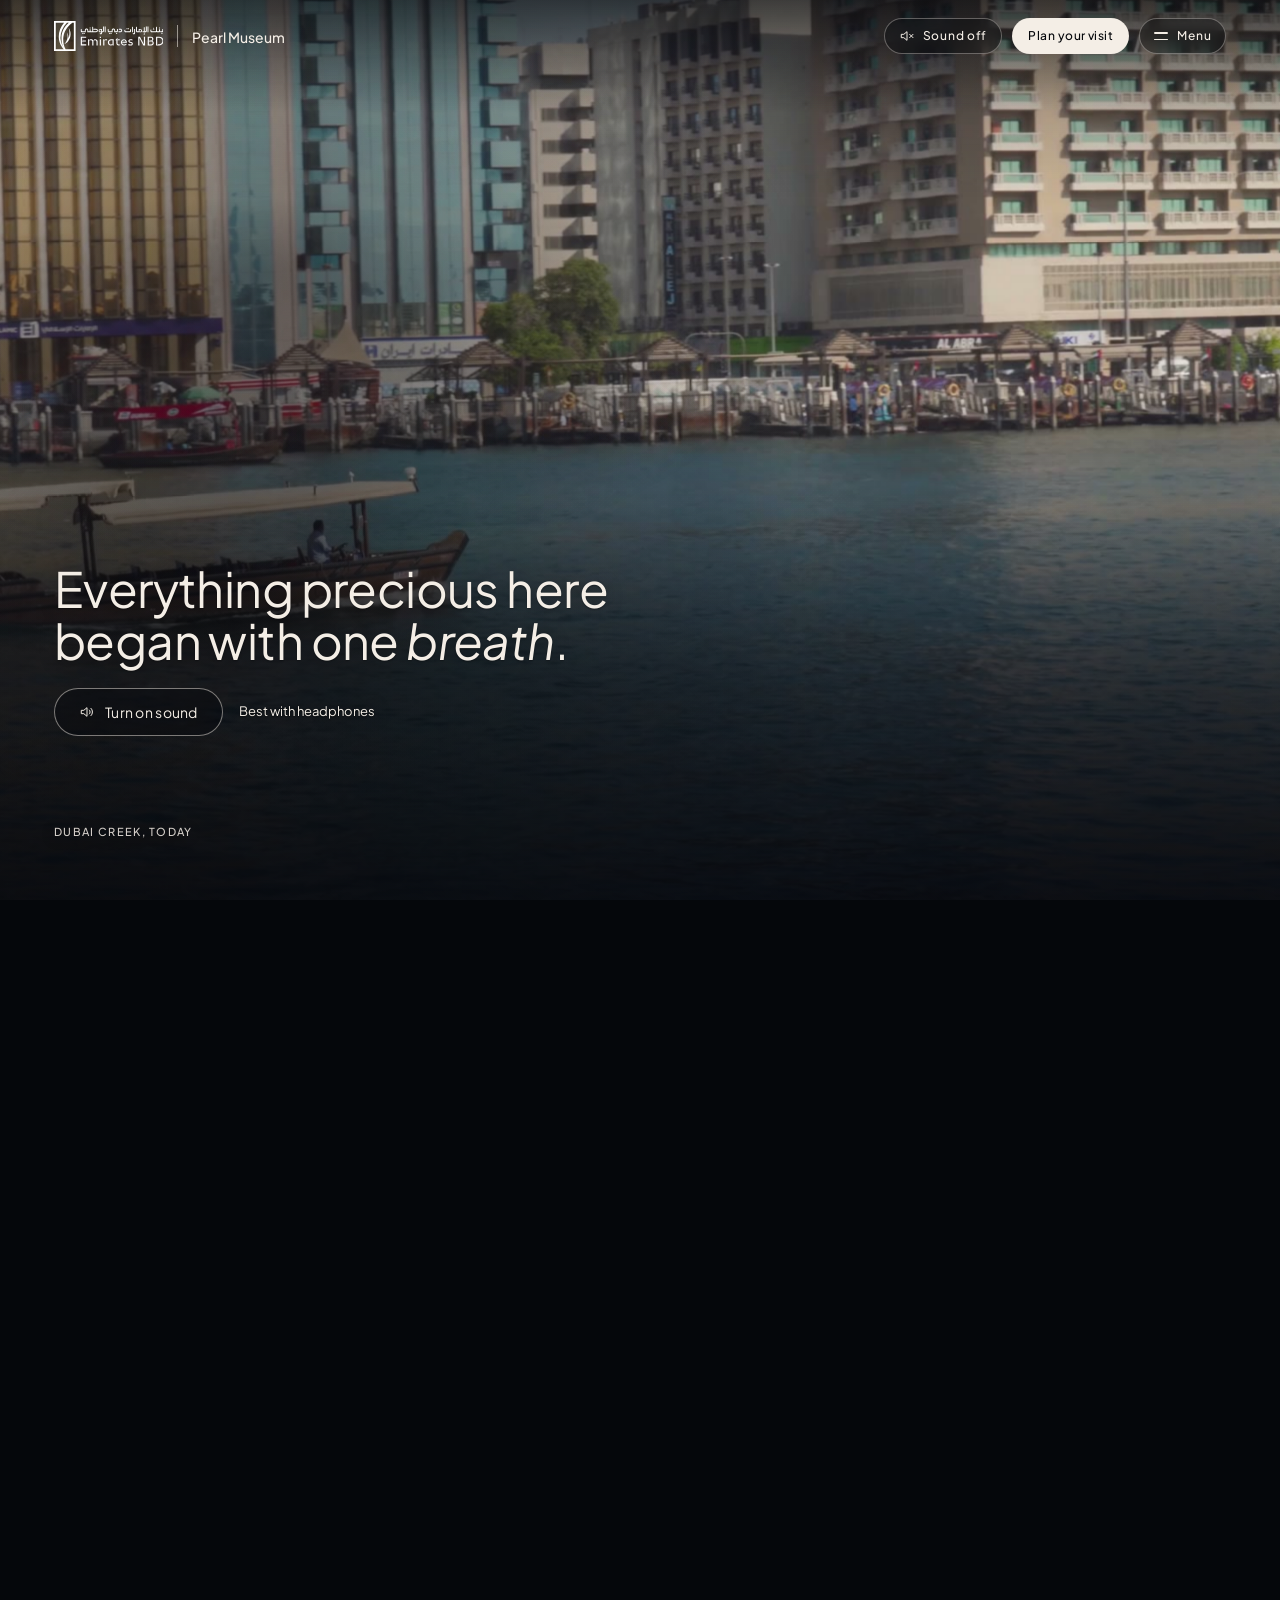
==== index.html @ 39edce3b "Add Pearl Museum static site Unlocked copy of the Pearl Museum preview: 7 pages, shared kit (CSS/JS," ====
<!doctype html>
<!--
  Emirates NBD Pearl Museum, Chapter I: "One Breath". Round 2, photoreal build.
  Governing idea (STORY.md): Everything precious here began with one breath.
  The visitor is the diver. The museum and Sultan Ali Al-Owais are the keepers. The pearl is what the story earns.

  Every scene is a short scroll-scrubbed clip (assets/sN-name.mp4) with its poster first (sN-name-poster.jpg),
  the still as fallback (sN-name.jpg, sN-name-m.jpg on phones), and the dive's own clips
  (s4-ascent, s4-surface, s4-redive). Every layer carries a CSS gradient fallback and shows the expected file name while it is missing.
  Code only does type, layout, scroll choreography, parallax between photo planes, grade shifts, transitions and the hold-to-dive.

  FACT-CHECK:
  - Crew role transliterations (nakhuda, nahham, ghais, saib): confirm house spelling with the museum.
  - "Pearling built the fortunes of most of the Gulf's great merchant dynasties" paraphrases the museum history page line.
  - Sound (assets/audio, AUDIO.md): the deck rhythm is percussion and claps inspired by Gulf sea work songs, generated, not a transcription of a real song; no vocals.
  - The breath meter, the depth gauge and the heartbeat are experiential, not historical claims. No dive depths, breath times or counts are stated.
  - "Every voyage answered to him." is an interpretive line about the captain's role, not from the facts list.
  - The 1949 view of the Creek (s1-arrival-1949) is a reimagined reconstruction, captioned as such.
  - Quiet doors link to the new pages: Meet the crew (history.html#crew), Read a pearl like a merchant (collection.html), Who was Sultan Ali Al-Owais? (about.html), Chapter II: Follow your pearl (merchants.html).
  MARKETING COPY PASS (2026-10-27, see marketing/copy-changes.md):
  - The search title now leads with "Emirates NBD Pearl Museum, Dubai Creek" (how travellers search) and keeps "One Breath" second.
  - The share text says "come and see the real collection on Dubai Creek": it rests on the museum's own statement that the collection
    is "now on display at the Emirates NBD Pearl Museum". The images on the site are reconstructions; the collection itself is real.
  - Footer "By appointment.": third-party sources only (see visit.html FACT-CHECK 14). Kept, not restated anywhere new.
  - "From dhows to divers. A story that began in 1963." is the museum's own line and stays verbatim. Brand team to confirm it should
    close a 7,000-year story, since a heritage reader may take it as the bank claiming the start of the pearling story.
-->
<html lang="en" dir="ltr">
<head>
<meta charset="utf-8">
<meta name="viewport" content="width=device-width, initial-scale=1, viewport-fit=cover">
<title>Emirates NBD Pearl Museum, Dubai Creek | One Breath</title>
<meta name="description" content="The natural Gulf pearls of Sultan Ali Al-Owais, kept on Dubai Creek, and the divers who found them. Dive with a pearling crew in Chapter I, then plan your visit.">
<link rel="canonical" href="index.html">
<meta property="og:type" content="website">
<meta property="og:site_name" content="Emirates NBD Pearl Museum">
<meta property="og:title" content="One Breath | Emirates NBD Pearl Museum, Dubai">
<meta property="og:description" content="Everything precious here began with one breath. Take one with a 1949 pearling crew, dive for a Gulf pearl, then come and see the real collection on Dubai Creek.">
<meta property="og:image" content="assets/og/index.jpg">
<meta property="og:image:width" content="1200">
<meta property="og:image:height" content="630">
<meta name="twitter:card" content="summary_large_image">
<meta name="twitter:title" content="One Breath | Emirates NBD Pearl Museum, Dubai">
<meta name="twitter:description" content="Everything precious here began with one breath. Take one with a 1949 pearling crew, dive for a Gulf pearl, then come and see the real collection on Dubai Creek.">
<meta name="twitter:image" content="assets/og/index.jpg">
<link rel="icon" type="image/png" sizes="32x32" href="assets/og/favicon-32.png">
<link rel="apple-touch-icon" sizes="180x180" href="assets/og/apple-touch-icon.png">
<meta name="theme-color" content="#05070b">
<link rel="icon" href="data:image/svg+xml,%3Csvg xmlns='http://www.w3.org/2000/svg' viewBox='0 0 32 32'%3E%3Cdefs%3E%3CradialGradient id='g' cx='.36' cy='.32' r='.75'%3E%3Cstop offset='0' stop-color='%23fffdf8'/%3E%3Cstop offset='.5' stop-color='%23e6dad0'/%3E%3Cstop offset='1' stop-color='%238f8590'/%3E%3C/radialGradient%3E%3C/defs%3E%3Ccircle cx='16' cy='16' r='12' fill='url(%23g)'/%3E%3C/svg%3E">
<link rel="preconnect" href="https://fonts.googleapis.com">
<link rel="preconnect" href="https://fonts.gstatic.com" crossorigin>
<link href="https://fonts.googleapis.com/css2?family=Plus+Jakarta+Sans:ital,wght@0,400;0,500;0,600;0,700;0,800;1,400;1,500&display=swap" rel="stylesheet">
<link rel="preload" as="image" href="assets/s1-arrival.jpg" media="(min-width:720px)" fetchpriority="high">
<link rel="preload" as="image" href="assets/s1-arrival-m.jpg" media="(max-width:719.98px)" fetchpriority="high">
<script>
  (function(){
    var q = new URLSearchParams(location.search);
    var rm = q.get('rm') === '1' || (window.matchMedia && matchMedia('(prefers-reduced-motion: reduce)').matches);
    document.documentElement.className = 'js ' + (rm ? 'rm' : 'fx');
    // missing assets: the phone file falls back to the desktop one, the poster to the still, then the gradient placeholder shows
    document.addEventListener('error', function(e){
      var t = e.target;
      // the self-hosted GSAP failed: fall back to the cdnjs copy (was an inline onerror on the script tag)
      if (t && t.tagName === 'SCRIPT' && /kit\/vendor\/gsap/.test(t.src) && !window.__gsapFb) { window.__gsapFb = 1; var g = document.createElement('script'); g.src = 'https://cdnjs.cloudflare.com/ajax/libs/gsap/3.12.5/gsap.min.js'; document.head.appendChild(g); return; }
      if (!t || t.tagName !== 'IMG') return;
      var pic = t.parentNode;
      if (pic && pic.tagName === 'PICTURE' && !t.dataset.fbm) {
        var s = pic.querySelector('source');
        if (s && /-m[.-]/.test(t.currentSrc || '')) {
          if (s.dataset.next) { var n = s.dataset.next.split('|'); s.srcset = n.shift(); if (n.length) s.dataset.next = n.join('|'); else delete s.dataset.next; return; }
          t.dataset.fbm = '1'; s.parentNode.removeChild(s); return;
        }
      }
      if (t.dataset.standin && !t.dataset.sti) { t.dataset.sti = '1'; if (pic && pic.querySelector('source')) pic.querySelector('source').srcset = 'assets/s1-arrival-m.jpg'; t.src = 'assets/s1-arrival.jpg'; t.classList.add('is-standin'); var fr = t.closest('.frame'); if (fr) fr.classList.add('is-ph'); return; }
      if (t.dataset.alt) { var a = t.dataset.alt.split('|'); t.src = a.shift(); if (a.length) t.dataset.alt = a.join('|'); else delete t.dataset.alt; return; }
      t.classList.add('is-missing');
      var f = t.closest('.frame');
      if (f && t.dataset.role === 'bg') f.classList.add('is-ph');
      var sp = t.closest('.st-plane'); if (sp) sp.classList.add('is-ph');
    }, true);
  })();
</script>
<style>
/* ================= FOUNDATION - tokens ================= */
:root{
  --ink:#05070b;
  --pearl:#f4eee6;
  --pearl-2:rgba(244,238,230,.92);  /* secondary copy over photos, AA with the scrims */
  --pearl-3:rgba(244,238,230,.86);  /* small meta, still AA over the scrims */
  --line:rgba(244,238,230,.3);
  --rose:#efcdbf;
  --umber:#1d1813;
  --umber-2:#4a3f35;
  --rose-ink:#8e4f3e;
  --gut:clamp(16px,4.2vw,64px);
  --top-safe:max(96px,13vh);        /* copy always clears the fixed header */
  --f-display:'Plus Jakarta Sans',system-ui,-apple-system,sans-serif;
  --f-ui:'Plus Jakarta Sans',system-ui,-apple-system,sans-serif;
  --shadow-t:0 1px 2px rgba(0,0,0,.35),0 2px 18px rgba(0,0,0,.32);
  color-scheme:dark;
}
*,*::before,*::after{box-sizing:border-box}
html{background:var(--ink)}
body{margin:0;background:var(--ink);color:var(--pearl);font-family:var(--f-ui);-webkit-font-smoothing:antialiased;-moz-osx-font-smoothing:grayscale;overflow-x:clip}
img{display:block;max-width:100%}
button{font:inherit;color:inherit}
a{color:inherit}
p,h1,h2,h3,blockquote,figure,ul,ol{margin:0}
em{font-style:italic}
.sr-only{position:absolute!important;width:1px;height:1px;padding:0;margin:-1px;overflow:hidden;clip:rect(0 0 0 0);white-space:nowrap;border:0}
:focus{outline:none}
:focus-visible{outline:2px solid var(--rose);outline-offset:4px;border-radius:999px}
.skip{position:fixed;left:var(--gut);top:12px;z-index:80;background:var(--pearl);color:var(--ink);padding:10px 16px;border-radius:999px;font:500 13px/1 var(--f-ui);transform:translateY(-200%);text-decoration:none}
.skip:focus-visible{transform:none}

/* ================= SHELL ================= */
.top{position:fixed;top:0;left:0;right:0;z-index:60;display:flex;align-items:center;justify-content:space-between;gap:12px;padding:18px var(--gut);pointer-events:none;color:var(--pearl);transition:color .5s}
.top::before{content:"";position:absolute;inset:0 0 -40px 0;z-index:-1;background:linear-gradient(180deg,rgba(4,6,10,.6),rgba(4,6,10,.26) 55%,transparent);pointer-events:none;transition:opacity .5s}
.top > *{pointer-events:auto}
.mark{display:flex;align-items:center;gap:14px;min-width:0;text-decoration:none;color:inherit;white-space:nowrap}
/* lock-up: the official Emirates NBD logo (white on dark scenes, the DS navy on light), a hairline, "Pearl Museum" */
.mark__logo{display:block;flex:none;width:auto;height:30px;aspect-ratio:190/52}
.mark__logo--c{display:none}
.mark__div{flex:none;width:1px;height:22px;background:currentColor;opacity:.55}
.mark__t{font:500 14px/1 var(--f-ui);letter-spacing:-.005em;padding-top:1px}
.theme-light .mark__logo--w{display:none}
.theme-light .mark__logo--c{display:block}
.mark i{width:7px;height:7px;border-radius:50%;background:radial-gradient(circle at 35% 30%,#fff,#e8d9cf 45%,#8f8590);flex:none}
.tgl{display:inline-flex;align-items:center;gap:8px;height:36px;padding:0 14px;border-radius:999px;border:1px solid rgba(244,238,230,.34);background:rgba(5,7,11,.36);backdrop-filter:blur(8px);-webkit-backdrop-filter:blur(8px);font:500 12px/1 var(--f-ui);letter-spacing:.06em;color:inherit;cursor:pointer;flex:none;transition:border-color .3s,background .5s}
.tgl:hover{border-color:rgba(244,238,230,.7)}
.tgl svg{width:16px;height:16px;flex:none}
.tgl[aria-pressed="true"]{border-color:rgba(239,205,191,.75)}
.tgl .w{opacity:0;transition:opacity .3s}
.tgl[aria-pressed="true"] .w{opacity:1}
.tgl .x{transition:opacity .3s}
.tgl[aria-pressed="true"] .x{opacity:0}
.theme-light .top{color:#072447}
.theme-light .top::before{opacity:0}
.theme-light .tgl{background:rgba(241,235,227,.5);border-color:rgba(29,24,19,.3)}

/* depth gauge: ours, only while you are under */
.gauge{position:fixed;right:clamp(10px,2vw,28px);top:50%;z-index:40;height:min(42vh,340px);margin-top:calc(min(42vh,340px) / -2);width:44px;pointer-events:none;opacity:0;transition:opacity .6s}
.gauge.is-on{opacity:1}
.gauge__line{position:absolute;right:6px;top:18px;bottom:18px;width:1px;background:linear-gradient(180deg,rgba(244,238,230,.55),rgba(244,238,230,.12))}
.gauge__dot{position:absolute;right:2px;top:18px;width:9px;height:9px;margin-top:-4.5px;border-radius:50%;background:var(--pearl);box-shadow:0 0 0 3px rgba(244,238,230,.16);will-change:transform}
.gauge__t,.gauge__b{position:absolute;right:0;font:500 9px/1 var(--f-ui);letter-spacing:.14em;text-transform:uppercase;color:var(--pearl-3);text-shadow:var(--shadow-t)}
.gauge__t{top:0}.gauge__b{bottom:0}

/* ================= TYPE ================= */
.line{font:400 clamp(25px,min(3vw,5.1vh),49px)/1.1 var(--f-display);letter-spacing:-.01em;color:var(--pearl);text-wrap:balance;text-shadow:var(--shadow-t)}
.line em{font-style:italic;font-weight:400}
.line--xl{font-size:clamp(37px,min(5.5vw,9.8vh),90px);line-height:1.03;letter-spacing:-.016em}
.line--air{font-style:italic;font-size:clamp(66px,min(10.6vw,18.5vh),168px);line-height:.98;letter-spacing:-.022em}
h1.line{font-size:clamp(30px,min(3.8vw,6.4vh),62px);line-height:1.06;letter-spacing:-.012em}
.breathe{display:inline-block;transform-origin:0 70%;will-change:transform}
.sub{margin-top:1.2em;font:400 clamp(16px,min(1.4vw,2.5vh),20px)/1.55 var(--f-ui);color:var(--pearl-2);max-width:30em;text-wrap:pretty;text-shadow:var(--shadow-t)}
.caption{font:500 11px/1.45 var(--f-ui);letter-spacing:.12em;text-transform:uppercase;color:var(--pearl-3);text-shadow:var(--shadow-t)}
.caption i{font:italic 500 12px/1 var(--f-display);letter-spacing:.02em;text-transform:none}

/* ================= BUTTONS ================= */
.pill{display:inline-flex;align-items:center;gap:10px;height:48px;padding:0 24px;border-radius:999px;border:1px solid rgba(244,238,230,.48);background:rgba(5,7,11,.38);backdrop-filter:blur(6px);-webkit-backdrop-filter:blur(6px);color:var(--pearl);font:400 14px/1 var(--f-ui);letter-spacing:.02em;cursor:pointer;text-decoration:none;transition:border-color .3s,background .3s}
.pill:hover{border-color:rgba(244,238,230,.85);background:rgba(244,238,230,.08)}
.pill svg{width:16px;height:16px;flex:none}
.pill--solid{background:var(--pearl);color:var(--ink);border-color:var(--pearl);font-weight:500}
.pill--solid:hover{background:#fff}
.pill--solid svg{transition:transform .3s}
.pill--solid:hover svg{transform:translateX(3px)}
.ghost{background:none;border:0;padding:10px 4px;cursor:pointer;font:400 14px/1 var(--f-ui);letter-spacing:.02em;color:var(--pearl);text-decoration:underline;text-decoration-color:rgba(244,238,230,.5);text-underline-offset:5px;text-shadow:var(--shadow-t)}
.ghost:hover{text-decoration-color:var(--pearl)}
/* quiet doors: small, inside the story, never a menu */
.door{display:inline-flex;align-items:center;gap:10px;padding:10px 0;font:500 13px/1 var(--f-ui);letter-spacing:.12em;text-transform:uppercase;color:var(--pearl);text-decoration:none;text-shadow:var(--shadow-t)}
.door span{border-bottom:1px solid rgba(244,238,230,.45);padding-bottom:5px;transition:border-color .3s}
.door:hover span{border-color:var(--pearl)}
.door svg{width:15px;height:15px;transition:transform .3s}
.door:hover svg{transform:translateX(3px)}

/* ================= SCENES: flow layout (reduced motion and no JS) ================= */
.scene{position:relative}
.stage{position:relative;min-height:100vh;min-height:100svh;overflow:hidden;display:flex;flex-direction:column;justify-content:flex-end;gap:clamp(18px,3vh,32px);padding:var(--top-safe) var(--gut) clamp(48px,8vh,96px)}
.stage > *{position:relative;z-index:3}
.stage > .frame,.stage > .fx-layer{position:absolute;z-index:0}
.frame{inset:0;overflow:hidden;background:var(--ph,#14171c)}
.plane{position:absolute;inset:0}
.plane img,.plane video{position:absolute;inset:0;width:100%;height:100%;max-width:none;object-fit:cover;object-position:var(--op,50% 50%)}
.poster{position:absolute;inset:0;display:block}
.plane--fg{pointer-events:none}
.is-missing{visibility:hidden}
.frame.is-ph::after{content:attr(data-ph);position:absolute;right:calc(var(--gut) + 36px);bottom:14px;z-index:5;font:500 10px/1.3 ui-monospace,Menlo,monospace;letter-spacing:.06em;color:rgba(244,238,230,.6);padding:6px 9px;border:1px dashed rgba(244,238,230,.35);border-radius:6px;background:rgba(0,0,0,.25);max-width:60vw;text-align:right}
.scrim{position:absolute;inset:0;z-index:2;pointer-events:none;background:linear-gradient(0deg,rgba(4,6,10,.84),rgba(4,6,10,.42) 45%,rgba(4,6,10,.16) 70%,rgba(4,6,10,.48))}
.fx-only,.fx-layer{display:none}
.rm [data-e]{display:none}
html:not(.js) .holdui{display:none}
.copy{max-width:36em}
.invite{display:flex;flex-wrap:wrap;align-items:center;gap:10px 16px;margin-top:clamp(26px,4.4vh,44px)}
.invite__s{font:400 13px/1.3 var(--f-ui);color:var(--pearl);text-shadow:0 1px 2px rgba(0,0,0,.65),0 0 16px rgba(0,0,0,.6)}

/* placeholder grounds (palette hints only; the real clips cover them) */
#s1{--ph:linear-gradient(180deg,#3a3358 0%,#7d5a70 30%,#d39a6c 52%,#3a3a4a 53%,#1a2130 100%)}
#s2{--ph:linear-gradient(180deg,#f1d7b1 0%,#dcc8ad 36%,#b5c3c0 54%,#71878d 55%,#3c5058 100%)}
#s3{--ph:linear-gradient(170deg,#e2b47e 0%,#a87b54 38%,#5e4130 68%,#2c1e14 100%)}
#s4{--ph:linear-gradient(180deg,#8fc0bd 0%,#3f8086 22%,#14474f 55%,#06191e 100%)}
#s5{--ph:radial-gradient(90% 60% at 50% 18%,#1d3438 0%,#0a1619 45%,#030708 100%)}
#s6{--ph:linear-gradient(120deg,#efbf86 0%,#b58258 36%,#62432e 68%,#2a1d14 100%)}
#s7{--ph:radial-gradient(34% 40% at 50% 50%,#ece5db 0%,#b3aaa1 18%,#4a423d 34%,#171312 70%,#0b0909 100%)}
#s8{--ph:linear-gradient(180deg,#1d3366 0%,#2c4377 40%,#4a4c6a 58%,#111a33 59%,#0a1020 100%)}


/* the dive */
.holdui{display:flex;flex-direction:column;align-items:center;gap:14px;text-align:center}
.hold{position:relative;width:118px;height:118px;border-radius:50%;border:0;background:radial-gradient(circle at 50% 40%,rgba(5,7,11,.55),rgba(5,7,11,.3) 70%);backdrop-filter:blur(6px);-webkit-backdrop-filter:blur(6px);cursor:pointer;touch-action:none;-webkit-touch-callout:none;-webkit-user-select:none;user-select:none;display:grid;place-items:center;transition:transform .35s cubic-bezier(.2,.7,.2,1)}
.hold svg{position:absolute;inset:0;width:100%;height:100%;transform:rotate(-90deg)}
.hold .trk{fill:none;stroke:rgba(244,238,230,.32);stroke-width:1.5}
.hold .lvl{fill:none;stroke:var(--pearl);stroke-width:2.2;stroke-linecap:round;transition:stroke .3s}
.hold__t{position:relative;max-width:80px;font:500 11px/1.4 var(--f-ui);letter-spacing:.12em;text-transform:uppercase}
.hold.is-holding{transform:scale(.93)}
.hold.is-low .lvl{stroke:#f0a891}
.hold:focus-visible{outline-offset:6px;border-radius:50%}
.hold__hint{font:400 13px/1.6 var(--f-ui);color:var(--pearl-2);max-width:28em;text-shadow:var(--shadow-t)}
.midslot{display:grid;justify-items:center;text-align:center}
.midslot > .state{grid-area:1/1;opacity:0;transition:opacity .16s ease-out}
.midslot > .state.is-on{opacity:1;transition:opacity .24s ease-in .14s}
.rm .midslot > .state{transition:none}
.rm .midslot{justify-items:start;text-align:left}
.rm .holdui{align-items:flex-start;text-align:left}
.rm #s7 .stage{justify-content:flex-start}
.rm #s8 .scrim{background:linear-gradient(0deg,rgba(14,10,6,.9) 0%,rgba(14,10,6,.72) 50%,rgba(14,10,6,.3) 78%,rgba(14,10,6,.1))}

/* the poet */
.verse blockquote p{font:400 clamp(22px,min(2.35vw,4vh),37px)/1.26 var(--f-display);letter-spacing:-.006em;color:var(--pearl);text-wrap:balance;text-shadow:var(--shadow-t)}
.verse blockquote p + p{margin-top:clamp(10px,1.9vh,20px)}
.verse figcaption{margin-top:clamp(24px,4vh,40px);display:flex;flex-direction:column;gap:6px}
.cap1{font:500 12px/1.5 var(--f-ui);letter-spacing:.14em;text-transform:uppercase;color:var(--rose);text-shadow:var(--shadow-t)}
.cap2{font:400 14px/1.6 var(--f-ui);color:var(--pearl-2);text-shadow:var(--shadow-t)}

/* qualities coda (a bright ground: the return to light) */
#q .stage{background:radial-gradient(120% 90% at 50% 42%,#f7f3ed 0%,#ede6dc 62%,#e3dacd 100%);color:var(--umber)}
#q .line,#q .sub,#q .door{color:var(--umber);text-shadow:none}
#q .door span{border-color:rgba(29,24,19,.45)}
.qpearl{width:min(42vmin,400px);aspect-ratio:1;margin:0 auto;position:relative}
.qpearl img{width:100%;height:100%;object-fit:contain}
.qpearl .ph-pearl{position:absolute;inset:6%;border-radius:50%;background:radial-gradient(circle at 36% 32%,#fffdf8 0%,#f1e9df 18%,#d3c7bc 44%,#a0958c 72%,#6d625b 100%);box-shadow:0 24px 50px rgba(60,44,30,.25)}
.qpearl img:not(.is-missing) ~ .ph-pearl,.qpearl img:not(.is-missing) ~ .ph-tag{display:none}
.qpearl .ph-tag{position:absolute;left:50%;bottom:-24px;transform:translateX(-50%);font:500 10px/1 ui-monospace,Menlo,monospace;letter-spacing:.06em;color:var(--umber-2);white-space:nowrap}
.qlist{list-style:none;padding:0;display:grid;gap:clamp(18px,3vh,36px)}
.qitem{display:grid;gap:4px}
.qword{font:400 clamp(54px,9.6vw,160px)/1 var(--f-display);letter-spacing:-.03em;color:var(--umber);white-space:nowrap}
.qname{font:500 12px/1.4 var(--f-ui);letter-spacing:.15em;text-transform:uppercase;color:var(--rose-ink)}
.qnum{font:italic 500 14px/1 var(--f-display);color:var(--rose-ink);margin-right:10px;letter-spacing:0;text-transform:none}

/* close */
.end__row{display:flex;flex-wrap:wrap;gap:14px 26px;align-items:center;margin-top:clamp(28px,4.8vh,44px)}
.end__doors{display:flex;flex-wrap:wrap;gap:4px 28px;margin-top:clamp(14px,2.6vh,24px)}
.foot{position:relative;z-index:6;padding:20px var(--gut) 28px;font:400 12px/1.6 var(--f-ui);color:var(--pearl-3);background:var(--ink)}

/* ================= SCENES: cinematic layout ================= */
.fx .scene{height:calc(var(--span) * 1vh)}
.fx .stage{position:fixed;inset:0;min-height:0;height:100%;padding:0;display:block;overflow:hidden;pointer-events:none;z-index:var(--z,1)}
.fx .stage{transform:translate3d(0,14000px,0)}
.fx #s1 .stage,.fx .stage.is-near{transform:none}  /* stages start parked far away so lazy images below the fold do not load before the script runs */
.fx #s1 .stage.is-far{transform:translate3d(0,14000px,0)}
.fx .stage.is-off{opacity:0}
.fx .stage > *{position:absolute}
.fx .fx-only{display:revert}
.fx .fx-layer{display:block}
.fx .beat{opacity:0;will-change:opacity,transform}
.fx .beat.is-live a,.fx .beat.is-live button{pointer-events:auto}
.fx .frame{will-change:transform,opacity}
.fx .plane{will-change:transform}
.fx .scrim{background:var(--scrim,none)}
.fx .foot{position:fixed;left:0;right:0;bottom:0;z-index:20;background:none;padding:0 var(--gut) 16px;pointer-events:none;text-shadow:var(--shadow-t)}
.fx .ln{left:var(--gut);right:var(--gut)}
/* copy anchors, varied per scene and composition */
.fx .at-lead{top:max(var(--top-safe),30vh);max-width:min(46vw,680px)}
.fx .at-top{top:var(--top-safe);text-align:center}
.fx .at-top.line,.fx .at-top .line{max-width:16em;margin-inline:auto}
.fx .at-trail{top:max(var(--top-safe),20vh);text-align:right;left:auto;right:calc(var(--gut) + 64px);max-width:min(48vw,640px)}
.fx .at-low{top:auto;bottom:calc(clamp(64px,14vh,150px) + var(--lift-foot));max-width:min(52vw,720px)}

/* clip layers and transition elements (our own sea: haze, splash, bubbles, silt, dawn, glow) */
.scrub{opacity:0}
.scrub.is-shown{opacity:1}
.tx{position:absolute;inset:0;z-index:2;pointer-events:none;opacity:0;will-change:opacity,transform}
.tx--haze{background:linear-gradient(90deg,transparent 0%,rgba(236,206,172,.22) 30%,rgba(246,222,194,.5) 62%,rgba(250,230,206,.56) 78%,transparent 100%)}
.tx--warm{background:radial-gradient(90% 70% at 70% 30%,rgba(255,226,182,.9),rgba(240,196,150,.55) 50%,rgba(220,170,120,.2) 80%)}
.tx--surface{background:radial-gradient(130% 70% at 50% 0%,#eef7f5 0%,#c9e6e2 34%,#7fb4b4 68%,#2f6c72 100%)}
.tx--silt{background:radial-gradient(90% 70% at 50% 85%,rgba(98,84,62,.97),rgba(54,46,34,.96) 46%,rgba(12,11,8,.98) 100%)}
.tx--black{background:#020304}
.tx--dusk{background:radial-gradient(110% 90% at 30% 30%,#f8ead2 0%,#efd6ae 50%,#d9b88a 100%)}
.tx--dawn{background:radial-gradient(110% 90% at 18% 30%,#fff0d2 0%,#ffd7a2 32%,rgba(250,190,126,.75) 58%,rgba(235,170,110,.3) 86%)}
.tx--glow{left:50%;top:50%;right:auto;bottom:auto;width:160vmax;height:160vmax;margin:-80vmax 0 0 -80vmax;background:radial-gradient(circle closest-side,#fffaf2 0%,rgba(255,247,234,.94) 22%,rgba(250,238,222,.55) 50%,rgba(240,228,214,0) 100%)}
.endfade{position:absolute;inset:0;z-index:2;pointer-events:none;opacity:0;background:#020405}
.shade{position:absolute;inset:0;z-index:1;pointer-events:none;background:#020405;opacity:0}
.dive-dark,.air-flash{position:absolute;inset:0;z-index:2;pointer-events:none;opacity:0}
.dive-dark{background:#01080b}
.air-flash{background:radial-gradient(120% 80% at 50% 0%,#eef7f5,#bfe0dc 60%,#7fb4b4)}
.dive-iris{position:absolute;left:50%;top:42%;width:480vmax;height:480vmax;margin:-240vmax 0 0 -240vmax;z-index:2;pointer-events:none;opacity:0;background:radial-gradient(circle closest-side,transparent 26%,rgba(1,6,9,.96) 46%);will-change:transform,opacity}
.pulse{position:absolute;inset:0;will-change:transform}
.st-plane{opacity:0;background:var(--ph)}
#s4 .st-plane[data-st="ascent"]{--ph:linear-gradient(180deg,#d8efe9 0%,#7fbcb8 30%,#2c6d73 70%,#0d3138 100%)}
#s4 .st-plane[data-st="surface"]{--ph:linear-gradient(180deg,#f0d9b8 0%,#cdb79a 44%,#3c5a5e 46%,#1d3438 100%)}
#s4 .st-plane[data-st="redive"]{--ph:linear-gradient(180deg,#ead6b6 0%,#9ab7b0 42%,#2a5a60 60%,#0e2b31 100%)}
.st-plane.is-ph::after{content:attr(data-ph);position:absolute;right:calc(var(--gut) + 36px);bottom:14px;font:500 10px/1.3 ui-monospace,Menlo,monospace;color:rgba(244,238,230,.7);padding:6px 9px;border:1px dashed rgba(244,238,230,.4);border-radius:6px;background:rgba(0,0,0,.25)}
.st-plane.is-on{opacity:1}
/* "Air." and the lines above the water get their own soft backing, the sky behind them is the brightest frame on the page */
.fx #midslot .state{position:relative}
.fx #midslot .state::before{content:"";position:absolute;left:-16%;right:-16%;top:max(-90%,-90px);bottom:max(-90%,-90px);z-index:-1;pointer-events:none;opacity:0;transition:opacity .4s;background:radial-gradient(closest-side,rgba(5,11,15,.74) 0%,rgba(5,11,15,.56) 50%,rgba(5,11,15,.2) 80%,rgba(5,11,15,0) 100%)}
.fx .is-above #midslot .state::before{opacity:1}
/* above the water the sky is bright: a scrim where the copy sits */
#s4 .st-plane[data-st="surface"]::before,#s4 .st-plane[data-st="redive"]::before{content:"";position:absolute;inset:0;z-index:1;pointer-events:none;background:radial-gradient(60% 62% at 14% 74%,rgba(6,12,16,.72) 0%,rgba(6,12,16,.42) 46%,rgba(6,12,16,0) 78%),linear-gradient(0deg,rgba(6,12,16,.55) 0%,rgba(6,12,16,0) 34%)}
@media (max-width:719.98px){#s4 .st-plane[data-st="surface"]::before,#s4 .st-plane[data-st="redive"]::before{background:linear-gradient(0deg,rgba(6,12,16,.86) 0%,rgba(6,12,16,.6) 30%,rgba(6,12,16,0) 56%)}}
.fx .st-plane{transition:opacity .28s ease}
.hold.is-ring .hold__t{opacity:0}
.hold__t{transition:opacity .2s}
.holdui.is-hidden{opacity:0;pointer-events:none;visibility:hidden}
.fx .holdui{transition:opacity .3s,visibility .3s}
#harshScroll.is-said{display:none}

/* S1 arrival, today: the clip drifts, the foreground plane outruns it */
.fx #s1 .stage{--z:1;--x:-30%}
.s1-drift .s1-breathe,.s1-drift picture,.s1-drift img{position:absolute;inset:0;width:100%;height:100%;max-width:none;object-fit:cover;object-position:var(--op,50% 50%)}
.fx .s1-breathe{animation:s1breathe 22s ease-in-out infinite alternate}
.s1-vid{position:absolute;inset:0;width:100%;height:100%;object-fit:cover;object-position:var(--op,50% 50%)}
html:not(.fx) .s1-vid{display:none}
/* the abra crosses the left middle of the frame: on wider screens the opening line runs wide and low, under the boat, its invite just above the caption */
@media (min-width:720px){.fx #s1 .stage .copy--low-left{--copy-span:8;bottom:calc(var(--num-b) + clamp(136px,16vh,164px))}}
@keyframes s1breathe{from{transform:scale(1)}to{transform:scale(1.018)}}
/* the 1949 twin is uncovered by a soft, wide edge; a warm band of light rides that edge */
.fx .s1-then{-webkit-mask-image:linear-gradient(100deg,#000 calc(var(--x) - 42%),rgba(0,0,0,.6) calc(var(--x) - 18%),transparent var(--x));mask-image:linear-gradient(100deg,#000 calc(var(--x) - 42%),rgba(0,0,0,.6) calc(var(--x) - 18%),transparent var(--x))}
.s1-then img.is-standin{filter:sepia(.75) saturate(.7) contrast(1.05) brightness(.96)}
.fx .tx--sun{left:-60%;width:60%;right:auto;z-index:2;opacity:0;transform:translate3d(calc(var(--x) * 1.667 + 30%),0,0);background:linear-gradient(90deg,rgba(255,196,120,0) 0%,rgba(255,206,140,.2) 40%,rgba(255,226,186,.38) 68%,rgba(255,214,160,.12) 86%,rgba(255,196,120,0) 100%)}
.fx .tx--sunglow{z-index:2;opacity:0;background:radial-gradient(34% 46% at var(--sun-x,29%) var(--sun-y,34%),rgba(255,232,190,.62) 0%,rgba(255,206,140,.3) 32%,rgba(255,180,110,0) 72%)}
@media (max-width:719.98px){
  .fx .tx--sun{left:-100%;width:100%;transform:translate3d(calc(var(--x) + 50%),0,0);background:linear-gradient(90deg,rgba(255,196,120,0) 0%,rgba(255,210,150,.16) 30%,rgba(255,226,186,.32) 55%,rgba(255,214,160,.1) 80%,rgba(255,196,120,0) 100%)}
  .fx .s1-then{-webkit-mask-image:linear-gradient(100deg,#000 calc(var(--x) - 75%),rgba(0,0,0,.6) calc(var(--x) - 35%),transparent var(--x));mask-image:linear-gradient(100deg,#000 calc(var(--x) - 75%),rgba(0,0,0,.6) calc(var(--x) - 35%),transparent var(--x))}
}
@media (max-width:719.98px){.fx .tx--sunglow{--sun-x:15%;--sun-y:30%;background:radial-gradient(70% 34% at var(--sun-x) var(--sun-y),rgba(255,232,190,.62) 0%,rgba(255,206,140,.3) 32%,rgba(255,180,110,0) 72%)}}
.fx .tx--copyscrim{z-index:2;opacity:1;background:radial-gradient(44% 34% at 20% 30%,rgba(6,7,14,.5) 0%,rgba(6,7,14,.24) 55%,rgba(6,7,14,0) 100%)}
@media (max-width:719.98px){.fx .tx--copyscrim{background:linear-gradient(180deg,rgba(6,7,14,.42) 0%,rgba(6,7,14,.3) 26%,rgba(6,7,14,0) 42%)}}
.s1-rm{display:none}
html:not(.fx) .s1-rm{display:flex;position:relative;min-height:100vh;min-height:100svh;overflow:hidden;flex-direction:column;justify-content:flex-end;padding:var(--top-safe) var(--gut) clamp(48px,8vh,96px)}
.s1-rm picture,.s1-rm img{position:absolute;inset:0;width:100%;height:100%;max-width:none;object-fit:cover}
.s1-rm::after{content:"";position:absolute;inset:0;background:linear-gradient(0deg,rgba(6,7,14,.84),rgba(6,7,14,.4) 45%,rgba(6,7,14,.1) 70%,rgba(6,7,14,.4))}
.s1-rm__copy{position:relative;z-index:2;display:grid;gap:14px}
.fx #s1 .frame{animation:fadeup .9s ease-out both}
.fx #s1{--scrim:linear-gradient(0deg,rgba(6,7,14,.82) 0%,rgba(6,7,14,.56) 24%,rgba(6,7,14,.18) 44%,rgba(6,7,14,0) 58%),linear-gradient(180deg,rgba(6,7,14,.34),transparent 22%)}
.fx #s1 .in1{animation:rise .8s .1s cubic-bezier(.2,.7,.2,1) both}
.fx #s1 .in2{animation:rise .7s .36s cubic-bezier(.2,.7,.2,1) both}
@keyframes fadeup{from{opacity:0}to{opacity:1}}
@keyframes rise{from{opacity:0;transform:translateY(14px)}to{opacity:1;transform:none}}

/* S2 1949: a tide line slips today into the past, sea haze riding its edge */
.fx #s2 .stage{--z:2;--w:0%}
.fx #s2 .frame{-webkit-mask-image:linear-gradient(90deg,#000 calc(var(--w) - 55%),transparent var(--w));mask-image:linear-gradient(90deg,#000 calc(var(--w) - 55%),transparent var(--w))}
.fx #s2 .tx--haze{left:-60%;width:60%;right:auto;opacity:.55;transform:translate3d(calc(var(--w) * 1.667 + 8%),0,0)}
.fx #s2{--scrim:linear-gradient(0deg,rgba(8,14,18,.5) 0%,rgba(8,14,18,.2) 30%,transparent 50%)}

/* S3 on deck */
.fx #s3 .stage{--z:3}
.fx #s3{--scrim:radial-gradient(44% 34% at 12% 68%,rgba(14,9,5,.62) 0%,rgba(14,9,5,0) 100%),radial-gradient(46% 42% at 16% 24%,rgba(14,9,5,.6) 0%,rgba(14,9,5,0) 100%),linear-gradient(100deg,rgba(14,9,5,.62) 0%,rgba(14,9,5,.3) 34%,transparent 58%),linear-gradient(0deg,rgba(14,9,5,.8) 0%,rgba(14,9,5,.36) 24%,transparent 44%)}
/* deck sequence: four chained clips, cut on the exact boundary (each starts on the last frame of the one before) */
.fx .deck__seg{opacity:0}
.fx .deck.is-seq .deck__fb{opacity:0}
.fx .deck.is-seq .deck__seg.is-on,.fx .deck.is-seq .deck__seg.is-under{opacity:1}
/* s3b: captain to singer, a sideways camera truck built from green plate layers (assets/s3b-plates/PLATES.md).
   1920 x 1080 frame units; the camera box is fitted to the screen (phones follow a 608-unit crop path); no layer is ever scaled */
.fx .deck__seg.s3b{z-index:1;overflow:hidden}
.s3b__cam,.s3b__cap,.s3b__fx,.s3b__g{position:absolute;left:0;top:0;width:1920px;height:1080px;pointer-events:none}
.s3b__cam,.s3b__cap,.s3b__fx{transform-origin:0 0}
.s3b__cam,.s3b__cap{opacity:0}
.s3b__g{will-change:transform}
.s3b__g[data-l="L1"]{transform-origin:0 580px}
.plane .s3b__g img{inset:auto;object-fit:fill;max-width:none}
/* each plate layer's box in the 1920x1080 plate space, passed as custom properties on the img */
.plane .s3b__g > img{left:var(--x,0);top:var(--y,0);width:var(--w,100%);height:var(--h,100%)}
.sprite{position:absolute}
/* the haulers' rope was cut just short of the roller in the plate; a short drawn continuation, under their layer, carries it on to the roller top */
.s3b__bridge{position:absolute;left:0;top:0;overflow:visible}
/* the swinging rope was shot in studio light: darken it to the backlit dawn on deck */
.s3b__g[data-l="B1"] img{filter:brightness(.58) saturate(.78)}
.s3b__fx .s3b__g{opacity:0}
.s3b__grain{position:absolute;inset:-60px;opacity:0;mix-blend-mode:overlay;pointer-events:none;background:url("data:image/svg+xml,%3Csvg xmlns='http://www.w3.org/2000/svg' width='160' height='160'%3E%3Cfilter id='n'%3E%3CfeTurbulence type='fractalNoise' baseFrequency='.85' numOctaves='2' stitchTiles='stitch'/%3E%3CfeColorMatrix values='0 0 0 0 .5 0 0 0 0 .5 0 0 0 0 .5 0 0 0 1.6 -.3'/%3E%3C/filter%3E%3Crect width='160' height='160' filter='url(%23n)'/%3E%3C/svg%3E") 0 0/160px 160px}
.s3b-still{display:none}
html:not(.fx) .deck-rm__beat .s3b-still{position:absolute;inset:0;width:100%;height:100%}
html:not(.fx) .deck-rm__beat .s3b-still--d{display:block}
@media (max-width:719.98px){html:not(.fx) .deck-rm__beat .s3b-still--d{display:none}html:not(.fx) .deck-rm__beat .s3b-still--m{display:block}}
.card__rule{display:block;position:relative;width:72px;height:1px;margin-bottom:20px;background:var(--line);overflow:hidden}
.card__rule::after{content:"";position:absolute;inset:0;background:var(--rose);transform-origin:0 50%;transform:scaleX(var(--k,0))}
.card .line{display:block}
.card__more{margin-top:clamp(10px,1.8vh,18px);color:var(--pearl-2)}
.fx .card{left:var(--gut);bottom:calc(var(--num-b) + var(--lift-foot));max-width:min(52vw,720px)}
/* the deck lines sit low too, stacked just above the crew cards */
@media (min-width:720px){.fx #s3 .stage .s3-copy{bottom:calc(var(--num-b) + var(--lift-foot) + clamp(120px,16vh,170px))}}
.fx .s3-breath{left:var(--gut);bottom:var(--s4-copy);max-width:min(46vw,660px)}
.holdlayer{position:fixed;inset:0;z-index:45;pointer-events:none}
.fx .holdlayer .s4-hold{position:absolute}
/* reduced motion and no JS: one still per crew beat */
.deck-rm{display:none}
html:not(.fx) #s3 > .stage{display:none}
html:not(.fx) .deck-rm{display:block;list-style:none;margin:0;padding:0}
.deck-rm__beat{position:relative;min-height:100vh;min-height:100svh;overflow:hidden;display:flex;flex-direction:column;justify-content:flex-end;padding:var(--top-safe) var(--gut) clamp(48px,8vh,96px);background:var(--ph)}
.deck-rm__beat picture,.deck-rm__beat img{position:absolute;inset:0;width:100%;height:100%;max-width:none;object-fit:cover}
.deck-rm__beat::after{content:"";position:absolute;inset:0;background:linear-gradient(0deg,rgba(14,9,5,.86),rgba(14,9,5,.45) 40%,rgba(14,9,5,.1) 70%,rgba(14,9,5,.4))}
.deck-rm__copy{position:relative;z-index:2;display:grid;gap:clamp(12px,2vh,22px);max-width:36em}
.door-wrap{margin-top:clamp(18px,3vh,28px)}

/* S4 the plunge (signature) */
.fx #s4 .stage{--z:4}
.fx #s4{--scrim:linear-gradient(180deg,rgba(2,10,14,.42) 0%,transparent 22%),radial-gradient(60% 70% at 12% 78%,rgba(2,10,14,.62) 0%,rgba(2,10,14,.3) 50%,transparent 80%)}
.fx{--s4-copy:calc(var(--num-b) + var(--lift-foot) + 236px)}
.fx .s4-mid{top:auto;bottom:var(--s4-copy);right:auto;max-width:min(46vw,660px)}
.fx .s4-mid .midslot{justify-items:start;align-items:end;text-align:left}
.fx .at-lead.s4-copy{top:auto;bottom:var(--s4-copy)}
.fx .s4-hold{left:var(--gut);bottom:calc(var(--num-b) + var(--lift-foot))}
.fx .s4-hold .holdui{align-items:flex-start;text-align:left}

/* S5 seabed: a dark reveal from the hands outward */
.fx #s5 .stage{--z:5;--r:0%}
.fx #s5 .frame{-webkit-mask-image:radial-gradient(ellipse var(--r) calc(var(--r) * .8) at 50% 72%,#000 35%,transparent 100%);mask-image:radial-gradient(ellipse var(--r) calc(var(--r) * .8) at 50% 72%,#000 35%,transparent 100%)}
.fx #s5{--scrim:radial-gradient(60% 50% at 16% 22%,rgba(1,4,5,.55),transparent 75%)}

/* S6 next morning: silt, black, then dawn floods the deck */
.fx #s6 .stage{--z:6}
.fx #s6{--scrim:linear-gradient(15deg,rgba(14,8,4,.7) 0%,rgba(14,8,4,.32) 30%,transparent 55%)}

/* S7 the pearl: a pearl glow opens the frame */
.fx #s7 .stage{--z:7}
.fx #s7 .tx--glow{left:61%;top:55%}
.fx #s7{--scrim:linear-gradient(90deg,rgba(6,5,4,.7) 0%,rgba(6,5,4,.4) 30%,transparent 54%)}

/* Q five qualities: a bright ground, giant words pass behind the floating pearl */
.fx #q .stage{--z:8;background:none}
.fx .qbg{position:absolute;inset:0;opacity:0;background:radial-gradient(120% 90% at 50% 42%,#f7f3ed 0%,#ede6dc 62%,#e3dacd 100%)}
.fx .qhead{text-align:center;max-width:16em;margin-inline:auto}
.fx .qrows{inset:0;z-index:1}
.fx .qrow{position:absolute;inset:0;display:flex;align-items:center;padding:0 var(--gut);pointer-events:none}
.fx .qrow:nth-child(even){justify-content:flex-end}
.fx .qword{font-size:clamp(84px,13vw,230px);line-height:1;color:rgba(29,24,19,.92)}
.fx .qpearl{position:absolute;left:50%;top:50%;width:min(40vmin,400px);margin:calc(min(40vmin,400px) / -2) 0 0 calc(min(40vmin,400px) / -2);z-index:2;opacity:0}
.fx .qp,.fx .qfloat{position:absolute;inset:0}
.fx .qshadow{position:absolute;left:18%;right:18%;bottom:4%;height:12%;border-radius:50%;background:radial-gradient(closest-side,rgba(74,54,36,.34),rgba(74,54,36,0))}
/* where the photographed pearl sits in s7-pearl (centre x, centre y, diameter as a share of the viewport height) and how much of the cut-out's box the pearl fills */
#q{--pc-x:.635;--pc-y:.53;--pc-d:.461;--clip-ar:1.7778;--cut-fill:.899}
.fx .qfloat{animation:float 7s ease-in-out infinite}
.fx .qshine{position:absolute;inset:8%;border-radius:50%;overflow:hidden;mix-blend-mode:screen;opacity:0}
.fx .qshine::before{content:"";position:absolute;width:60%;height:60%;left:-30%;top:-10%;border-radius:50%;background:radial-gradient(circle,rgba(255,250,242,.6),transparent 65%);transform:translate3d(var(--sx,0%),var(--sy,0%),0)}
@keyframes float{0%,100%{transform:translate3d(0,-1.2%,0) rotate(-1deg)}50%{transform:translate3d(0,1.2%,0) rotate(1deg)}}
.fx .qnames{left:var(--gut);right:var(--gut);bottom:calc(clamp(28px,8vh,84px) + var(--lift-foot));z-index:3;text-align:center;height:20px}
.fx .qname{position:absolute;left:0;right:0;bottom:0}
.fx .q-door{left:0;right:0;bottom:calc(clamp(28px,8vh,84px) + var(--lift-foot));z-index:3;text-align:center}
.fx .qlist{display:none}

/* S8 home tonight: a calm crossfade, then it holds */
.fx #s8 .stage{--z:9}
/* copy low left over the creek water, light type on a dark lift from the bottom (as on phones) */
.fx #s8{--scrim:linear-gradient(0deg,rgba(14,10,6,.84) 0%,rgba(14,10,6,.6) 30%,rgba(14,10,6,.26) 50%,transparent 64%)}
.fx #s8 .line,.fx #s8 .ghost,.fx #s8 .door{color:var(--pearl);text-shadow:var(--shadow-t)}
.fx .foot{color:var(--pearl);text-shadow:0 1px 2px rgba(0,0,0,.6),0 0 16px rgba(0,0,0,.5)}
.fx #s8 .door span{border-color:rgba(244,238,230,.5)}
.fx #s8 .ghost{text-decoration-color:rgba(244,238,230,.5)}
.fx #s8 .pill--solid{background:var(--pearl);border-color:var(--pearl);color:var(--ink)}
.fx #s8 .pill--solid:hover{background:#fff}
/* the three keeper lines sit low over the creek water, wide and short, so they clear the buildings; the end block keeps the lower line */
@media (min-width:720px){.fx #s8 .stage p.copy--low-left{--copy-span:7;bottom:calc(var(--num-b) + var(--lift-foot) + 2vh)}.fx #s8 .stage .s8-end{--copy-span:8;bottom:calc(var(--num-b) + var(--lift-foot))}}

/* GSAP missing: land every scene on its settled state */
.no-tl #s2 .stage{--w:160%}.no-tl #s1 .stage{--x:170%}.no-tl #s5 .stage{--r:160%}.no-tl .shade{opacity:.18}
.no-tl #q .qbg,.no-tl #q .qpearl{opacity:1}.no-tl .qrows{display:none}

/* ================= RESPONSIVE ================= */
@media (max-width:719.98px){
  :root{--top-safe:max(86px,11.5vh)}
  .top{padding:14px var(--gut)}
  .mark{gap:10px}
  .mark__logo{height:23px}
  .mark__div{height:17px}
  .mark__t{font-size:12px}
  .tgl{height:34px;padding:0 11px}
  .tgl .lbl{display:none}
  .line{font-size:clamp(23px,6.4vw,31px);line-height:1.14}
  .line--xl{font-size:clamp(35px,9.6vw,47px);line-height:1.06}
  .line--air{font-size:clamp(62px,17.4vw,88px);line-height:1}
  h1.line{font-size:clamp(27px,7.4vw,33px);line-height:1.1}
  .hold{width:84px;height:84px}
  .hold__t{font-size:10px;max-width:64px}
  .fx .s4-hold{left:var(--gut);right:calc(var(--gut) + 18px);bottom:calc(max(14px,2.6vh) + var(--lift-foot))}
  .fx .s4-hold .holdui{display:grid;grid-template-columns:auto 1fr;grid-template-rows:auto auto;column-gap:16px;row-gap:6px;align-items:center;text-align:left}
  .fx .s4-hold .hold{grid-row:1 / span 2}
  .fx .s4-hold .hold__hint{align-self:end}
  .fx .s4-hold .ghost{justify-self:start;align-self:start;padding:4px 0}
  .fx .s4-mid{right:calc(var(--gut) + 14px);max-width:none}
  .fx{--s4-copy:calc(max(14px,2.6vh) + var(--lift-foot) + 112px)}
  .fx #s4{--scrim:linear-gradient(0deg,rgba(2,10,14,.82) 0%,rgba(2,10,14,.5) 30%,transparent 50%),linear-gradient(180deg,rgba(2,10,14,.4),transparent 18%)}
  .fx .qrow{align-items:flex-start;padding-top:24vh}
  .fx .qpearl{top:62%}
  #q{--pc-x:.463;--pc-y:.606;--pc-d:.308;--clip-ar:.5574}
  .gauge{right:6px;width:30px}
  .gauge__t,.gauge__b{display:none}
  .fx .ln{right:calc(var(--gut) + 14px)}
  .fx .at-lead,.fx .at-trail,.fx .at-low{top:var(--top-safe);bottom:auto;left:var(--gut);right:calc(var(--gut) + 14px);max-width:none;text-align:left}
  .fx .at-top{left:var(--gut);right:var(--gut)}
  .fx #s1{--scrim:linear-gradient(180deg,rgba(6,7,14,.84) 0%,rgba(6,7,14,.7) 26%,rgba(6,7,14,.36) 40%,transparent 54%,transparent 76%,rgba(6,7,14,.5) 90%,rgba(6,7,14,.8) 100%)}
  .fx #s2{--scrim:linear-gradient(0deg,rgba(8,14,18,.6) 0%,rgba(8,14,18,.3) 30%,transparent 50%)}
  /* phones: the dhow fills the middle, so the lines sit at the foot, just above the caption */
  .fx #s2 .stage .copy--low-left{bottom:calc(var(--num-b) + var(--lift-foot))}
  .fx #s3{--scrim:linear-gradient(180deg,rgba(14,9,5,.82) 0%,rgba(14,9,5,.7) 30%,rgba(14,9,5,.44) 46%,rgba(14,9,5,.1) 60%,transparent 66%),linear-gradient(0deg,rgba(14,9,5,.84) 0%,rgba(14,9,5,.42) 28%,transparent 46%),radial-gradient(80% 26% at 20% 72%,rgba(14,9,5,.55) 0%,rgba(14,9,5,0) 100%)}
  .fx .card{right:calc(var(--gut) + 14px);bottom:calc(clamp(40px,8vh,84px) + var(--lift-foot));max-width:none}
  .fx .s3-breath{right:calc(var(--gut) + 14px);max-width:none}
  .fx #s5{--scrim:linear-gradient(180deg,rgba(1,4,5,.6) 0%,transparent 42%)}
  .fx #s6{--scrim:linear-gradient(180deg,rgba(14,8,4,.8) 0%,rgba(14,8,4,.64) 28%,rgba(14,8,4,.32) 44%,transparent 58%)}
  .fx #s2 .tx--haze{display:none}
  .fx #s7{--scrim:linear-gradient(180deg,rgba(6,5,4,.74) 0%,rgba(6,5,4,.38) 42%,transparent 60%)}
  .verse blockquote p{font-size:clamp(19px,5.2vw,24px)}
  .fx #s7 .tx--glow{left:50%;top:60%}
  .fx .qword{font-size:clamp(58px,17vw,98px)}
  .fx .qpearl{width:50vw;margin:-25vw 0 0 -25vw}
  .fx #s8{--scrim:linear-gradient(0deg,rgba(14,10,6,.9) 0%,rgba(14,10,6,.66) 38%,rgba(14,10,6,.3) 56%,transparent 70%)}
  .fx #s8 .line,.fx #s8 .ghost,.fx #s8 .door{color:var(--pearl);text-shadow:var(--shadow-t)}
  .fx #s8 .door span{border-color:rgba(244,238,230,.5)}
  .fx #s8 .ghost{text-decoration-color:rgba(244,238,230,.5)}
  .fx #s8 .pill--solid{background:var(--pearl);border-color:var(--pearl);color:var(--ink)}
}
@media (max-height:640px){
  :root{--top-safe:max(72px,13vh)}
  .line{font-size:clamp(20px,min(2.7vw,4.6vh),33px)}
  .line--xl{font-size:clamp(28px,min(4.4vw,7.4vh),50px)}
  .line--air{font-size:clamp(52px,min(10vw,16vh),106px)}
  h1.line{font-size:clamp(22px,min(3.3vw,5.3vh),40px)}
  .sub{font-size:15px;margin-top:.6em}
  .fx .card{bottom:28px}
  .verse blockquote p{font-size:18px}
  .cap2{display:none}
  .hold{width:92px;height:92px}
  .hold__hint{display:none}
  .fx .s4-hold{bottom:12px}
  .fx{--s4-copy:166px}
  .fx .foot{padding-bottom:6px;font-size:11px}
  .invite{margin-top:14px}
  .end__row{margin-top:16px}
  .fx .at-lead{top:var(--top-safe)}
}
@media (min-width:720px) and (max-height:640px){
  .fx #s1{--scrim:linear-gradient(0deg,rgba(6,7,14,.82) 0%,rgba(6,7,14,.56) 24%,rgba(6,7,14,.18) 44%,rgba(6,7,14,0) 58%),linear-gradient(180deg,rgba(6,7,14,.34),transparent 22%)}
}
@media (max-width:719.98px) and (max-height:640px){
  .fx #s6{--scrim:linear-gradient(180deg,rgba(14,8,4,.86) 0%,rgba(14,8,4,.72) 36%,rgba(14,8,4,.4) 54%,transparent 66%)}
  .line{font-size:21px}
  .line.line--air{font-size:58px}
}
@media (prefers-reduced-motion:reduce){
  *,*::before,*::after{transition:none!important;animation:none!important}
}
</style>
<link rel="stylesheet" href="kit/placement.css">
<link rel="stylesheet" href="kit/menu.css">
<script src="kit/menu.js" defer></script>
<script src="kit/vendor/gsap-3.12.5.min.js" defer></script>
</head>
<body>
<a class="skip" href="#story">Skip to the story</a>
<svg class="sprite" width="0" height="0" aria-hidden="true" focusable="false"><symbol id="enbd-logo" viewBox="0 0 190 52"><path d="M107.834 22.4723H109.464V20.854H107.834V22.4723ZM110.121 38.6014V33.5198H113.937V31.7111H111.227L110.121 33.3474V29.0842H110.1L106.068 33.5198H108.127V38.7092C108.127 40.8192 109.558 42.4769 111.964 42.4769C112.657 42.4769 113.373 42.3478 113.98 42.0681V40.2591C113.373 40.5823 112.787 40.6683 112.289 40.6683C110.837 40.6683 110.121 39.764 110.121 38.6014ZM119.009 36.0176L117.903 37.5676L117.881 37.051C117.881 34.7469 119.421 33.2183 121.328 33.2183C122.976 33.2183 124.168 34.3163 124.471 36.0176H119.009ZM121.285 31.4957C118.315 31.4957 115.974 33.8212 115.974 37.0079C115.974 40.1945 118.293 42.4769 121.696 42.4769C123.192 42.4769 124.579 42.0249 125.512 41.3143V39.4412C124.254 40.3668 123.127 40.7328 121.87 40.7328C119.616 40.7328 118.142 39.5271 117.925 37.6107H126.379V36.9001C126.379 33.7994 124.254 31.4957 121.285 31.4957ZM118.11 16.4658C118.041 15.582 117.807 14.9833 117.2 14.4295C116.593 13.8757 115.889 13.5986 115.086 13.5986H112.491V15.2336H115.086C115.108 15.2336 115.127 15.2328 115.148 15.2336C115.166 15.2328 115.183 15.2336 115.202 15.2336C115.557 15.2399 115.896 15.3845 116.146 15.6365C116.395 15.8885 116.534 16.2276 116.534 16.5809C116.534 16.9341 116.395 17.2732 116.146 17.5252C115.896 17.7772 115.557 17.9219 115.202 17.9281C115.179 17.9281 115.159 17.9289 115.137 17.9281C115.12 17.9294 115.104 17.9273 115.086 17.9281H111.77V19.5489H115.086C115.889 19.5489 116.593 19.2684 117.2 18.7058C117.807 18.1432 118.183 17.3936 118.11 16.4658ZM108.521 19.5489C109.895 19.5489 110.77 18.414 110.77 17.3135V13.8187H109.142V17.0988C109.142 17.604 108.724 17.9306 108.306 17.9306H106.028V16.2038C106.028 14.0841 104.378 13.1248 103.05 13.1248C101.605 13.1248 100.074 14.1985 100.074 16.2038V17.9306L95.5577 17.9302C95.4476 17.9308 95.3385 17.9096 95.2366 17.8681C95.1347 17.8265 95.0422 17.7653 94.9642 17.688C94.8863 17.6107 94.8246 17.5189 94.7826 17.4177C94.7406 17.3166 94.7192 17.2082 94.7195 17.0988V13.7285L93.0929 14.2249V17.3135C93.0929 18.6584 94.2194 19.5493 95.3421 19.5493H101.7V16.0885C101.7 15.3447 102.295 14.7414 103.045 14.7414C103.404 14.7414 103.749 14.8833 104.004 15.1359C104.258 15.3885 104.401 15.7311 104.401 16.0885V19.5489H108.521ZM101.429 33.5198V39.9149C100.54 40.4532 99.7812 40.6469 98.9578 40.6469C96.8986 40.6469 95.4463 39.1825 95.4463 37.0942C95.4463 35.0483 96.8551 33.5198 99.2828 33.5198H101.429ZM93.4302 37.0942C93.4302 40.1945 95.5763 42.4555 98.6759 42.4555C99.2613 42.4555 99.8032 42.3264 100.193 42.1327L101.429 40.0872V42.2618H103.423V31.7111H99.0443C95.7278 31.7111 93.4302 34.0149 93.4302 37.0942ZM88.5744 31.9048L87.3171 33.9289V31.7111H85.3229V42.2618H87.3171V34.0794C88.141 33.5198 89.0083 33.3043 90.1137 33.3043C90.764 33.3043 91.306 33.3906 91.9559 33.6057V31.668C91.5225 31.5388 91.0675 31.4957 90.5906 31.4957C89.7883 31.4957 89.0948 31.6466 88.5744 31.9048ZM99.747 20.854H98.1179V22.4723H99.747V20.854ZM95.6911 22.4807H97.3202V20.8624H95.6911V22.4807ZM133.966 36.2545L131.993 35.8235C131.126 35.6512 130.714 35.2424 130.714 34.5964C130.714 33.6703 131.494 33.1965 133.12 33.1965C134.356 33.1965 135.375 33.4552 136.068 33.9289V32.0771C135.396 31.668 134.507 31.4957 133.402 31.4957C130.541 31.4957 128.915 32.6582 128.915 34.6823C128.915 36.2113 129.804 37.1802 131.516 37.5462L133.511 37.9767C134.442 38.1708 134.854 38.6442 134.854 39.312C134.854 40.2809 134.052 40.776 132.275 40.776C130.996 40.776 129.956 40.5391 128.937 39.9795V41.8526C129.891 42.2618 130.909 42.4555 132.166 42.4555C135.136 42.4555 136.632 41.3357 136.632 39.2257C136.632 37.5248 135.678 36.6205 133.966 36.2545ZM179.141 19.5497H182.182C182.586 19.5112 182.995 19.3904 183.246 19.1133C183.503 18.7968 183.648 18.5918 183.648 18.105L184.902 19.5497H187.118C188.302 19.5497 189.367 18.5934 189.367 17.3156V13.8187H187.739V17.0674C187.739 17.5734 187.385 17.9306 186.896 17.9306H183.648V14.2752H182.019V17.0674C182.019 17.3114 181.936 17.5118 181.769 17.669C181.611 17.8434 181.409 17.9306 181.163 17.9306H179.312C178.908 17.9306 178.605 17.778 178.403 17.4728C178.438 17.2896 178.456 17.1152 178.456 16.9496V10.7029L176.831 9.52353V17.0674C176.831 17.3026 176.738 17.5055 176.58 17.6757C176.423 17.8455 176.22 17.9306 175.975 17.9306H169.547C169.113 17.9306 168.691 17.6225 168.691 17.0674V14.5662L167.065 15.0634V17.3156C167.065 18.6521 168.163 19.5497 169.314 19.5497H175.981C176.534 19.5497 177.051 19.3665 177.534 19.0001C178.061 19.3665 178.596 19.5497 179.141 19.5497ZM81.6696 17.9776L81.4983 18.0585C81.2019 18.2022 80.8759 18.2752 80.5461 18.2715C79.51 18.2715 78.8912 17.7122 78.8912 16.776C78.8912 15.7631 79.5965 15.1087 80.6883 15.1087H81.6696V17.9776ZM86.7773 17.09V9.52353H85.1579V17.0938C85.1579 17.329 85.0655 17.521 84.9076 17.6694C84.7498 17.8438 84.5476 17.931 84.302 17.931H83.1675V13.7256H80.487C78.7233 13.7256 77.3929 15.037 77.3929 16.776C77.3929 18.5243 78.538 19.6541 80.3098 19.6541C80.5368 19.6541 80.7744 19.6147 80.9791 19.5439L81.0467 19.5208L81.6696 18.461V20.4142C81.6696 20.8444 81.3223 21.2481 80.831 21.2481H79.0297L79.7278 22.863H81.1062C82.1537 22.863 83.2958 21.9759 83.2958 20.6293V19.5489H84.302C84.9865 19.5489 85.5707 19.3116 86.0531 18.8362C86.5359 18.3612 86.7773 17.7789 86.7773 17.09ZM168.28 40.5392H164.443V35.4793H168.323C169.754 35.4793 170.946 36.319 170.946 38.0845C170.946 39.678 169.949 40.5392 168.28 40.5392ZM164.443 29.1269H167.846C169.169 29.1269 170.274 29.9453 170.274 31.4957C170.274 33.0246 169.212 33.778 167.846 33.778H165.635L164.443 35.3716V29.1269ZM170.253 34.5532C171.423 33.9717 172.29 32.6582 172.29 31.1942C172.29 29.0196 170.512 27.4047 168.15 27.4047H162.427V42.2618H168.648C171.119 42.2618 172.984 40.5823 172.984 38.2136C172.984 36.5341 171.878 35.0701 170.253 34.5532ZM186.277 22.4723H187.906V20.854H186.277V22.4723ZM182.196 40.4532H180.202L178.945 42.1109V29.2347H182.196C185.621 29.2347 187.962 31.4743 187.962 34.8114C187.962 38.1059 185.6 40.4532 182.196 40.4532ZM182.196 27.4047H176.929V42.2618H182.196C186.705 42.2618 190 39.0752 190 34.8114C190 30.5482 186.705 27.4047 182.196 27.4047ZM138.961 20.4142C138.961 20.8444 138.614 21.2481 138.122 21.2481H136.321L137.019 22.863H138.397C139.445 22.863 140.587 21.9759 140.587 20.6293V13.8187H138.961V20.4142ZM163.709 9.52353H162.082V19.5497H163.709V9.52353ZM155.837 40.1086L148.966 27.4047H146.04V42.2618H148.055V29.5793L154.927 42.2618H157.853V27.4047H155.837V40.1086ZM148.306 15.1087H149.287C150.379 15.1087 151.084 15.7631 151.084 16.776C151.084 17.7122 150.465 18.2715 149.429 18.2715C149.083 18.2715 148.789 18.2056 148.477 18.0585L148.306 17.9776V15.1087ZM148.306 18.461L148.929 19.5208L148.996 19.5439C149.212 19.6166 149.438 19.6539 149.666 19.6541C151.437 19.6541 152.582 18.5243 152.582 16.776C152.582 15.037 151.252 13.7256 149.488 13.7256H146.808V17.931H144.637C144.525 17.9332 144.414 17.9131 144.31 17.8719C144.206 17.8306 144.111 17.7691 144.031 17.6909C143.951 17.6127 143.888 17.5194 143.845 17.4166C143.802 17.3138 143.781 17.2034 143.781 17.0921V10.7171L142.155 9.52269V17.3135C142.155 18.575 143.19 19.5489 144.404 19.5489H148.306V18.461ZM157.14 22.4958C156.93 22.4958 156.776 22.4438 156.679 22.3398C156.581 22.2354 156.532 22.0971 156.532 21.9247C156.532 21.7453 156.599 21.5868 156.733 21.4506C156.867 21.3139 157.038 21.246 157.248 21.246H157.769L157.454 20.5563H157.129C156.766 20.5509 156.416 20.6861 156.152 20.9332C155.871 21.1919 155.73 21.5223 155.73 21.9247C155.73 22.1189 155.784 22.3088 155.892 22.4958H155.328L155.437 23.3041H157.942L157.78 22.4958H157.14ZM159.231 17.0988C159.231 17.4841 158.941 17.9285 158.381 17.9285H157.302V10.7616H155.675V16.8376L156.808 17.9285H153.28L153.786 19.5493H158.608C159.923 19.5476 160.858 18.4643 160.858 17.3135V9.52353H159.231V17.0988ZM79.3838 29.3856H81.378V27.4047H79.3838V29.3856ZM137.017 10.7171L135.391 9.52269V19.5493H137.017V10.7171ZM127.333 12.6662H125.703V14.2845H127.333V12.6662ZM129.76 12.6578H128.131V14.2761H129.76V12.6578ZM63.4305 11.3607H61.8014V12.9789H63.4305V11.3607ZM124.146 19.5493H131.317C132.545 19.5493 133.566 18.5389 133.566 17.3135V13.7L131.941 14.894V17.0942C131.941 17.5218 131.605 17.9302 131.101 17.9302H124.362C123.864 17.9302 123.524 17.5286 123.524 17.0988V14.8194L121.897 16.0055V17.3135C121.897 18.6584 123.024 19.5493 124.146 19.5493ZM48.451 35.5221H55.3659V33.7348H49.6863L48.451 35.3498V29.2347H55.7559V27.4047H46.4348V42.2618H55.8644V40.4314H48.451V35.5221ZM89.5257 9.52353H87.8987V19.5497H89.5257V9.52353ZM171.459 14.6169H173.964L173.802 13.8086H173.162C172.952 13.8086 172.798 13.7566 172.701 13.6522C172.603 13.5483 172.554 13.4099 172.554 13.2376C172.554 13.0577 172.621 12.8997 172.755 12.7634C172.889 12.6268 173.06 12.5588 173.27 12.5588H173.791L173.476 11.8688H173.151C172.775 11.8688 172.449 11.9945 172.175 12.2461C171.893 12.5048 171.752 12.8351 171.752 13.2376C171.752 13.4313 171.806 13.6216 171.914 13.8086H171.35L171.459 14.6169ZM72.9335 13.6346H68.9215L67.9001 15.25H73.0496C73.7987 15.25 74.4056 15.8411 74.4056 16.5853C74.4056 16.7621 74.3706 16.9372 74.3024 17.1006C74.2342 17.264 74.1343 17.4124 74.0084 17.5375C73.8825 17.6625 73.733 17.7616 73.5685 17.8292C73.4039 17.8968 73.2276 17.9316 73.0496 17.9315L67.8836 17.9323V10.7171L66.257 9.52269V17.9323C64.7022 17.9323 63.4377 17.9315 63.4377 17.9315V14.2752H61.8124V17.9315H59.405V16.2038C59.405 14.0841 57.7548 13.1248 56.4265 13.1248C54.9814 13.1248 53.4511 14.1985 53.4511 16.2038V17.9315H48.9001C48.402 17.9315 48.0614 17.5286 48.0614 17.0988V13.7285L46.4348 14.2249V17.3135C46.4348 18.6584 47.5613 19.5493 48.684 19.5493H55.0768V16.0901C55.0768 15.3447 55.6719 14.7414 56.4211 14.7414C56.5993 14.7415 56.7758 14.7764 56.9405 14.8442C57.1051 14.912 57.2547 15.0114 57.3807 15.1366C57.5067 15.2619 57.6066 15.4105 57.6748 15.5741C57.743 15.7377 57.778 15.9131 57.778 16.0901V19.5493H72.9335C75.0674 19.551 76.0331 17.9097 76.0331 16.5907C76.0331 15.1548 74.9522 13.6346 72.9335 13.6346ZM49.0912 22.4807H50.7204V20.8624H49.0912V22.4807ZM71.6015 31.4957C70.7127 31.4957 69.9542 31.7325 69.5208 32.0126L68.307 34.1012C67.895 32.6368 66.6593 31.4957 64.3181 31.4957C63.4297 31.4957 62.6924 31.7111 62.2809 31.948L61.0451 33.9289V31.7111H59.0509V42.2618H61.0451V34.0794C61.7769 33.5744 62.6467 33.3039 63.5377 33.3043C65.4454 33.3043 66.3558 34.3595 66.3558 35.6944V42.2618H68.35V34.2731C69.0654 33.6703 69.8892 33.3043 70.8431 33.3043C72.7504 33.3043 73.6607 34.4027 73.6607 36.1249V42.2618H75.6549V35.6298C75.6549 33.0028 74.2026 31.4957 71.6015 31.4957ZM79.3838 42.2618H81.378V31.7111H79.3838V42.2618ZM183.648 11.3607H182.019V12.9789H183.648V11.3607ZM51.5185 22.4723H53.1476V20.854H51.5185V22.4723ZM18.3952 39.7413C18.4471 39.8243 19.8969 39.0362 20.7444 38.4652C22.0422 37.591 23.1923 36.5391 24.1972 35.3569C27.0921 31.9497 28.6862 27.5254 28.7546 23.0798C28.809 19.499 27.8011 16.3828 26.8722 14.4542C26.3927 13.4569 25.6778 12.1979 25.5782 12.2494C25.533 12.2717 25.5782 12.4654 25.6647 12.7467C25.7862 13.1437 27.6091 18.9179 26.2235 25.9084C25.9568 27.2546 25.5326 28.6016 24.9903 29.9193C25.0928 29.1307 25.1274 28.3349 25.0937 27.5405C24.9839 25.0095 24.1348 22.8496 23.3911 21.526C23.0066 20.8406 22.4448 19.9807 22.3756 20.021C22.3448 20.039 22.3841 20.1744 22.4584 20.3694C22.5618 20.6452 24.1031 24.6486 23.4054 29.6439C22.9087 33.2083 20.8786 36.8695 18.6198 39.455C18.4826 39.6114 18.3653 39.7049 18.3952 39.7413ZM3.10885 3.08899H17.4393C10.9215 10.5721 7.69701 20.0281 8.33557 29.734C8.8585 37.6694 13.3306 45.0133 17.029 48.9098H3.10885V3.08899ZM25.6791 3.08899C18.1935 9.55624 13.1622 18.6291 12.9537 28.7157C12.795 36.4075 14.2249 42.3155 18.1298 48.2084C14.395 42.7867 11.9631 38.0338 11.3967 31.6952C10.4716 21.3546 14.5119 10.9481 22.4866 3.08899H25.6791ZM31.8178 3.08899H34.4333V48.9098H20.1653C16.8332 43.2722 15.7793 37.3575 16.0127 30.9737C16.4268 19.6432 22.5757 9.61158 31.8178 3.08899ZM0 52H37.4611V0H0V52Z"/></symbol></svg>

<header class="top">
  <a class="mark" href="index.html" aria-label="Emirates NBD Pearl Museum, home"><svg class="mark__logo mark__logo--w" viewBox="0 0 190 52" fill="#ffffff" aria-hidden="true" focusable="false"><use href="#enbd-logo"/></svg><svg class="mark__logo mark__logo--c" viewBox="0 0 190 52" fill="#072447" aria-hidden="true" focusable="false"><use href="#enbd-logo"/></svg><span class="mark__div" aria-hidden="true"></span><span class="mark__t" aria-hidden="true">Pearl Museum</span></a>
  <div class="top__end">
  <button class="tgl" id="soundTgl" type="button" aria-pressed="false" aria-label="Sound">
      <svg viewBox="0 0 24 24" fill="none" stroke="currentColor" stroke-width="1.5" stroke-linecap="round" stroke-linejoin="round" aria-hidden="true"><path d="M4 9.5h3.2L12 5.5v13l-4.8-4H4z"/><path class="w" d="M15.5 9a4 4 0 0 1 0 6M18 6.5a7.5 7.5 0 0 1 0 11"/><path class="x" d="M16 9.5l5 5M21 9.5l-5 5"/></svg>
      <span class="lbl" aria-hidden="true" id="soundState">Sound off</span>
    </button>
  </div>
</header>

<div class="gauge fx-only" id="gauge" aria-hidden="true">
  <span class="gauge__t">Surface</span><span class="gauge__line"></span><span class="gauge__dot" id="gaugeDot"></span><span class="gauge__b">Seabed</span>
</div>

<main id="story">

  <!-- S1 CREEK TODAY, THEN 1949, IN THE SAME FRAME. Thesis. Two pixel-aligned stills share one drift, a warm light sweeps the present into the past. -->
  <section class="scene scrim--copy-low scrim--copy-m-off" id="s1" style="--span:190" aria-labelledby="h1">
    <div class="stage">
      <div class="frame" data-ph="s1-arrival.jpg + s1-arrival-1949.jpg">
        <div class="plane plane--bg s1-drift">
          <div class="s1-breathe">
            <picture class="s1-now"><source media="(max-width:719.98px)" srcset="assets/s1-arrival-m.jpg" width="1080" height="1920"><img data-role="bg" src="assets/s1-arrival.jpg" width="2560" height="1440" decoding="async" fetchpriority="high" alt="An abra crosses Dubai Creek at sunset, the old Deira waterfront in silhouette against a golden sky."></picture>
            <!-- the Creek today moves: stock video "Traditional Abra Cruising On Dubai Creek Near Al Fahidi District" (BlackBoxGuild, Freepik premium,
                 downloaded on Hakan's account 2026-10-29), 1 to 9 s cut into an 8 s loop with a 1 s dissolve. The still above stays for reduced motion. -->
            <video class="s1-vid fx-layer" muted playsinline loop preload="auto" aria-hidden="true" poster="assets/s1-abra-poster.jpg" data-src="assets/s1-abra.mp4" data-src-m="assets/s1-abra-m.mp4" data-poster-m="assets/s1-abra-m-poster.jpg"></video>
          </div>
        </div>
        <div class="scrim"></div>
      </div>
      <div class="tx tx--copyscrim fx-layer" aria-hidden="true"></div>
      <div class="beat copy ln copy--low-left copy--m-high" data-cue="-1 .64">
        <h1 id="h1" class="line in1">Everything precious here began with one <em>breath</em>.</h1>
        <div class="copy__after"><div class="invite in2">
          <button class="pill" id="soundInvite" type="button" aria-pressed="false" data-fp="0">
            <svg viewBox="0 0 24 24" fill="none" stroke="currentColor" stroke-width="1.5" stroke-linecap="round" aria-hidden="true"><path d="M4 9.5h3.2L12 5.5v13l-4.8-4H4z"/><path d="M15.5 9a4 4 0 0 1 0 6M18 6.5a7.5 7.5 0 0 1 0 11"/></svg>
            <span id="inviteLbl">Turn on sound</span>
          </button>
          <span class="invite__s">Best with headphones</span>
        </div></div>
      </div>
      <div class="beat copy ln copy--low-left copy--m-high fx-only" data-cue=".66 .93"><p class="line line--xl"><span class="breathe" id="breathe">Take a <em>breath</em>.</span></p></div>
      <p class="beat caption cap--base s1-cap" data-cue="-1 .93">Dubai Creek, today</p>
    </div>
    <div class="s1-rm">
      <picture><source media="(max-width:719.98px)" srcset="assets/s1-arrival-m.jpg" width="1080" height="1920"><img src="assets/s1-arrival.jpg" data-alt="assets/s1-arrival-poster.jpg" width="2560" height="1440" decoding="async" loading="lazy" alt="The same view reimagined around 1949: a small wooden boat on the Creek, low coral-stone houses, wind towers and moored dhows along the bank."></picture>
      <div class="s1-rm__copy">
        <p class="line line--xl">Take a <em>breath</em>.</p>
        <p class="caption">Dubai Creek, today</p>
      </div>
    </div>
  </section>

  <!-- S2 THE FLEET, 1949. Context: before the towers. -->
  <section class="scene scrim--copy-low" id="s2" style="--span:220" aria-labelledby="s2h">
    <div class="stage">
      <div class="frame" data-ph="s2-fleet.mp4 (+ -poster.jpg, s2-fleet.jpg)">
        <div class="plane plane--bg">
          <picture class="poster"><source media="(max-width:719.98px)" srcset="assets/s2-fleet-m.jpg" width="1080" height="1920"><img data-role="bg" src="assets/s2-fleet-poster.jpg" data-alt="assets/s2-fleet.jpg" width="1920" height="1080" decoding="async" loading="lazy" alt="Dawn, 1949: a fleet of wooden pearling dhows at anchor on a calm, hazy Gulf, the low sun on the horizon."></picture>
          <video class="scrub fx-layer" muted playsinline preload="none" aria-hidden="true" data-src="assets/s2-fleet.mp4" data-m="still"></video>
        </div>
        <div class="scrim"></div>
      </div>
      <div class="tx tx--haze fx-layer" aria-hidden="true"></div>
      <h2 class="beat ln copy--low-left line" id="s2h" data-cue=".3 .52">Before the towers, there was the <em>sea</em>.</h2>
      <p class="beat ln copy--low-left line" data-cue=".52 .74">Pearling built the fortunes of most of the Gulf's great merchant <em>dynasties</em>.</p>
      <p class="beat ln copy--low-left line" data-cue=".74 .95">In 1949, the <em>last</em> pearling fleet of any size put into Dubai.</p>
      <p class="beat caption cap--base s2-cap" data-cue=".3 .95">The Gulf, 1949</p>
    </div>
  </section>

  <!-- S3 ON DECK. The people: nobody dived alone. One continuous camera move along the deck, the crew one by one, the diver last. -->
  <section class="scene" id="s3" style="--span:520" aria-label="On deck">
    <div class="stage">
      <div class="frame deck" data-ph="s3-deck-film-b.mp4 (falls back to s3-deck)">
        <div class="plane plane--bg deck__fb">
          <picture class="poster"><source media="(max-width:719.98px)" srcset="assets/s3-deck-m.jpg" width="1080" height="1920"><img data-role="bg" src="assets/s3-deck-poster.jpg" data-alt="assets/s3-deck.jpg" width="1920" height="1080" decoding="async" loading="lazy" alt="On deck at sunrise, 1949: the crew of a pearling dhow, the captain, the singer, the haulers on the rope and the diver."></picture>
          <video class="scrub fx-layer" muted playsinline preload="none" aria-hidden="true" data-src="assets/s3-deck.mp4" data-m="still" data-deck="fb"></video>
        </div>
        <!-- the deck film (Ram's new cut, 2026-11-03, source assets/s3-deck-video/1031.mp4): one continuous move, captain 0 to 1.4 s, the seated singer to 3.4,
             the hauler on the rope to 4.5, then the diver: nose clip, breath, the step off the rail and the splash. The 2026-10-29 cut (s3-deck-film) and the
             old four clips with the s3b plate move stay in assets as earlier versions. -->
        <div class="plane deck__seg fx-layer" data-seg="0">
          <picture class="poster"><source media="(max-width:719.98px)" srcset="assets/s3-deck-film-b-m-poster.jpg" width="608" height="1080"><img src="assets/s3-deck-film-b-poster.jpg" data-alt="assets/s3-deck-poster.jpg|assets/s3-deck.jpg" width="1920" height="1080" decoding="async" loading="lazy" alt=""></picture>
          <video class="scrub" muted playsinline preload="none" aria-hidden="true" data-src="assets/s3-deck-film-b.mp4" data-src-m="assets/s3-deck-film-b-m.mp4" data-m-only="1" data-deck="0"></video>
        </div>
        <div class="tx tx--warm fx-layer"></div>
        <div class="scrim"></div>
      </div>
      <h2 class="beat ln copy--low-left s3-copy line" id="s3h" data-cue=".05 .2" data-dc="0:.05 1:.3">No pearl was ever found <em>alone</em>.</h2>
      <p class="beat card" data-cue=".13 .235" data-dc="0:.4 1:.97"><span class="card__rule" aria-hidden="true"></span><span class="line"><em>Nakhuda</em>, the captain</span><span class="beat line card__more" data-cue=".2 .3" data-dc="1:.2 1:.97">Every voyage answered to <em>him</em>.</span></p>
      <p class="beat ln copy--low-left s3-copy line" data-cue=".29 .465" data-dc="2:.25 3:.3">Everything on board was done to <em>singing</em>, stamping and hand-clapping.</p>
      <p class="beat card" data-cue=".27 .465" data-dc="2:.1 3:.3"><span class="card__rule" aria-hidden="true"></span><span class="line"><em>Nahham</em>, the singer</span></p>
      <div class="beat card card--saib" data-cue=".51 .665" data-dc="3:.35 4:.1"><span class="card__rule" aria-hidden="true"></span><p class="line"><em>Saib</em>, the haulers who pulled the divers back up</p><p class="door-wrap"><a class="door" href="history.html#crew" data-fp=".58"><span>Meet the crew</span><svg viewBox="0 0 24 24" fill="none" stroke="currentColor" stroke-width="1.6" stroke-linecap="round" stroke-linejoin="round" aria-hidden="true"><path d="M5 12h14M13 6l6 6-6 6"/></svg></a></p></div>
      <p class="beat card" data-cue=".71 .83" data-dc="4:.12 4:breath"><span class="card__rule" aria-hidden="true"></span><span class="line"><em>Ghais</em>, the diver</span></p>
      <p class="beat s3-breath line" data-cue=".84 .985" data-dc="4:breath 4:step+.1">Take a <em>breath</em> with him.</p>
    </div>
    <ol class="deck-rm" aria-label="The crew">
        <li class="deck-rm__beat">
          <picture><source media="(max-width:719.98px)" srcset="assets/s3a-captain-m-still.jpg" data-next="assets/s3a-captain-m-poster.jpg|assets/s3a-captain-m.jpg|assets/s3-deck-m.jpg" width="1080" height="1920"><img src="assets/s3a-captain-still.jpg" data-alt="assets/s3a-captain-poster.jpg|assets/s3-deck.jpg" width="1920" height="1080" decoding="async" loading="lazy" alt="The captain stands at the stern of the pearling dhow at dawn, calm, watching the water."></picture>
          <div class="deck-rm__copy">
            <h2 class="line">No pearl was ever found <em>alone</em>.</h2>
            <p class="line"><em>Nakhuda</em>, the captain</p>
          </div>
        </li>
        <li class="deck-rm__beat">
          <picture><source media="(max-width:719.98px)" srcset="assets/s3a2-captain-close-m-still.jpg" data-next="assets/s3a2-captain-close-m-poster.jpg|assets/s3a-captain-m-still.jpg|assets/s3-deck-m.jpg" width="1080" height="1920"><img src="assets/s3a2-captain-close-still.jpg" data-alt="assets/s3a2-captain-close-poster.jpg|assets/s3a-captain-still.jpg|assets/s3-deck.jpg" width="1920" height="1080" decoding="async" loading="lazy" alt="Close on the captain at the tiller, his weathered face in profile, eyes on the horizon, the wind in his head cloth."></picture>
          <div class="deck-rm__copy">
            <p class="line">Every voyage answered to <em>him</em>.</p>
          </div>
        </li>
        <li class="deck-rm__beat">
          <svg class="s3b-still s3b-still--d" viewBox="0 0 1920 1080" preserveAspectRatio="xMidYMid slice" role="img" aria-label="Midships, the singer leads the chant and claps the rhythm, the haulers on the rope beside him."><image href="assets/s3b-plates/s3b-L0-sky-sea.jpg" x="0" y="0" width="1920.0" height="1080.0"/><image href="assets/s3b-plates/s3b-L1-deck-sea.webp" x="0" y="576" width="2045.333" height="504.0"/><image href="assets/s3b-plates/s3b-C2-man-at-bow-shadow.webp" x="956.5" y="673" width="131.333" height="58.0"/><image href="assets/s3b-plates/s3b-C2-man-at-bow.webp" x="965.3" y="454" width="82.667" height="254.667"/><image href="assets/s3b-plates/s3b-L2-mast-rigging.webp" x="0" y="0" width="2045.333" height="840.0"/><image href="assets/s3b-plates/s3b-C3-haulers-shadow.webp" x="676.4" y="893.7" width="156.667" height="58.0"/><path d="M678 720 L636 753" stroke="#8a6247" stroke-width="5.4" stroke-linecap="round" fill="none"/><path d="M678 720 L636 753" stroke="#4f3726" stroke-width="5.4" stroke-dasharray="1.3 2.5" opacity=".38" fill="none"/><image href="assets/s3b-plates/s3b-C3-haulers.webp" x="662" y="460" width="304.0" height="469.333"/><image href="assets/s3b-plates/s3b-C4-singer-shadow.webp" x="1101.3" y="863" width="145.333" height="58.0"/><image href="assets/s3b-plates/s3b-C4-singer.webp" x="1074" y="403.3" width="138.667" height="495.333"/></svg><svg class="s3b-still s3b-still--m" viewBox="841 0 608 1080" preserveAspectRatio="xMidYMid slice" aria-hidden="true"><image href="assets/s3b-plates/s3b-L0-sky-sea.jpg" x="0" y="0" width="1920.0" height="1080.0"/><image href="assets/s3b-plates/s3b-L1-deck-sea.webp" x="0" y="576" width="2045.333" height="504.0"/><image href="assets/s3b-plates/s3b-C2-man-at-bow-shadow.webp" x="956.5" y="673" width="131.333" height="58.0"/><image href="assets/s3b-plates/s3b-C2-man-at-bow.webp" x="965.3" y="454" width="82.667" height="254.667"/><image href="assets/s3b-plates/s3b-L2-mast-rigging.webp" x="0" y="0" width="2045.333" height="840.0"/><image href="assets/s3b-plates/s3b-C3-haulers-shadow.webp" x="676.4" y="893.7" width="156.667" height="58.0"/><path d="M678 720 L636 753" stroke="#8a6247" stroke-width="5.4" stroke-linecap="round" fill="none"/><path d="M678 720 L636 753" stroke="#4f3726" stroke-width="5.4" stroke-dasharray="1.3 2.5" opacity=".38" fill="none"/><image href="assets/s3b-plates/s3b-C3-haulers.webp" x="662" y="460" width="304.0" height="469.333"/><image href="assets/s3b-plates/s3b-C4-singer-shadow.webp" x="1101.3" y="863" width="145.333" height="58.0"/><image href="assets/s3b-plates/s3b-C4-singer.webp" x="1074" y="403.3" width="138.667" height="495.333"/></svg>
          <div class="deck-rm__copy">
            <p class="line"><em>Nahham</em>, the singer</p>
            <p class="line">Everything on board was done to <em>singing</em>, stamping and hand-clapping.</p>
          </div>
        </li>
        <li class="deck-rm__beat">
          <picture><source media="(max-width:719.98px)" srcset="assets/s3c-haulers-m-still.jpg" data-next="assets/s3d-diver-m-poster.jpg|assets/s3c-haulers-m.jpg|assets/s3-deck-m.jpg" width="1080" height="1920"><img src="assets/s3c-haulers-still.jpg" data-alt="assets/s3d-diver-poster.jpg|assets/s3-deck.jpg" width="1920" height="1080" decoding="async" loading="lazy" alt="Two haulers lean back on the rope that runs over the side to the sea."></picture>
          <div class="deck-rm__copy">
            <p class="line"><em>Saib</em>, the haulers who pulled the divers back up</p>
            <p><a class="door" href="history.html#crew"><span>Meet the crew</span><svg viewBox="0 0 24 24" fill="none" stroke="currentColor" stroke-width="1.6" stroke-linecap="round" stroke-linejoin="round" aria-hidden="true"><path d="M5 12h14M13 6l6 6-6 6"/></svg></a></p>
          </div>
        </li>
        <li class="deck-rm__beat">
          <picture><source media="(max-width:719.98px)" srcset="assets/s3d-diver-m-still.jpg" data-next="assets/s3d-diver-m.jpg|assets/s3-deck-m.jpg" width="1080" height="1920"><img src="assets/s3d-diver-still.jpg" data-alt="assets/s3-deck.jpg" width="1920" height="1080" decoding="async" loading="lazy" alt="At the forward rail the diver fits his nose clip and takes one deep breath, his rope and stone ready."></picture>
          <div class="deck-rm__copy">
            <p class="line"><em>Ghais</em>, the diver</p>
            <p class="line">Take a <em>breath</em> with him.</p>
          </div>
        </li>
    </ol>
  </section>

  <!-- S4 THE PLUNGE (signature). The stakes: the price of a pearl was a breath. -->
  <section class="scene" id="s4" style="--span:320" aria-labelledby="s4h">
    <div class="stage">
      <div class="frame" data-ph="s4-plunge.mp4 (falls back to s4-plunge-v1)">
        <div class="pulse" id="pulse4">
          <div class="plane plane--bg">
            <picture class="poster"><source media="(max-width:719.98px)" srcset="assets/s4-plunge-m-poster.jpg" data-next="assets/s4-plunge-m.jpg|assets/s4-plunge-v1-m-poster.jpg|assets/s4-plunge-v1-m.jpg" width="1080" height="1920"><img data-role="bg" src="assets/s4-plunge-poster.jpg" data-alt="assets/s4-plunge.jpg|assets/s4-plunge-v1-poster.jpg|assets/s4-plunge-v1.jpg" width="1920" height="1080" decoding="async" loading="lazy" alt="A pearl diver in a plain cotton suit sinks feet-first down a rope weighted with a stone, sunlight streaming through the water above him."></picture>
            <video class="scrub fx-layer" muted playsinline preload="none" aria-hidden="true" data-src="assets/s4-plunge.mp4|assets/s4-plunge-v1.mp4" data-src-m="assets/s4-plunge-m.mp4|assets/s4-plunge-v1-m.mp4"></video>
          </div>
          <div class="plane st-plane" data-st="ascent" data-ph="s4-ascent.mp4">
            <picture class="poster"><source media="(max-width:719.98px)" srcset="assets/s4-ascent-m-poster.jpg" width="608" height="1080"><img src="assets/s4-ascent-poster.jpg" width="1920" height="1080" decoding="async" loading="lazy" alt="The haulers pull the diver up the taut rope toward the bright surface."></picture>
            <video class="stclip fx-layer" muted playsinline preload="none" aria-hidden="true" data-src="assets/s4-ascent.mp4" data-src-m="assets/s4-ascent-m.mp4" data-dur="3.6"></video>
          </div>
          <div class="plane st-plane" data-st="surface" data-ph="s4-surface.mp4">
            <picture class="poster"><source media="(max-width:719.98px)" srcset="assets/s4-surface-m-poster.jpg" width="608" height="1080"><img src="assets/s4-surface-poster.jpg" data-still="assets/s4-surface-still.jpg" data-still-m="assets/s4-surface-m-still.jpg" width="1920" height="1080" decoding="async" loading="lazy" alt="Beside the dark wooden hull, the diver breaks the surface and gasps for air, one hand on the rope."></picture>
            <video class="stclip fx-layer" muted playsinline preload="none" aria-hidden="true" data-src="assets/s4-surface.mp4" data-src-m="assets/s4-surface-m.mp4" data-dur="4.2"></video>
          </div>
          <div class="plane st-plane" data-st="redive" data-ph="s4-redive.mp4">
            <picture class="poster"><source media="(max-width:719.98px)" srcset="assets/s4-redive-m-poster.jpg" width="608" height="1080"><img src="assets/s4-redive-poster.jpg" width="1920" height="1080" decoding="async" loading="lazy" alt="At the surface the diver takes one breath and sinks feet-first along the rope."></picture>
            <video class="stclip fx-layer" muted playsinline preload="none" aria-hidden="true" data-src="assets/s4-redive.mp4" data-src-m="assets/s4-redive-m.mp4" data-dur="4"></video>
          </div>
        </div>
        <div class="scrim"></div>
        <div class="dive-dark fx-layer" id="dark4"></div>
        <div class="dive-iris fx-layer" id="iris4"></div>
        <div class="air-flash fx-layer" id="flash4"></div>
        <div class="endfade fx-layer"></div>
      </div>
      <div class="tx tx--surface fx-layer" aria-hidden="true"></div>
      <h2 class="sr-only" id="s4h">The dive</h2>
      <div class="beat ln s4-mid" data-cue=".1 .56">
        <div class="midslot" id="midslot">
          <p class="state line" data-state="prompt">One rope. One stone.<br>One <em>breath</em>.</p>
          <p class="state line" data-state="hold" aria-hidden="true"><em>Hold</em> it.</p>
          <p class="state line" data-state="low" aria-hidden="true">Let go when you <em>must</em>.</p>
          <p class="state line" data-state="up" aria-hidden="true">Come up. <em>Breathe</em>.</p>
          <p class="state line line--air" data-state="air" aria-hidden="true"><em>Air.</em></p>
          <p class="state line" data-state="harsh" aria-hidden="true">The life of a diver was often short and <em>harsh</em>.</p>
        </div>
      </div>
      <p class="beat ln at-lead s4-copy line" id="harshScroll" data-cue=".65 .93">The life of a diver was often short and <em>harsh</em>.</p>
      <div class="beat s4-hold" id="holdBeat">
        <div class="holdui">
          <button class="hold" id="holdBtn" type="button" aria-describedby="holdHint" data-fp="breath" data-fp-scene="s3">
            <svg viewBox="0 0 120 120" aria-hidden="true"><circle class="trk" cx="60" cy="60" r="57"/><circle class="lvl" id="holdLvl" cx="60" cy="60" r="57" stroke-dasharray="358.14" stroke-dashoffset="0"/></svg>
            <span class="hold__t" id="holdLbl">Hold to dive</span>
          </button>
          <div class="sr-only" role="meter" id="meter" aria-valuemin="0" aria-valuemax="100" aria-valuenow="100" aria-label="Breath"></div>
          <p class="hold__hint" id="holdHint">Press and hold. Let go to come up for air.</p>
          <button class="ghost" id="diveForMe" type="button" data-fp="breath" data-fp-scene="s3">Dive for me</button>
        </div>
      </div>
    </div>
  </section>

  <!-- S5 THE SEABED. Patience in the dark. -->
  <section class="scene scrim--copy-low" id="s5" style="--span:180" aria-labelledby="s5h">
    <div class="stage">
      <div class="frame" data-ph="s5-seabed.mp4 (+ -poster.jpg, s5-seabed.jpg)">
        <div class="plane plane--bg">
          <picture class="poster"><source media="(max-width:719.98px)" srcset="assets/s5-seabed-m-poster.jpg" data-next="assets/s5-seabed-m.jpg" width="1080" height="1920"><img data-role="bg" src="assets/s5-seabed-poster.jpg" data-alt="assets/s5-seabed.jpg" width="1920" height="1080" decoding="async" loading="lazy" alt="In near darkness on the seabed, a diver's hands feel for oysters and gather them into a rope net basket."></picture>
          <video class="scrub fx-layer" muted playsinline preload="none" aria-hidden="true" data-src="assets/s5-seabed.mp4" data-src-m="assets/s5-seabed-m.mp4"></video>
        </div>
        <div class="shade fx-layer"></div>
        <div class="scrim"></div>
      </div>
      <h2 class="beat ln copy--low-left s5-copy line" id="s5h" data-cue=".3 .62">Down here, everything is <em>patience</em>.</h2>
      <p class="beat ln copy--low-left s5-copy line" data-cue=".62 .95">Your hands search the bed by <em>touch</em>.</p>
    </div>
  </section>

  <!-- S6 THE NEXT MORNING. The reward is slow. -->
  <section class="scene scrim--copy-low" id="s6" style="--span:200" aria-labelledby="s6h">
    <div class="stage">
      <div class="tx tx--silt fx-layer" aria-hidden="true"></div>
      <div class="tx tx--black fx-layer" aria-hidden="true"></div>
      <div class="frame" data-ph="s6-morning.mp4 (+ -poster.jpg, s6-morning.jpg)">
        <div class="plane plane--bg">
          <picture class="poster"><source media="(max-width:719.98px)" srcset="assets/s6-morning-m-poster.jpg" data-next="assets/s6-morning-m.jpg" width="1080" height="1920"><img data-role="bg" src="assets/s6-morning-poster.jpg" data-alt="assets/s6-morning.jpg" data-still="assets/s6-morning.jpg" data-still-m="assets/s6-morning-m.jpg" width="1920" height="1080" decoding="async" loading="lazy" alt="At dawn on the dhow's deck, a diver's weathered hands open an oyster with a small knife, revealing a pearl inside."></picture>
          <video class="scrub fx-layer" muted playsinline preload="none" aria-hidden="true" data-src="assets/s6-morning.mp4" data-src-m="assets/s6-morning-m.mp4"></video>
        </div>
        <div class="scrim"></div>
      </div>
      <div class="tx tx--dawn fx-layer" aria-hidden="true"></div>
      <h2 class="beat ln copy--low-left copy--m-high line" id="s6h" data-cue=".26 .56">The sea gives <em>slowly</em>.</h2>
      <p class="beat ln copy--low-left copy--m-high line" data-cue=".56 .95">The crew opened the shells the following <em>day</em>.</p>
      <p class="beat caption cap--base s6-cap" data-cue=".56 .95"><i lang="la">Pinctada margaritifera</i>, one of the Gulf pearl oysters</p>
    </div>
  </section>

  <!-- S7 THE PEARL. The peak: the poet's voice, alone, unhurried. -->
  <section class="scene" id="s7" style="--span:230" aria-labelledby="s7h">
    <div class="stage">
      <div class="frame" data-ph="s7-pearl.mp4 (+ -poster.jpg, s7-pearl.jpg)">
        <div class="plane plane--bg">
          <picture class="poster"><source media="(max-width:719.98px)" srcset="assets/s7-pearl-m-poster.jpg" data-next="assets/s7-pearl-m.jpg" width="1080" height="1920"><img data-role="bg" src="assets/s7-pearl-poster.jpg" data-alt="assets/s7-pearl.jpg" width="1920" height="1080" decoding="async" loading="lazy" alt="A single natural Gulf pearl, softly lit on dark velvet, its surface glowing with a faint rose and green sheen."></picture>
          <video class="scrub fx-layer" muted playsinline preload="none" aria-hidden="true" data-src="assets/s7-pearl.mp4" data-src-m="assets/s7-pearl-m.mp4"></video>
        </div>
        <div class="scrim"></div>
      </div>
      <div class="tx tx--glow fx-layer" aria-hidden="true"></div>
      <h2 class="sr-only" id="s7h">The pearl</h2>
      <figure class="beat verse copy--low-left copy--m-high s7-verse" data-cue=".26 .95">
        <blockquote>
          <p class="beat" data-cue=".26 .95">Oh sea! Oh <em>sea</em>!</p>
          <p class="beat" data-cue=".39 .95">This is the <em>pearl</em> of the land.</p>
          <p class="beat" data-cue=".52 .95">Have you in the cradles of your shells a pearl to <em>match</em>?</p>
        </blockquote>
        <figcaption class="beat copy__after" data-cue=".65 .95">
          <span class="cap1">Sultan Ali Al-Owais, 1925 to 2000</span>
          <span class="cap2">Poet, pearl collector, and a founder of the National Bank of Dubai</span>
        </figcaption>
      </figure>
    </div>
  </section>

  <!-- Q THE FIVE QUALITIES. A short coda, back in the light. -->
  <section class="scene" id="q" style="--span:250" aria-labelledby="qh">
    <div class="stage">
      <div class="qbg fx-layer"></div>
      <h2 class="beat ln copy--peak-centre-low qhead line" id="qh" data-cue=".1 .25">What makes a pearl <em>special</em>.</h2>
      <div class="qrows fx-layer" aria-hidden="true">
        <div class="qrow"><p class="qword">Size</p></div>
        <div class="qrow"><p class="qword">Shape</p></div>
        <div class="qrow"><p class="qword">Colour</p></div>
        <div class="qrow"><p class="qword">Lustre</p></div>
        <div class="qrow"><p class="qword">Surface</p></div>
      </div>
      <div class="qpearl" aria-hidden="true">
        <div class="qp"><span class="qshadow fx-layer"></span><div class="qfloat">
          <img src="assets/s7-pearl-cut.png" width="892" height="822" decoding="async" loading="lazy" alt="">
          <span class="ph-pearl"></span><span class="ph-tag">s7-pearl-cut.png</span>
          <span class="qshine fx-layer"></span>
        </div></div>
      </div>
      <div class="qnames fx-layer" aria-hidden="true">
        <p class="qname beat" data-cue=".29 .38"><span class="qnum">i.</span>Size and weight</p>
        <p class="qname beat" data-cue=".42 .51"><span class="qnum">ii.</span>Shape</p>
        <p class="qname beat" data-cue=".55 .64"><span class="qnum">iii.</span>Colour</p>
        <p class="qname beat" data-cue=".68 .77"><span class="qnum">iv.</span>Lustre</p>
        <p class="qname beat" data-cue=".81 .87"><span class="qnum">v.</span>Surface quality</p>
      </div>
      <ol class="qlist">
        <li class="qitem"><span class="qword" aria-hidden="true">Size</span><span class="qname">Size and weight</span></li>
        <li class="qitem"><span class="qword" aria-hidden="true">Shape</span><span class="qname">Shape</span></li>
        <li class="qitem"><span class="qword" aria-hidden="true">Colour</span><span class="qname">Colour</span></li>
        <li class="qitem"><span class="qword" aria-hidden="true">Lustre</span><span class="qname">Lustre</span></li>
        <li class="qitem"><span class="qword" aria-hidden="true">Surface</span><span class="qname">Surface quality</span></li>
      </ol>
      <div class="beat copy--peak-centre-foot q-door" data-cue=".88 .97"><a class="door" href="collection.html" data-fp=".92"><span>Read a pearl like a merchant</span><svg viewBox="0 0 24 24" fill="none" stroke="currentColor" stroke-width="1.6" stroke-linecap="round" stroke-linejoin="round" aria-hidden="true"><path d="M5 12h14M13 6l6 6-6 6"/></svg></a></div>
    </div>
  </section>

  <!-- S8 THE HQ ON THE CREEK, golden hour. The keeper, the promise, one action. -->
  <section class="scene" id="s8" style="--span:250" aria-labelledby="s8h">
    <div class="stage">
      <div class="tx tx--dusk fx-layer" aria-hidden="true"></div>
      <div class="frame" data-ph="s8-hq.mp4 (+ -poster.jpg, s8-hq.jpg)">
        <div class="plane plane--bg">
          <picture class="poster"><source media="(max-width:719.98px)" srcset="assets/s8-hq-m-poster.jpg" data-next="assets/s8-hq-m.jpg" width="1080" height="1920"><img data-role="bg" src="assets/s8-hq-poster.jpg" data-alt="assets/s8-hq.jpg" width="1920" height="1080" decoding="async" loading="lazy" alt="The Emirates NBD headquarters on the Deira bank of Dubai Creek in golden late-afternoon light, its curved bronze glass facade rising above the water."></picture>
          <video class="scrub fx-layer" muted playsinline preload="none" aria-hidden="true" data-src="assets/s8-hq.mp4" data-src-m="assets/s8-hq-m.mp4"></video>
        </div>
        <div class="scrim"></div>
      </div>
      <p class="beat ln copy--low-left copy--m-low line" data-cue=".36 .52">Sultan Ali Al-Owais, a pearl merchant's son, <em>kept</em> them.</p>
      <p class="beat ln copy--low-left copy--m-low line" data-cue=".52 .69">It was his wish to display his natural Gulf pearls “as a reminder of a way of life now <em>lost</em>”.</p>
      <p class="beat ln copy--low-left copy--m-low line" data-cue=".69 .84">“From dhows to divers. A story that began in <em>1963</em>.”</p>
      <div class="beat copy ln copy--low-left copy--m-low s8-end" data-cue=".84 9">
        <h2 class="line" id="s8h">Come and see what one breath was <em>worth</em>.</h2>
        <div class="end__row">
          <a class="pill pill--solid" href="visit.html" data-fp="1"><span>Plan your visit</span><svg viewBox="0 0 24 24" fill="none" stroke="currentColor" stroke-width="1.6" stroke-linecap="round" stroke-linejoin="round" aria-hidden="true"><path d="M5 12h14M13 6l6 6-6 6"/></svg></a>
          <button class="ghost" id="replay" type="button" data-fp="1">Take another breath</button>
        </div>
        <div class="end__doors">
          <a class="door" href="about.html" data-fp="1"><span>Who was Sultan Ali Al-Owais?</span><svg viewBox="0 0 24 24" fill="none" stroke="currentColor" stroke-width="1.6" stroke-linecap="round" stroke-linejoin="round" aria-hidden="true"><path d="M5 12h14M13 6l6 6-6 6"/></svg></a>
          <a class="door" href="merchants.html" data-fp="1"><span>Chapter II: Follow your pearl</span><svg viewBox="0 0 24 24" fill="none" stroke="currentColor" stroke-width="1.6" stroke-linecap="round" stroke-linejoin="round" aria-hidden="true"><path d="M5 12h14M13 6l6 6-6 6"/></svg></a>
        </div>
      </div>
    </div>
  </section>
</main>

<footer class="foot beat" data-scene="s8" data-cue=".86 9">
  <p>Emirates NBD Pearl Museum, Emirates NBD HQ, Dubai Creek, Deira. By appointment.</p>
</footer>

<p class="sr-only" aria-live="polite" id="live"></p>

<script>
(() => {
'use strict';
/* ================= UTIL ================= */
const $ = (s, r = document) => r.querySelector(s);
const $$ = (s, r = document) => Array.from(r.querySelectorAll(s));
const clamp = (x, a = 0, b = 1) => x < a ? a : x > b ? b : x;
const lerp = (a, b, t) => a + (b - a) * t;
const sm = (a, b, x) => { const t = clamp((x - a) / (b - a)); return t * t * (3 - 2 * t); };
const dwell = (x, d) => clamp(x + d * Math.sin(x * 6.2832) / 6.2832); // settles mid-scene, moves quicker at the edges
const Q = new URLSearchParams(location.search);
const root = document.documentElement;
const RM = root.classList.contains('rm');
const FX = !RM;
const MQ = matchMedia('(max-width:719.98px)');
let MOBILE = MQ.matches;

/* ================= SOUND: produced stems (assets/audio, see AUDIO.md) =================
   Off until the visitor turns it on. Stems are fetched and decoded only then, nearest scene first; a missing file is silent.
   Loops play from Web Audio buffers between 0.5 s and 0.5 s + L (each file carries 0.5 s of its own material either side).
   Beds and music crossfade with the scroll at AUDIO.md's suggested levels; one-shots fire on the story's events and duck
   the music; everything except the underwater world itself goes through one low-pass while we are under. Master -6 dB. */
const BEAT = 777, STEP = BEAT / 4; // the deck rhythm is about 77 BPM: 0.777 s per beat
const DB = d => d <= -90 ? 0 : Math.pow(10, d / 20);
const STEMS = {
  // role: [bus, loop length L in s (0 = one-shot), mix dB from AUDIO.md, scene index for load order]
  'amb-creek-today':     ['bed', 28, 0, 1], 'amb-creek-1949': ['bed', 28, 0, 1], 'music-drone-bed': ['music', 40, 0, 1],
  'amb-open-sea':        ['bed', 28, 0, 2], 'music-oud-sparse': ['music', 39, 0, 2],
  'amb-deck':            ['bed', 28, 0, 3], 'music-deck-rhythm': ['music', 33.568, 0, 3], 'sfx-rope-roller': ['fx', 0, 0, 3], 'sfx-inhale': ['fx', 0, 0, 3], 'sfx-sail-gust': ['fx', 0, -2, 3], 'music-nahham-voice': ['fx', 28.8, -2, 3],
  'sfx-splash-entry':    ['fx', 0, 0, 4], 'amb-underwater': ['under', 28, 0, 4], 'sfx-heartbeat': ['under', 0, 0, 4], 'sfx-heartbeat-loop': ['under', 5.19, -4, 4],
  'sfx-bubbles-nose':    ['under', 0, 0, 4], 'sfx-ascent-rush': ['under', 0, 0, 4], 'music-ascent-swell': ['music', 0, -6, 4],
  'sfx-surface-break':   ['fx', 0, 0, 4], 'sfx-gasp': ['fx', 0, 0, 4], 'sfx-redive-close': ['fx', 0, 0, 4],
  'amb-seabed':          ['under', 28, 0, 5], 'sfx-shell-lift': ['under', 0, 0, 5],
  'amb-dawn-deck':       ['bed', 28, 0, 6], 'sfx-shell-open': ['fx', 0, 0, 6],
  'music-pearl-theme':   ['music', 0, 0, 7], 'music-end-resolve': ['music', 0, -3, 9]
};
// the stems are delivered quiet (ambience -26 to -32 LUFS, music -20): +8 dB lifts a scene to about -20 LUFS; the limiter catches the splash
const MASTER_DB = 8;
const SNDX = (() => {
  let ctx = null, on = false, loading = false, master, lp, duck, offT = 0, t0Load = 0;
  const bus = {}, buf = {}, loops = {}, want = {}, cues = {}, loadedAt = {}, fired = {};
// scroll speed in screens per second: beds glide longer and passing moments are skipped when the visitor scrolls fast,
// so a fast and a slow reader hear the same story instead of a pile-up of effects
let spd = 0, sy = scrollY, st = performance.now();
addEventListener('scroll', () => { const t = performance.now(), dt = Math.max(16, t - st) / 1000; spd = spd * .6 + (Math.abs(scrollY - sy) / innerHeight / dt) * .4; sy = scrollY; st = t; }, { passive: true });
const speed = () => spd * Math.exp(-(performance.now() - st) / 250);
const lastShot = {}, pend = {};
  // a moment skipped at speed still plays if the visitor settles within 1.2 s (only the latest one, so they never pile up)
  function flush() { if (speed() > .8) return; let r = null; for (const k in pend) if (!r || pend[k].at > pend[r].at) r = k; if (!r) return; const q = pend[r]; for (const k in pend) delete pend[k]; if (performance.now() < q.until) shot(r, q.o); }
// a short outdoor space for the effects (generated, no file): stereo noise with a 0.9 s fall, dark, so close-miked takes sit in the scene
function space(c) {
  const n = Math.round(c.sampleRate * .9), ir = c.createBuffer(2, n, c.sampleRate);
  for (let ch = 0; ch < 2; ch++) { const d = ir.getChannelData(ch); let lpS = 0; for (let i = 0; i < n; i++) { lpS = lpS * .82 + (Math.random() * 2 - 1) * .18; d[i] = lpS * Math.pow(1 - i / n, 3.2); } }
  const cv = c.createConvolver(); cv.buffer = ir; return cv;
}
  function init() {
    const AC = window.AudioContext || window.webkitAudioContext; if (!AC) return false;
    ctx = new AC();
    const lim = ctx.createDynamicsCompressor(); lim.threshold.value = -4; lim.knee.value = 2; lim.ratio.value = 20; lim.attack.value = .002; lim.release.value = .18; lim.connect(ctx.destination);
    master = ctx.createGain(); master.gain.value = 0; master.connect(lim);
    lp = ctx.createBiquadFilter(); lp.type = 'lowpass'; lp.frequency.value = 18000; lp.Q.value = .5; lp.connect(master);
    duck = ctx.createGain(); duck.connect(lp);
    bus.music = ctx.createGain(); bus.music.connect(duck);
    bus.bed = ctx.createGain(); bus.bed.connect(lp);
    bus.fx = ctx.createGain();
  const fxTone = ctx.createBiquadFilter(); fxTone.type = 'highshelf'; fxTone.frequency.value = 7500; fxTone.gain.value = -4; bus.fx.connect(fxTone); fxTone.connect(lp);
  const rv = space(ctx), rvG = ctx.createGain(); rvG.gain.value = .14; bus.fx.connect(rv); rv.connect(rvG); rvG.connect(lp);
    bus.under = ctx.createGain(); bus.under.connect(master); // the underwater world is heard as it is, not muffled again
    return true;
  }
  async function loadAll(near) {
    if (loading) return; loading = true; t0Load = performance.now();
    const roles = Object.keys(STEMS).sort((a, b) => Math.abs(STEMS[a][3] - near) - Math.abs(STEMS[b][3] - near) || STEMS[a][3] - STEMS[b][3]);
    for (const role of roles) {
      try {
        const r = await fetch('assets/audio/' + role + '.m4a'); if (!r.ok) continue;
        buf[role] = await ctx.decodeAudioData(await r.arrayBuffer());
        loadedAt[role] = Math.round(performance.now() - t0Load);
        if (STEMS[role][1] && want[role] > 0) startLoop(role);
      } catch (_) {}
    }
  }
  function startLoop(role) {
    if (loops[role] || !buf[role]) return;
    const L = STEMS[role][1], b = buf[role];
    const src = ctx.createBufferSource(); src.buffer = b; src.loop = true;
    src.loopStart = .5; src.loopEnd = Math.min(b.duration, .5 + L);
    const g = ctx.createGain(); g.gain.value = 0; src.connect(g); g.connect(bus[STEMS[role][0]]);
    // the deck rhythm starts on its loop point (just before a drum hit) so the cards can pulse with it; beds start anywhere inside
    const off = role === 'music-deck-rhythm' ? .5 : .5 + Math.random() * L;
    const at = ctx.currentTime + .03; src.start(at, off);
    loops[role] = { src, g, cur: -1, at, off };
    if (role === 'music-deck-rhythm' && SNDX.onBeatStart) SNDX.onBeatStart(performance.now() + 30);
  }
  function level(role, v, tc) { flush();
    v = Math.max(0, v || 0); want[role] = v;
    if (!ctx || !buf[role]) return;
    if (v > .0005 && !loops[role]) startLoop(role);
    const Lp = loops[role]; if (!Lp) return;
    if (Math.abs(Lp.cur - v) < .0005) return; Lp.cur = v;
    Lp.g.gain.setTargetAtTime(v * DB(STEMS[role][2]), ctx.currentTime, (tc || .35) * (1 + Math.min(3, speed() * 1.5)));
  }
  function duckFor(t, dur) { duck.gain.cancelScheduledValues(t); duck.gain.setTargetAtTime(.7, t, .08); duck.gain.setTargetAtTime(1, t + Math.min(1.6, dur * .7), .5); }
  function shot(role, o) {
    if (!on || !ctx || !buf[role]) return false;
    o = o || {};
    const t = ctx.currentTime + Math.max(0, ((o.at || performance.now()) - performance.now()) / 1000);
  if (!o.at && !o.always && speed() > 1.6) { pend[role] = { o, at: performance.now(), until: performance.now() + 1200 }; return false; }
  const nowS = performance.now(); if (!o.always && nowS - (lastShot[role] || -1e9) < 800) return false; lastShot[role] = nowS;
    const src = ctx.createBufferSource(); src.buffer = buf[role];
    const g = ctx.createGain(); g.gain.value = DB(STEMS[role][2] + (o.db || 0));
    src.playbackRate.value = 1 + (Math.random() - .5) * .05; src.connect(g); g.connect(bus[STEMS[role][0]]); src.start(t);
    fired[role] = (fired[role] || 0) + 1;
    if (STEMS[role][0] !== 'music' && !o.noDuck) duckFor(t, buf[role].duration);
    return true;
  }
  // a played-once music cue that can fade out if the visitor leaves
  function cue(role, play, fade) {
    if (!ctx || !buf[role]) return;
    const c = cues[role];
    if (play && !c) {
      const src = ctx.createBufferSource(); src.buffer = buf[role];
      const g = ctx.createGain(); g.gain.value = 0; g.gain.setTargetAtTime(DB(STEMS[role][2]), ctx.currentTime, .4);
      src.connect(g); g.connect(bus.music); src.start();
      cues[role] = { src, g, end: performance.now() + buf[role].duration * 1000 };
      src.onended = () => { if (cues[role] && cues[role].src === src) cues[role].done = true; };
      fired[role] = (fired[role] || 0) + 1;
    } else if (!play && c && !c.stopping && !c.done) {
      c.stopping = true; c.g.gain.setTargetAtTime(0, ctx.currentTime, fade || .8);
      setTimeout(() => { try { c.src.stop(); } catch (_) {} if (cues[role] === c) delete cues[role]; }, (fade || .8) * 5000);
    } else if (!play && c && c.done) delete cues[role];
  }
  // seam check: the sample step across loopEnd -> loopStart against the typical step inside the loop
  function seams() {
    const out = {};
    for (const role in buf) {
      const L = STEMS[role][1]; if (!L) continue;
      const b = buf[role], sr = b.sampleRate, d = b.getChannelData(0), a = Math.round(.5 * sr), e = Math.min(d.length - 1, Math.round((.5 + L) * sr));
      let typ = 0; for (let i = a; i < a + sr; i++) typ += Math.abs(d[i + 1] - d[i]); typ /= sr;
      out[role] = { jump: +Math.abs(d[e] - d[a]).toFixed(4), typicalStep: +typ.toFixed(4), loopEnd: +(e / sr).toFixed(3), dur: +b.duration.toFixed(3) };
    }
    return out;
  }
  return {
    get on() { return on; },
    set(v, near) {
      if (v && !ctx && !init()) return false;
      on = v; if (!ctx) return true;
      clearTimeout(offT);
      if (v) { ctx.resume(); master.gain.setTargetAtTime(DB(MASTER_DB), ctx.currentTime, .6); loadAll(near || 1); }
      else { master.gain.setTargetAtTime(0, ctx.currentTime, .15); offT = setTimeout(() => { if (!on) ctx.suspend(); }, 900); }
      return true;
    },
    suspend(h) {
      if (!ctx) return;
      if (h) { master.gain.setTargetAtTime(0, ctx.currentTime, .08); setTimeout(() => { if (document.hidden) ctx.suspend(); }, 400); }
      else if (on) { ctx.resume(); master.gain.setTargetAtTime(DB(MASTER_DB), ctx.currentTime, .5); }
    },
    level, shot, cue,
    filter(hz) { if (ctx) lp.frequency.setTargetAtTime(hz, ctx.currentTime, .12); },
    has: role => !!buf[role],
    debug: () => ({ on, state: ctx ? ctx.state : 'none', master: master ? +master.gain.value.toFixed(3) : 0, lp: lp ? Math.round(lp.frequency.value) : 0, duck: duck ? +duck.gain.value.toFixed(2) : 1,
      loaded: Object.keys(buf).length, loadedAt, live: Object.fromEntries(Object.entries(loops).map(([k, v]) => [k, +v.cur.toFixed(3)])), cues: Object.keys(cues), fired: { ...fired }, seams: seams() })
  };
})();
const SND = SNDX;
if (Q.get('audiodebug') === '1') window.__snd = SNDX.debug; // read-only diagnostics

/* ================= SCENES ================= */
const SC = $$('.scene').map((el, i) => ({ id: el.id, el, i, stage: $('.stage', el), top: 0, len: 1, tp: -2, far: null, off: null }));
const SI = {}; SC.forEach(s => SI[s.id] = s);
// how far into its own scroll a scene must be before the scene beneath it is fully covered
const ENTER = { s1: 0, s2: .3, s3: .1, s4: .035, s5: .56, s6: .1, s7: .16, q: .14, s8: .16 };
let vh = innerHeight, maxY = 1, IDLE = false;
// idle prefetch of the NEXT scene's clip only: after the first scroll and 2.5 s after load, never on Save-Data or a 2g/3g link
const slowNet = () => { const c = navigator.connection; return !!c && (!!c.saveData || /2g|3g/.test(c.effectiveType || '')); };
let loadedIdle = false, scrolledOnce = false;
const idleCheck = () => { IDLE = loadedIdle && scrolledOnce && !slowNet(); };
addEventListener('load', () => setTimeout(() => { loadedIdle = true; idleCheck(); }, 2500));
addEventListener('scroll', () => { if (!scrolledOnce) { scrolledOnce = true; idleCheck(); } }, { passive: true });
function measure() {
  vh = innerHeight; MOBILE = MQ.matches;
  maxY = Math.max(1, document.documentElement.scrollHeight - vh);
  SC.forEach((s, i) => { s.top = s.el.offsetTop; s.len = Math.max(1, s.el.offsetHeight - (i === SC.length - 1 ? vh : 0)); s.tp = -2; });
  if (TL.q) { handoff(); TL.q.invalidate(); }
}
const P = (id, y) => { const s = SI[id]; return (y - s.top) / s.len; };

/* ================= CUES: opacity straight from the scroll position, no smoothing ================= */
const CUES = $$('[data-cue]').map(el => {
  const sc = el.dataset.scene ? SI[el.dataset.scene] : SI[el.closest('.scene').id];
  const [a, b, r] = el.dataset.cue.split(' ').map(Number);
  return { el, sc, a, b, r: r || .035, o: -1 };
});
function updateCues(y) {
  for (const c of CUES) {
    const p = (y - c.sc.top) / c.sc.len;
    let o = c.a < 0 ? 1 : sm(c.a, c.a + c.r, p);
    if (c.b < 1.5) o *= 1 - sm(c.b - c.r, c.b, p);
    o = Math.round(o * 1000) / 1000;
    if (o === c.o) continue;
    c.o = o;
    c.el.style.opacity = o;
    c.el.style.transform = o < 1 ? `translate3d(0,${((1 - o) * 12).toFixed(1)}px,0)` : 'none';
    c.el.classList.toggle('is-live', o > .5);
  }
}

/* ================= STAGES: near ones are rendered, the next one waits transparent ================= */
function updateStages(y) {
  let k = 0; SC.forEach((s, i) => { if (y >= s.top - 1) k = i; });
  const kp = (y - SC[k].top) / SC[k].len, covered = kp >= (ENTER[SC[k].id] || 0);
  SC.forEach((s, i) => {
    const far = i < k - 1 || i > k + 1;
    const off = i < k - 1 || (i === k - 1 && covered) || i === k + 1;
    if (far !== s.far) { s.far = far; s.stage.classList.toggle('is-far', far); s.stage.classList.toggle('is-near', !far); }
    // clips load for the scene you are in and the one behind it; the next one waits until you are under way (or the page is idle)
    if (!far && (i <= k || kp > .2 || (IDLE && i === k + 1))) CLIPS.forEach(c => c.scene === s.id && c.deck === undefined && c.load());
    if (!far && s.id === 's3') deckInit();
    if (off !== s.off) { s.off = off; s.stage.classList.toggle('is-off', off); }
  });
  return k;
}

/* ================= SCRUB SCENE: one component for every clip =================
   Poster first. The clip is fetched as a blob (so it seeks without range support) once its scene is near.
   Scroll writes a target, the playhead walks to it. If the clip is missing, the poster carries the move. */
function Clip(v) {
  this.v = v; this.scene = v.closest('.scene').id; this.poster = v.parentNode.querySelector('.poster');
  this.ready = false; this.t = 0; this.seeking = false; this.loading = false; this.shown = false; this.dur = 0;
  v.addEventListener('seeked', () => { this.seeking = false; if (!this.shown) { this.shown = true; v.classList.add('is-shown'); } });
  v.addEventListener('loadedmetadata', () => { this.dur = v.duration || 0; this.ready = this.dur > 0; this.seek(Math.max(.001, this.t)); });
}
Clip.prototype.load = async function () {
  if (this.loading || RM) return; this.loading = true;
  MOBILE = MQ.matches;
  if (MOBILE && this.v.dataset.m === 'still') return; // the phone keeps its own composition as a still with a slow push
  const L = x => (x || '').split('|').filter(Boolean);
  const srcs = MOBILE && this.v.dataset.srcM ? (this.v.dataset.mOnly ? L(this.v.dataset.srcM) : L(this.v.dataset.srcM).concat(L(this.v.dataset.src))) : L(this.v.dataset.src);
  for (const s of srcs) {
    try {
      const r = await fetch(s);
      if (!r.ok) continue;
      const b = await r.blob(); if (!b.size) continue;
      this.v.src = URL.createObjectURL(b); this.v.load(); return;
    } catch (_) { if (location.protocol === 'file:') { this.v.src = s; this.v.load(); return; } }
  }
  useStill(this.poster);
};
function useStill(pic) {
  const img = pic && pic.querySelector('img[data-still]'); if (!img) return;
  const src = pic.querySelector('source'); if (src) src.srcset = img.dataset.stillM;
  img.removeAttribute('data-alt'); img.src = img.dataset.still;
}
if (RM) $$('img[data-still]').forEach(i => useStill(i.parentNode));
Clip.prototype.seek = function (t) { if (!this.ready || this.seeking) return; if (Math.abs(this.v.currentTime - t) < .008) return; this.seeking = true; try { this.v.currentTime = t; } catch (_) { this.seeking = false; } };
Clip.prototype.update = function (frac, instant) {
  frac = clamp(frac);
  if (!this.ready) {
    if (this.poster) this.poster.style.transform = `scale(${(1.02 + .1 * frac).toFixed(4)}) translate3d(0,${(-1.5 * frac).toFixed(2)}%,0)`;
    return;
  }
  if (this.poster && this.poster.style.transform) this.poster.style.transform = '';
  const tgt = frac * Math.max(0, this.dur - .04);
  if (instant) this.t = tgt; else { this.t += (tgt - this.t) * .2; if (Math.abs(tgt - this.t) < .01) this.t = tgt; }
  this.seek(this.t);
};
const CLIPS = $$('video.scrub').map(v => new Clip(v));
CLIPS.forEach(c => { if (c.v.dataset.deck !== undefined) c.deck = c.v.dataset.deck; });
const CLIP = {}; CLIPS.forEach(c => { if (c.deck === undefined) CLIP[c.scene] = c; });

/* ================= S3B: captain to singer, built from green plate layers (no video) ================= */
/* Positions are 1920 x 1080 frame units from assets/s3b-plates/PLATES.md. Each layer sits at its END place in the markup
   and slides from its START offset to 0, a truck left, so every layer travels right at the speed of its own depth.
   The sky never moves, the deck and sea shear about the horizon (y 580), and nothing is scaled. */
const S3B = { el: $('#s3 .s3b'), MOVE: 4.04, HOLD: .25, JOIN: .5, K: .391,
  off: { C2: -48.5, L2: -63.3, C3: -134.8, C4: -122.8, C1: -1152 }, dirty: true, key: '' };
S3B.total = S3B.MOVE + S3B.HOLD + S3B.JOIN; // in footage seconds, like the clips around it
if (S3B.el) { S3B.cap = $('.s3b__cap', S3B.el); S3B.cam = $('.s3b__cam', S3B.el); S3B.fx = $('.s3b__fx', S3B.el); S3B.grain = $('.s3b__grain', S3B.el); S3B.g = {}; $$('.s3b__g', S3B.el).forEach(g => { S3B.g[g.dataset.l] = g; }); }
// linear to scroll, easing out over the last quarter; the speed builds up over the opening dissolve (12%), because the
// s3a2 frame under it is a still frame: a captain already at full speed would leave a double image of his face
S3B.ease = p => { const R = .12, a = 1 / (.75 - R / 2 + .125); if (p < R) return a * p * p / (2 * R); if (p < .75) return a * (p - R / 2); const u = (p - .75) / .25; return a * (.75 - R / 2 + .25 * (u - u * u / 2)); };
S3B.fit = () => {
  const fr = $('#s3 .deck'), W = (fr && fr.clientWidth) || innerWidth, H = (fr && fr.clientHeight) || innerHeight, mob = MQ.matches;
  const fw = mob ? 608 : 1920, sc = Math.max(W / fw, H / 1080);
  Object.assign(S3B, { W, H, mob, sc, tx: (W - fw * sc) / 2, ty: (H - 1080 * sc) / 2, dirty: false, key: '' });
};
addEventListener('resize', () => { S3B.dirty = true; });
S3B.px = v => v.toFixed(2) + 'px';
S3B.render = fr => {
  if (!S3B.el) return;
  if (S3B.dirty) S3B.fit();
  const t = clamp(fr) * S3B.total, key = t.toFixed(4);
  if (key === S3B.key) return; S3B.key = key;
  const px = S3B.px, pm = clamp(t / S3B.MOVE), e = S3B.ease(pm), r = 1 - e;
  const jn = clamp((t - S3B.MOVE - S3B.HOLD) / S3B.JOIN), cut = jn >= .5;
  // the camera box: the full frame on wide screens; on phones a 608-unit crop that starts where s3a2-m ends (x 1040)
  // and settles on the singer, full figure (x 841), by 80% of the move
  const cx = S3B.mob ? lerp(1040, 841, easeIO(clamp(pm / .8))) : 0;
  const cam = `translate3d(${px(S3B.tx - cx * S3B.sc)},${px(S3B.ty)},0) scale(${S3B.sc.toFixed(5)})`;
  S3B.cam.style.transform = cam; S3B.cap.style.transform = cam; S3B.fx.style.transform = cam;
  const G = S3B.g, O = S3B.off;
  G.L1.style.transform = `skewX(${Math.atan(-S3B.K * r).toFixed(5)}rad)`;
  for (const k of ['C2', 'L2', 'C3', 'C4', 'C1']) G[k].style.transform = `translate3d(${px(O[k] * r)},0,0)`;
  // focus pull: the background is soft at the seam (as s3a2 is) and sharp by about 45%; the captain softens as he leaves
  const f = 1 - sm(0, .45, pm), bl = (g, b) => { const v = b > .05 ? `blur(${b.toFixed(2)}px)` : 'none'; if (g.style.filter !== v) g.style.filter = v; };
  bl(G.L0, 2.5 * f); bl(G.L1, 2 * f); bl(G.L2, 3 * f); bl(G.C2, 3 * f); bl(G.C3, 3 * f); bl(G.C4, 3 * f); bl(G.C1, 3 * sm(.2, .7, pm));
  // the seam from s3a2: the captain (registered to its last frame) takes over within 4% of the move, the rest of the frame
  // (a few pixels different) dissolves over the first 8%, the layers already moving; all out under the rope at the cut
  const op = cut ? 0 : sm(0, .08, pm), oc = cut ? 0 : sm(0, .04, pm);
  S3B.cam.style.opacity = op.toFixed(3); S3B.cap.style.opacity = oc.toFixed(3); S3B.grain.style.opacity = (.09 * Math.max(op, oc)).toFixed(3);
  // the join into s3c: the near rope swings across from the upper left, the haze rises and drifts right,
  // s3c's first frame is cut in under them at the midpoint, then the haze clears
  const k = easeIO(jn);
  G.B1.style.opacity = jn > 0 && jn < 1 ? 1 : 0;
  if (S3B.mob) {
    // small screens: the rope swings much closer to the lens (1.8x, its sag through the middle of the 608-unit crop),
    // so it covers the cut there too; scaled about the low point of its sag (1084, 936 in frame units)
    G.B1.style.transformOrigin = '1084px 936px';
    G.B1.style.transform = `translate3d(${px(lerp(845, 1445, k) - 1084)},${px(lerp(-300, 2000, k) - 936)},0) scale(1.8)`;
    bl(G.B1, 10 + 6 * Math.sin(Math.PI * jn));
  } else {
    G.B1.style.transformOrigin = '0 0';
    G.B1.style.transform = `translate3d(${px(lerp(-1920, 1671, k))},${px(lerp(-975, 1080, k))},0)`;
    bl(G.B1, 6 + 4 * Math.sin(Math.PI * jn));
  }
  // the haze peaks (0.9) exactly at the cut
  G.B2.style.opacity = (.9 * (jn < .5 ? sm(0, .5, jn) : 1 - sm(.5, 1, jn))).toFixed(3);
  G.B2.style.transform = `translate3d(${px(77 * jn)},0,0)`;
};
// one shared film grain over the composite, so the layers read as one photograph
S3B.tick = now => { if (!S3B.el || !S3B.on) return; const n = Math.floor(now / 42); if (n === S3B.gn) return; S3B.gn = n; S3B.grain.style.transform = `translate3d(${(n * 37) % 60 - 30}px,${(n * 53) % 60 - 30}px,0)`; };
S3B.clip = { plate: true, v: { dataset: {} }, load() {}, update(fr) { S3B.render(fr); } };

/* ================= DECK SEQUENCE: captain, singer, haulers, diver ================= */
const DECK = { el: $('#s3 .deck'), mode: '', cur: -1, fb: CLIPS.find(c => c.deck === 'fb'), segs: CLIPS.filter(c => /^\d$/.test(c.deck || '')), segEls: $$('#s3 .deck__seg') };
/* The four clips play as one camera move. Scroll maps to footage time, at one steady rate, except the
   diver's breath, which plays slower so there is time to take it with him. Marks are fractions of s3d's own
   length, so a re-shot clip only needs these three numbers checked. */
const DK = {
  dur: [4.04, 4.04, S3B.total, 4.04, 12.04], // captain, captain close, singer (the plate move), haulers, diver; replaced by each clip's real duration as it loads
  // the deck film is one clip: these are its five beats in seconds (captain, captain close, singer, haulers, diver), so every cue
  // and sound mark that names a beat keeps working; film is its length, replaced by the real duration as it loads
  vseg: [0, .7, 1.4, 3.4, 4.5], film: 10.04,
  breath: .21,                     // diver beat: his hands come up with the nose clip and he takes the breath (the hold button and the breath line arrive here)
  step: .59,                       // diver beat: the breath ends as he leans out over the rail; the step, the fall and the splash play after it
  splash: .8,                      // diver beat: he hits the water (the splash sound lands here; the plunge section opens already under)
  slow: 1.6,                       // the breath plays this many times slower per scroll than the rest of the deck (used when share is not set)
  // share of the deck's scroll for each stretch of footage: the five beats, but the diver's split into before the breath, the breath, and the
  // step off with the splash. The film spends only 1.4 s on the captain, so footage time alone would rush his lines.
  share: [.13, .13, .17, .13, .12, .19, .13]
};
function deckLayout() {
  const one = DECK.segs.length === 1;
  const d = one ? DK.vseg.map((s, i, a) => (i < a.length - 1 ? a[i + 1] : DK.film) - s) : DK.dur, n = d.length, start = [0]; for (let i = 1; i < n; i++) start[i] = start[i - 1] + d[i - 1];
  const L = n - 1, total = start[L] + d[L];
  const tb = start[L] + DK.breath * d[L], ts = start[L] + DK.step * d[L];
  // scroll is piecewise linear in footage time: knots at each beat start, the breath, the step and the end
  const T = [...start, tb, ts, total];
  const w = DK.share && DK.share.length === T.length - 1 ? DK.share : T.slice(1).map((t, i) => (t - T[i]) * (i === T.length - 3 ? DK.slow : 1));
  const Pk = [0]; w.forEach((x, i) => { Pk[i + 1] = Pk[i] + x; }); const wT = Pk[Pk.length - 1]; Pk.forEach((x, i) => { Pk[i] = x / wT; });
  Object.assign(DK, { start, total, tb, ts, T, Pk });
  const seg = (a, v) => { let i = 0; while (i < a.length - 2 && v > a[i + 1]) i++; return i; };
  DK.pOf = t => { t = Math.min(Math.max(t, 0), total); const i = seg(T, t); return Pk[i] + (Pk[i + 1] - Pk[i]) * ((t - T[i]) / ((T[i + 1] - T[i]) || 1)); };
  DK.tOf = p => { p = clamp(p); const i = seg(Pk, p); return T[i] + (T[i + 1] - T[i]) * ((p - Pk[i]) / ((Pk[i + 1] - Pk[i]) || 1)); };
  DK.at = (ci, f) => DK.pOf(start[ci] + clamp(f) * d[ci]);
  DK.L = L;
  DK.pBreath = DK.pOf(tb); DK.pStep = DK.pOf(ts);
  // footage-time cues: "clip:fraction", where fraction may be a number or breath / step with an optional offset
  CUES.forEach(c => {
    const dc = c.el.dataset.dc; if (!dc) return;
    const [a, b] = dc.split(' ').map(x => { const [ci, f] = x.split(':'); const m = /^(breath|step)([+-][\d.]+)?$/.exec(f); return DK.at(+ci, m ? DK[m[1]] + (+m[2] || 0) : +f); });
    c.a = a; c.b = b; c.r = Math.min(.03, (b - a) * .25); c.o = -1;
  });
}
if (S3B.el) DECK.segs.splice(2, 0, S3B.clip); // the singer is the plate move, between the two clips it joins
if (Q.get('deckdebug') === '1') window.__deck = { DK, DECK, S3B }; // read-only diagnostics for the verification harness
deckLayout();
async function deckInit() {
  if (DECK.mode || RM) return; DECK.mode = 'checking';
  // a clip counts as present if any of its sources answers; the captain close-up is optional (left out, the rest still plays)
  const has = async c => { if (c.plate) return true; for (const u of (c.v.dataset.src || '').split('|')) { try { const r = await fetch(u, { method: 'HEAD' }); if (r.ok) return true; } catch (_) {} } return false; };
  let ok = [];
  try { ok = await Promise.all(DECK.segs.map(has)); } catch (_) {}
  const required = DECK.segs.every((c, j) => ok[j] || c.v.dataset.optional);
  if (ok.length === DECK.segs.length && required) {
    DECK.mode = 'seq'; DECK.el.classList.add('is-seq');
    DECK.segs.forEach((c, j) => {
      if (!ok[j]) { DK.dur[j] = 0; DECK.segEls[j].remove(); return; }
      if (c.plate) { DK.dur[j] = S3B.total; return; }
      c.v.addEventListener('loadedmetadata', () => { if (c.v.duration > 0) { if (DECK.segs.length === 1) DK.film = c.v.duration; else DK.dur[j] = c.v.duration; deckLayout(); } }); c.load();
    });
    deckLayout();
  }
  else {
    DECK.mode = 'fb'; if (DECK.fb) DECK.fb.load();
    if ((DECK.tries = (DECK.tries || 0) + 1) < 4) setTimeout(() => { if (DECK.mode === 'fb') { DECK.mode = ''; deckInit(); } }, 4000);
  }
}
function updateDeck(p3) {
  const p = clamp(p3);
  if (DECK.mode === 'seq') {
    const t = DK.tOf(p);
    if (DECK.segs.length === 1) { if (DECK.cur !== 0) { DECK.cur = 0; DECK.segEls[0].classList.add('is-on'); } DECK.segs[0].update(t / DK.film, true); return; }
    let i = DK.L; for (let j = 0; j < DK.L; j++) if (DK.dur[j] > 0 && t < DK.start[j + 1]) { i = j; break; }
    if (i !== DECK.cur) { DECK.cur = i; DECK.segEls.forEach(el => el.classList.toggle('is-on', +el.dataset.seg === i)); }
    DECK.segs.forEach((c, j) => { if (DK.dur[j] > 0 && Math.abs(j - i) <= 1) c.update((t - DK.start[j]) / DK.dur[j], true); });
    // the plate move shows s3a2's last frame under its opening dissolve, and s3c's first frame under the rope after the cut
    if (S3B.el) {
      const ts = t - DK.start[2], u1 = i === 2 && ts < S3B.MOVE * .1, u3 = i === 2 && ts >= S3B.MOVE + S3B.HOLD + S3B.JOIN * .5;
      S3B.on = i === 2;
      if (u1 !== S3B.u1) { S3B.u1 = u1; DECK.segEls.forEach(el => { if (+el.dataset.seg === 1) el.classList.toggle('is-under', u1); }); }
      if (u3 !== S3B.u3) { S3B.u3 = u3; DECK.segEls.forEach(el => { if (+el.dataset.seg === 3) el.classList.toggle('is-under', u3); }); }
    }
  } else if (DECK.fb) DECK.fb.update(dwell(p, .3));
}

/* ================= TIMELINES (GSAP is the tween engine; progress comes straight from the scroll) ================= */
const TL = {};
// the cut-out pearl takes over from the photographed one, in the same place and size, then floats to the centre
const HAND = { x: 0, y: 0, s: 1 };
function handoff() {
  // the clip is drawn with object-fit: cover, so map clip coordinates through the same cover transform
  const cs = getComputedStyle($('#q')), el = $('#q .qpearl');
  const v = k => parseFloat(cs.getPropertyValue(k));
  const ar = v('--clip-ar') || 1.7778, W = innerWidth, H = innerHeight;
  const sc = Math.max(W / (ar * 1000), H / 1000), rw = ar * 1000 * sc, rh = 1000 * sc;
  const x = (W - rw) / 2 + v('--pc-x') * rw, y = (H - rh) / 2 + v('--pc-y') * rh, d = v('--pc-d') * rh;
  // layout centre of the cut-out (offsets ignore the transforms GSAP has applied)
  HAND.x = x - (el.offsetLeft + el.offsetWidth / 2); HAND.y = y - (el.offsetTop + el.offsetHeight / 2);
  HAND.s = d / Math.max(1, el.offsetWidth * (v('--cut-fill') || .9));
}
function buildTimelines() {
  handoff();
  if (!FX || !window.gsap) return false;
  const g = window.gsap;
  const T = () => g.timeline({ paused: true, defaults: { ease: 'none', duration: 1 } });
  let t;
  // S1: the clip drifts; the foreground plane travels faster than the clip behind it
  t = T();
  // one slow drift over the Creek today (the 1949 sweep was removed 2026-10-29, Ram)
  t.fromTo('#s1 .plane--bg', { scale: 1.03, xPercent: 0, yPercent: 0 }, { scale: 1.11, xPercent: -1.6, yPercent: -1, ease: 'sine.inOut' }, 0);
  TL.s1 = t;
  // S2: a tide line slips today into 1949; sea haze rides its edge
  t = T();
  t.fromTo('#s2 .stage', { '--w': '0%' }, { '--w': '160%', duration: .3, ease: 'power1.inOut' }, 0)
   .fromTo('#s1 .frame', { filter: 'saturate(1) brightness(1)' }, { filter: 'saturate(.4) brightness(1.08)', duration: .3 }, 0)
   .fromTo('#s2 .plane--bg', { scale: 1.1 }, { scale: 1.0, ease: 'power1.out' }, 0);
  TL.s2 = t;
  // S3: warm sun haze carries us aboard; the rigging plane slides across faster than the deck
  t = T();
  t.fromTo('#s3 .tx--warm', { opacity: 0 }, { opacity: .9, duration: .04 }, 0)
   .fromTo('#s3 .frame', { opacity: 0 }, { opacity: 1, duration: .07 }, .012)
   .to('#s3 .tx--warm', { opacity: 0, duration: .09 }, .05);
  TL.s3 = t;
  // S4: he steps off the side and we go with him: one shot, a single silver flash as we break the surface
  t = T();
  t.fromTo('#s4 .tx--surface', { opacity: 0 }, { opacity: .85, duration: .02, ease: 'power2.in' }, 0)
   .fromTo('#s4 .frame', { opacity: 0 }, { opacity: 1, duration: .015 }, .012)
   .to('#s4 .tx--surface', { opacity: 0, duration: .06, ease: 'power1.out' }, .026)
   .fromTo('#s4 .endfade', { opacity: 0 }, { opacity: .92, duration: .14 }, .86);
  TL.s4 = t;
  // S5: a burst of bubbles, then the dark reveal from the hands outward, exposure rising slowly
  t = T();
  t.fromTo('#s5 .stage', { '--r': '0%' }, { '--r': '160%', duration: .56, ease: 'power1.inOut' }, .04)
   .fromTo('#s5 .shade', { opacity: .92 }, { opacity: .16, duration: .7, ease: 'sine.inOut' }, .04)
   .fromTo('#s5 .plane--bg', { scale: 1.08 }, { scale: 1.0 }, 0);
  TL.s5 = t;
  // S6: silt rises, black, then dawn floods the deck
  t = T();
  t.fromTo('#s6 .tx--silt', { opacity: 0, yPercent: 30 }, { opacity: 1, yPercent: 0, duration: .07, ease: 'power1.out' }, 0)
   .fromTo('#s6 .tx--black', { opacity: 0 }, { opacity: 1, duration: .04 }, .055)
   .fromTo('#s6 .frame', { opacity: 0 }, { opacity: 1, duration: .05 }, .095)
   .fromTo('#s6 .tx--dawn', { opacity: 0 }, { opacity: 1, duration: .04, ease: 'power1.in' }, .085)
   .to('#s6 .tx--dawn', { opacity: 0, duration: .2, ease: 'sine.out' }, .13)
   .fromTo('#s6 .plane--bg', { scale: 1.06 }, { scale: 1.0, ease: 'power1.out' }, .08);
  TL.s6 = t;
  // S7: the pearl's own glow opens the frame
  t = T();
  t.fromTo('#s7 .tx--glow', { opacity: 0, scale: .3 }, { opacity: 1, scale: 1.5, duration: .09, ease: 'sine.out' }, 0)
   .fromTo('#s7 .frame', { opacity: 0 }, { opacity: 1, duration: .05 }, .07)
   .to('#s7 .tx--glow', { opacity: 0, scale: 2.6, duration: .11, ease: 'sine.inOut' }, .1)
   .fromTo('#s7 .plane--bg', { scale: 1.12 }, { scale: 1.0, duration: .6, ease: 'power1.out' }, .1);
  TL.s7 = t;
  // Q: the photo recedes, the pearl stays, a bright ground rises, five words pass behind it
  t = T();
  t.fromTo('#s7 .frame', { scale: 1 }, { scale: .9, duration: .14, ease: 'power1.in' }, 0)
   .fromTo('#q .qbg', { opacity: 0 }, { opacity: 1, duration: .14 }, 0)
   .fromTo('#s7 .plane--bg', { opacity: 1 }, { opacity: 0, duration: .05 }, .055)
   .fromTo('#q .qpearl', { opacity: 0 }, { opacity: 1, duration: .05 }, .02)
   .fromTo('#q .qpearl', { x: () => HAND.x, y: () => HAND.y, scale: () => HAND.s }, { x: 0, y: 0, scale: 1, duration: .14, ease: 'power2.inOut' }, .04);
  const rows = $$('#q .qrow'), S0 = .26, SL = .13;
  rows.forEach((r, i) => t.fromTo(r, { yPercent: 76 }, { yPercent: -76, duration: SL * 1.15 }, S0 + i * SL - SL * .08));
  const qp = '#q .qp', qi = '#q .qp img';
  t.fromTo(qp, { scale: 1, xPercent: 0, rotation: 0 }, { scale: 1.16, xPercent: () => MOBILE ? 10 : 28, duration: SL }, S0)
   .to(qp, { scale: 1, rotation: 24, xPercent: () => MOBILE ? -10 : -28, duration: SL }, S0 + SL)
   .fromTo(qi, { filter: 'hue-rotate(0deg) saturate(1) brightness(1)' }, { filter: 'hue-rotate(-10deg) saturate(1.16) brightness(1.03)', duration: SL * .5 }, S0 + SL * 2)
   .to(qp, { rotation: 0, xPercent: () => MOBILE ? 10 : 28, duration: SL }, S0 + SL * 2)
   .to(qi, { filter: 'hue-rotate(0deg) saturate(1) brightness(1.12)', duration: SL * .5 }, S0 + SL * 3)
   .fromTo('#q .qshine', { opacity: 0, '--sx': '0%', '--sy': '0%' }, { opacity: 1, '--sx': '150%', '--sy': '90%', duration: SL }, S0 + SL * 3)
   .to(qp, { xPercent: () => MOBILE ? -10 : -28, duration: SL }, S0 + SL * 3)
   .to('#q .qshine', { opacity: 0, duration: SL * .3 }, S0 + SL * 4)
   .to(qi, { filter: 'hue-rotate(0deg) saturate(1) brightness(1)', duration: SL * .4 }, S0 + SL * 4)
   .to(qp, { scale: 1.45, xPercent: 0, duration: SL }, S0 + SL * 4)
   .to(qp, { scale: 1, duration: .08 }, S0 + SL * 5);
  TL.q = t;
  // S8: golden light carries us home to the Creek, where the keeper's building stands
  t = T();
  t.fromTo('#q .qfloat', { opacity: 1 }, { opacity: 0, duration: .1 }, 0)
   .fromTo('#s8 .tx--dusk', { opacity: 0 }, { opacity: 1, duration: .12, ease: 'sine.inOut' }, 0)
   .fromTo('#s8 .frame', { opacity: 0 }, { opacity: 1, duration: .2, ease: 'sine.inOut' }, .1)
   .fromTo('#s8 .plane--bg', { scale: 1.06 }, { scale: 1.0, duration: .7, ease: 'power1.out' }, 0);
  TL.s8 = t;
  return true;
}
function updateTimelines(y) {
  for (const s of SC) {
    const tl = TL[s.id]; if (!tl) continue;
    const p = clamp((y - s.top) / s.len);
    if (p === s.tp) continue;
    s.tp = p; tl.time(p); // positions are authored in scene progress, so time = progress whatever the timeline's length
  }
}

/* ================= STATE ================= */
const st = { holding: false, heldMs: 0, breath: 1, holdDepth: 0, dived: false, airFlash: 0, kick: 0, flash: 0, heartPulse: 0 };
const S = {};
const VQ = [];
let clockT0 = performance.now(), nextStep = 0, nextHeart = 0;
const live = $('#live');
const say = t => { live.textContent = t; };

/* ================= THE DIVE: the button only, or Space and Enter while it has focus =================
   idle -> holding (the descent, the breath runs down) -> ascent ("Come up. Breathe.") -> surface ("Air.")
   -> ready ("Dive again") -> redive (one breath, under again) -> holding ... Scrolling on always continues to the seabed. */
const holdBtn = $('#holdBtn'), holdLvl = $('#holdLvl'), holdLbl = $('#holdLbl'), meter = $('#meter'), holdHint = $('#holdHint'), holdUI = $('#holdBeat .holdui'), diveForMe = $('#diveForMe');
const harshScroll = $('#harshScroll');
const inDiveWindow = () => RM || (S.p3 > DK.pBreath - .005 && S.p4 < .565);
const easeIO = x => .5 - .5 * Math.cos(Math.PI * clamp(x));
const D = { state: 'idle', t0: 0, dur: 1, auto: false, autoT: 0, reentry: 1, from: 0, paused: false, pauseK: 0, gasped: false };
// footage marks (fractions of each clip): s4-ascent opens on s4-plunge at 2.5 s, his first gasp in s4-surface is 0.7 s to 2 s
const MK = { branch: .5, gaspIn: .175, gaspOut: .52 };
// one player per surfacing clip: it plays in real time, and falls back to a timer on its poster when the clip is missing
const STC = {};
$$('#s4 .st-plane').forEach(el => {
  const v = el.querySelector('video'), poster = el.querySelector('.poster');
  const c = { el, v, poster, ready: false, loading: false, dur: parseFloat(v.dataset.dur) || 4 };
  STC[el.dataset.st] = c;
  v.addEventListener('loadedmetadata', () => { c.ready = v.duration > 0; if (c.ready) c.dur = v.duration; });
});
async function loadStates() {
  if (RM) return;
  for (const k in STC) {
    const c = STC[k]; if (c.loading) continue; c.loading = true;
    const src = MOBILE && c.v.dataset.srcM ? [c.v.dataset.srcM, c.v.dataset.src] : [c.v.dataset.src];
    for (const u of src) { try { const r = await fetch(u); if (!r.ok) continue; const b = await r.blob(); if (b.size) { c.v.src = URL.createObjectURL(b); c.v.load(); break; } } catch (_) {} }
  }
}
function showPlane(name) {
  for (const k in STC) STC[k].el.classList.toggle('is-on', k === name || (name === 'ready' && k === 'surface'));
}
function play(name) {
  const c = STC[name]; D.t0 = performance.now(); D.dur = c.dur * 1000;
  if (c.ready) { try { c.v.currentTime = 0; const pr = c.v.play(); if (pr) pr.catch(() => {}); } catch (_) {} }
}
function go(state) {
  D.state = state;
  SI.s4.stage.classList.toggle('is-above', state === 'surface' || state === 'ready' || state === 'redive');
  if (state === 'ascent') { showPlane('ascent'); play('ascent'); SNDX.shot('sfx-ascent-rush'); SNDX.shot('music-ascent-swell'); say('Come up. Breathe.'); }
  else if (state === 'branch') { D.t0 = performance.now(); D.dur = 650; D.from = CLIP.s4.t / Math.max(.1, CLIP.s4.dur || 5); }
  else if (state === 'surface') { showPlane('surface'); play('surface'); D.gasped = false; harshScroll.classList.add('is-said'); SNDX.shot('sfx-surface-break', { at: performance.now() + 700 }); SNDX.shot('sfx-gasp', { at: performance.now() + 900 }); }
  else if (state === 'ready') { showPlane('ready'); say('Hold to dive again.'); if (D.auto) D.autoT = performance.now() + 1400; }
  else if (state === 'redive') { showPlane('redive'); play('redive'); st.breath = 1; D.paused = false; SNDX.shot('sfx-redive-close'); }
  else { showPlane(''); for (const k in STC) { try { STC[k].v.pause(); } catch (_) {} } }
  syncHoldUI();
}
function syncHoldUI() {
  const s = D.state, again = s === 'ready' || (s === 'redive' && D.paused);
  holdLbl.textContent = again ? 'Dive again' : 'Hold to dive';
  holdBtn.setAttribute('aria-label', again ? 'Dive again, press and hold' : 'Hold to dive, press and hold');
  holdBtn.classList.toggle('is-ring', s === 'holding' || (s === 'redive' && !D.paused));
  holdUI.classList.toggle('is-hidden', s === 'ascent' || s === 'surface' || s === 'branch');
  holdHint.textContent = again ? 'Hold to take a breath and go under again.' : 'Press and hold. Let go to come up for air.';
  diveForMe.hidden = D.auto || !(s === 'idle' || s === 'ready');
}
function startHold() {
  if (st.holding || !inDiveWindow()) return;
  if (D.state === 'idle') {
    st.holding = true; st.heldMs = 0; D.reentry = 1; go('holding');
    // still on deck: holding carries him over the side and down to where the dive holds
    if (FX && S.p4 < .2) { const s4 = SI.s4, y0 = scrollY, y1 = Math.min(maxY, s4.top + .3 * s4.len); st.carry = { t0: performance.now(), y0, y1, dur: clamp((y1 - y0) / 650, 1.6, 3.2) * 1000 }; }
    D.nextBub = performance.now() + 2000; say(S.p4 < .1 ? 'Breath held. Over the side.' : 'Diving. Let go to come up for air.');
  } else if (D.state === 'ready') {
    st.holding = true; st.heldMs = 0; go('redive'); say('One breath, and under again.');
  } else if (D.state === 'redive' && D.paused) { // holding again picks the redive up where it was let go
    st.holding = true; D.paused = false; D.t0 = performance.now() - D.pauseK * D.dur;
    const c = STC.redive; if (c.ready) { const pr = c.v.play(); if (pr) pr.catch(() => {}); }
    syncHoldUI();
  } else return;
  holdBtn.classList.add('is-holding');
}
function endHold() {
  if (!st.holding) return;
  st.holding = false; st.carry = null; holdBtn.classList.remove('is-holding', 'is-low');
  // letting go underwater: the plunge eases to the frame s4-ascent opens on, then the haulers pull him up
  if (D.state === 'holding') { if ((st.heldMs > 650 || D.auto) && (RM || S.p4 > .1)) { st.dived = true; go(RM ? 'ascent' : 'branch'); } else go('idle'); }
  else if (D.state === 'redive') { // letting go mid-breath pauses him at the surface until the hold resumes
    D.paused = true; D.pauseK = clamp((performance.now() - D.t0) / D.dur); try { STC.redive.v.pause(); } catch (_) {}
    syncHoldUI();
  }
  else syncHoldUI();
}
function stepDive(now) {
  // "Dive for me": one full loop, then it rests underwater
  if (D.auto && st.holding && D.state === 'holding' && now > D.autoT) endHold();
  if (D.auto && D.state === 'ready' && now > D.autoT) { st.holding = true; st.heldMs = 0; holdBtn.classList.add('is-holding'); go('redive'); }
  if (D.state === 'branch' && now - D.t0 >= D.dur) go('ascent');
  if (D.state === 'surface' && !D.gasped && (now - D.t0) / D.dur >= MK.gaspIn) { D.gasped = true; st.airFlash = 1; say('Air. You surfaced.'); }
  if ((D.state === 'ascent' || D.state === 'surface' || D.state === 'redive') && !(D.state === 'redive' && D.paused)) {
    const k = (now - D.t0) / D.dur, c = STC[D.state];
    if (!c.ready && c.poster) c.poster.style.transform = `scale(${(1.04 + .06 * clamp(k)).toFixed(4)})`;
    if (k >= 1) {
      if (D.state === 'ascent') go('surface');
      else if (D.state === 'surface') go('ready');
      else { // the redive hands into the plunge from its first frame, and the hold carries on
        D.reentry = 0; st.holdDepth = 0;
        if (D.auto) { D.auto = false; st.holding = false; holdBtn.classList.remove('is-holding'); go('idle'); }
        else if (st.holding) { st.heldMs = 0; go('holding'); }
        else go('idle');
      }
    }
  }
  // scrolling out of the dive closes the loop quietly
  if (!RM && D.state !== 'idle' && D.state !== 'holding' && !(S.p4 > .12 && S.p4 < .565)) { st.holding = false; D.auto = false; D.paused = false; holdBtn.classList.remove('is-holding'); go('idle'); }
}
holdBtn.addEventListener('pointerdown', e => { if (e.button !== 0) return; e.preventDefault(); try { holdBtn.setPointerCapture(e.pointerId); } catch (_) {} startHold(); });
['pointerup', 'pointercancel', 'lostpointercapture'].forEach(n => holdBtn.addEventListener(n, () => { if (!D.auto) endHold(); }));
holdBtn.addEventListener('contextmenu', e => e.preventDefault());
holdBtn.addEventListener('keydown', e => { if (e.key === 'Enter' || e.code === 'Space') { e.preventDefault(); if (!e.repeat) startHold(); } });
holdBtn.addEventListener('keyup', e => { if (e.key === 'Enter' || e.code === 'Space') { e.preventDefault(); if (!D.auto) endHold(); } });
holdBtn.addEventListener('click', e => e.preventDefault());
holdBtn.addEventListener('blur', () => { if (!D.auto) endHold(); });
diveForMe.addEventListener('click', () => {
  if (st.holding || !(D.state === 'idle' || D.state === 'ready')) return;
  D.auto = true;
  if (D.state === 'ready') { D.autoT = 0; syncHoldUI(); return; }
  startHold(); if (!st.holding) { D.auto = false; return; }
  D.autoT = performance.now() + 4500 + (st.carry ? st.carry.dur : 0);
  syncHoldUI();
});
// a visitor who scrolls takes the camera back
['wheel', 'touchmove'].forEach(n => addEventListener(n, () => { st.carry = null; }, { passive: true }));
const holdBeat = $('#holdBeat');
if (FX) { const layer = document.createElement('div'); layer.className = 'holdlayer'; document.body.appendChild(layer); layer.appendChild(holdBeat); }
let holdOpLast = -1;

// quiet doors are placeholders until those pages exist
$$('[data-door]').forEach(a => a.addEventListener('click', e => { e.preventDefault(); say(a.dataset.door + ': coming soon.'); }));

// keyboard focus brings its moment into view (cinematic layout only)
document.addEventListener('focusin', e => {
  if (!FX) return;
  const host = e.target.closest && e.target.closest('[data-fp]'); if (!host) return;
  const sc = host.dataset.fpScene ? SI[host.dataset.fpScene] : host.closest('.scene') && SI[host.closest('.scene').id]; if (!sc) return;
  const s = sc, target = s.top + (host.dataset.fp === 'breath' ? DK.pBreath + .02 : parseFloat(host.dataset.fp)) * s.len;
  if (Math.abs(target - scrollY) > vh * .25) scrollTo({ top: Math.min(target, maxY), behavior: 'auto' });
});
$('#replay').addEventListener('click', () => {
  st.dived = false; st.breath = 1; harshScroll.classList.remove('is-said'); go('idle');
  scrollTo({ top: 0, behavior: RM ? 'auto' : 'smooth' });
  setTimeout(() => { const h = $('#h1'); h.setAttribute('tabindex', '-1'); h.focus({ preventScroll: true }); }, RM ? 0 : 900);
});

// sound
const soundTgl = $('#soundTgl'), soundInvite = $('#soundInvite');
function syncSoundUI() {
  const on = SND.on;
  soundTgl.setAttribute('aria-pressed', on); soundInvite.setAttribute('aria-pressed', on);
  $('#soundState').textContent = on ? 'Sound on' : 'Sound off';
  $('#inviteLbl').textContent = on ? 'Sound is on' : 'Turn on sound';
}
function toggleSound() { const near = SC.reduce((k, s, i) => (scrollY >= s.top - 1 ? i : k), 0); SND.set(!SND.on, [1, 2, 3, 4, 5, 6, 7, 7, 9][near]); syncSoundUI(); }
soundTgl.addEventListener('click', toggleSound);
soundInvite.addEventListener('click', toggleSound);

/* ================= CLOCK (shared by the audio and the crew) ================= */
function schedule() {
  const now = performance.now(), ahead = now + 140;
  if (clockT0 + nextStep * STEP < now - 250) nextStep = Math.ceil((now - clockT0) / STEP);
  while (clockT0 + nextStep * STEP < ahead) {
    const st16 = nextStep, tms = clockT0 + st16 * STEP, q = st16 % 4, L = S.layers || 0;
    if (L >= 1 && q === 0) VQ.push({ t: tms, k: 'dum', v: st16 % 16 === 0 ? 1 : .7 });
    if (L >= 3 && q === 2) VQ.push({ t: tms, k: 'clap', v: .8 });
    nextStep++;
  }
  // one muffled heartbeat at a time: 1.7 s apart at -6 dB with a full breath, quickening toward 0.9 s and 0 dB as it drains
  const heartOn = (st.holding && (D.state === 'holding' || D.state === 'redive')) || D.state === 'branch' || D.state === 'ascent';
  if (heartOn) {
    if (nextHeart < now) nextHeart = now + 120;
    while (nextHeart < ahead) {
      const k = 1 - st.breath; VQ.push({ t: nextHeart, k: 'heart' });
      if (SNDX.on && !SNDX.shot('sfx-heartbeat', { at: nextHeart, db: lerp(-6, 0, k), noDuck: true })) SNDX.level('sfx-heartbeat-loop', 1);
      nextHeart += lerp(1700, 900, k);
    }
  } else { nextHeart = 0; SNDX.level('sfx-heartbeat-loop', 0, .3); }
}
SNDX.onBeatStart = t => { clockT0 = t; nextStep = 0; };
setInterval(schedule, 25);

/* ================= LOOP ================= */
const breathe = $('#breathe'), roles = $$('#s3 .card'), gauge = $('#gauge'), gaugeDot = $('#gaugeDot');
const dark4 = $('#dark4'), iris4 = $('#iris4'), flash4 = $('#flash4'), pulse4 = $('#pulse4');
const states = {}; $$('#midslot .state').forEach(el => states[el.dataset.state] = el);
const XS = {};
let lastT = performance.now(), running = true, sndT = 0, meterLast = 100, stateLast = '', chimed6 = false, chimed7 = false, lightLast = null, gaugeLast = null;
function passiveBump(p) { return sm(.3, .42, p) * (1 - sm(.49, .555, p)) * .85; }
function setState() {
  const ds = D.state, k = (performance.now() - D.t0) / D.dur;
  const stt = ds === 'ascent' || ds === 'branch' ? 'up' : ds === 'surface' ? (k < MK.gaspIn ? 'up' : k < MK.gaspOut ? 'air' : 'harsh') : ds === 'ready' ? 'harsh'
    : ds === 'redive' ? (D.paused ? 'harsh' : 'hold') : ds === 'holding' ? (st.breath < .4 ? 'low' : 'hold') : 'prompt';
  if (stt === stateLast) return; stateLast = stt;
  for (const k in states) { states[k].classList.toggle('is-on', k === stt); states[k].setAttribute('aria-hidden', k === stt ? 'false' : 'true'); }
}
function frame(now) {
  if (!running) return;
  requestAnimationFrame(frame);
  const dt = Math.min(.05, (now - lastT) / 1000); lastT = now;
  const y = scrollY;
  XS.vy = lerp(XS.vy || 0, (y - (XS.y0 == null ? y : XS.y0)) / Math.max(.001, dt), .25); XS.y0 = y;
  S.p1 = P('s1', y); S.p3 = P('s3', y); S.p4 = P('s4', y); S.p5 = P('s5', y); S.p6 = P('s6', y); S.p7 = P('s7', y); S.pq = P('q', y); S.p8 = P('s8', y);
  // the rhythm builds with the crew and swells at the singer, then falls back to the drum as the diver takes his breath
  const p3 = S.p3;
  S.layers = p3 < .02 ? 0 : p3 < DK.at(2, .35) ? 1 : p3 < DK.at(2, .55) ? 2 : p3 < DK.at(2, .7) ? 3 : p3 < DK.at(4, .3) ? 4 : p3 < DK.pBreath ? 2 : 1;
  if (S.p4 > .03) S.layers = 0;
  S.swell = sm(DK.at(2, .5), DK.at(2, .8), p3) * (1 - sm(DK.at(3, .6), DK.at(3, .95), p3));

  // "Take a breath." breathes on an 8 s cycle
  if (FX && S.p1 > .3 && S.p1 < 1) { const b = .5 - .5 * Math.cos(now / 8000 * 6.283); breathe.style.transform = `scale(${(1 + .022 * b).toFixed(4)})`; }

  // the dive (on deck, holding carries the camera over the side)
  stepDive(now);
  if (st.carry && st.holding) {
    const k = (now - st.carry.t0) / st.carry.dur;
    scrollTo(0, lerp(st.carry.y0, st.carry.y1, easeIO(k)));
    if (k >= 1) st.carry = null;
  }
  if (st.holding) {
    st.heldMs += dt * 1000;
    if (D.state === 'holding') st.breath = Math.max(0, st.breath - dt / 9);
    st.holdDepth = 1 - Math.exp(-st.heldMs / 2600);
    if (D.state === 'holding' && (st.breath <= 0 || !inDiveWindow())) endHold();
    holdBtn.classList.toggle('is-low', st.breath < .4);
  } else {
    st.holdDepth = Math.max(0, st.holdDepth - dt * 1.25);
    st.breath = Math.min(1, st.breath + dt * .45);
  }
  st.airFlash = Math.max(0, st.airFlash - dt * 1.4);
  D.reentry = Math.min(1, D.reentry + dt / 1.4);
  holdLvl.style.strokeDashoffset = (358.14 * (1 - st.breath)).toFixed(1);
  const mv = Math.round(st.breath * 10) * 10; if (mv !== meterLast) { meterLast = mv; meter.setAttribute('aria-valuenow', mv); }

  for (let i = VQ.length - 1; i >= 0; i--) {
    const e = VQ[i]; if (e.t > now) continue; VQ.splice(i, 1);
    if (e.k === 'dum') st.kick = Math.max(st.kick, e.v);
    else if (e.k === 'clap') st.flash = Math.min(1, st.flash + .55 * e.v);
    else if (e.k === 'heart') st.heartPulse = 1;
  }
  st.kick = Math.max(0, st.kick - dt * 3); st.flash = Math.max(0, st.flash - dt * 3.2); st.heartPulse = Math.max(0, st.heartPulse - dt * 3.5);

  const win = sm(.12, .16, S.p4) * (1 - sm(.555, .6, S.p4));
  S.passive = (!st.dived && FX && D.state === 'idle') ? passiveBump(S.p4) : 0;
  S.depth = (D.state === 'idle' || D.state === 'holding' || D.state === 'branch') ? Math.max(st.holdDepth, S.passive) * win : 0;
  setState();

  if (FX) {
    updateStages(y);
    updateTimelines(y);
    updateCues(y);
    updateDeck(S.p3); S3B.tick(now);
    const hv = sm(DK.pBreath - .012, DK.pBreath + .012, S.p3) * (1 - sm(.52, .56, S.p4));
    const ho = Math.round(hv * 1000) / 1000;
    if (ho !== holdOpLast) { holdOpLast = ho; holdBeat.style.opacity = ho; holdBeat.style.transform = ho < 1 ? `translate3d(0,${((1 - ho) * 12).toFixed(1)}px,0)` : 'none'; holdBeat.classList.toggle('is-live', ho > .5); }

    // every scene scrubs its own clip across its scroll; S4 adds the held breath on top
    for (const c of CLIPS) {
      if (c.scene === 's4' || c.deck !== undefined) continue;
      const s = SI[c.scene]; if (s.far) continue;
      c.update(dwell(clamp((y - s.top) / s.len), .3));
    }
    const base = S.p4 < .6 ? .18 * sm(.04, .16, S.p4) : .18 + .82 * sm(.6, .985, S.p4);
    // the held breath takes him deeper, toward the frame where the ascent begins (never past it)
    const plungeF = D.state === 'branch' ? lerp(D.from, MK.branch, easeIO((performance.now() - D.t0) / D.dur))
      : lerp(0, lerp(base, Math.max(base, MK.branch), S.depth), 1 - Math.pow(1 - D.reentry, 3));
    if (!SI.s4.far) { CLIP.s4.update(plungeF, D.reentry < 1 || D.state === 'branch'); if (!STC.ascent.loading) loadStates(); }
    const d = S.depth;
    dark4.style.opacity = (d * .55).toFixed(3);
    iris4.style.opacity = sm(0, .25, d).toFixed(3);
    iris4.style.transform = `scale(${(lerp(1.15, .27, Math.pow(d, .8)) * (1 + .025 * st.heartPulse * d)).toFixed(4)})`;
    flash4.style.opacity = (st.airFlash * .6).toFixed(3);
    pulse4.style.transform = d > .02 ? `scale(${(1 + .008 * st.heartPulse * d).toFixed(4)})` : '';

    // the depth gauge: only while you are under
    const under = S.p4 > .05 && S.p6 < .06;
    const dk = clamp((performance.now() - D.t0) / D.dur);
    const depth = D.state === 'ascent' ? lerp(.45, 0, dk) : (D.state === 'surface' || D.state === 'ready') ? 0 : D.state === 'redive' ? .15 * dk
      : S.p4 < 1 ? clamp(base * .8 + d * .5) * D.reentry : S.p5 < 1 ? lerp(.8, 1, sm(0, .5, S.p5)) : 1;
    if (under !== gaugeLast) { gaugeLast = under; gauge.classList.toggle('is-on', under); }
    if (under) gaugeDot.style.transform = `translate3d(0,${(depth * (gauge.offsetHeight - 36)).toFixed(1)}px,0)`;

    // the bright coda inverts the chrome
    const light = S.pq > .08;
    if (light !== lightLast) { lightLast = light; root.classList.toggle('theme-light', light); }

    // events that belong to places in the story: each fires once on the way down, and again only after scrolling back past it
    if (SNDX.on) {
      const cross = (key, v, at) => { const was = XS[key]; XS[key] = v > at; return XS[key] && was === false; };
      if (cross('inhale', S.p3, DK.pBreath + .004)) SNDX.shot('sfx-inhale');
      if (cross('sail', S.p3, DK.at(0, .08))) SNDX.shot('sfx-sail-gust', { noDuck: true });
      if (cross('rope', S.p3, DK.at(3, .15))) SNDX.shot('sfx-rope-roller');
      if (cross('rope2', S.p3, DK.at(3, .62))) SNDX.shot('sfx-rope-roller', { db: -3 });
      if (cross('shell', S.p5, .62)) SNDX.shot('sfx-shell-lift');
      if (cross('open', S.p6, .58)) SNDX.shot('sfx-shell-open');
      // the splash leads the picture by 0.4 s (its impact is 0.4 s into the file), predicted from the scroll speed
      const sy = SI.s3.top + DK.at(4, DK.splash) * SI.s3.len, lead = clamp(XS.vy || 0, 0, 1250) * .4; // at most 500 px ahead, so a fast scroll that stops short of the water stays dry
      if (y < sy - .5 * vh && y + lead < sy - 100) XS.splashArmed = true; // re-armed above the entry, once not already heading into it
      if (XS.splashArmed && y < sy + 300 && y + lead >= sy) { XS.splashArmed = false; SNDX.shot('sfx-splash-entry', { always: true }); }
      if (y > sy + 300) XS.splashArmed = false;                       // jumped past the entry: no late splash
      // fine bubbles from the nose, now and then, while he holds his breath
      if (D.state === 'holding' && st.holding && S.p4 > .05 && now > (D.nextBub || 0)) { SNDX.shot('sfx-bubbles-nose', { noDuck: true }); D.nextBub = now + 6000 + Math.random() * 4000; }
      // music cues that play once: the pearl theme from the moment S7 opens, the resolve at the end
      SNDX.cue('music-pearl-theme', S.p7 > .01 && S.p8 < .06, 1.2);
      SNDX.cue('music-end-resolve', S.p8 > .1, 1.5);
    }
    const voice = 0;
    roles[0].style.setProperty('--k', (st.kick * .9).toFixed(2));
    roles[1].style.setProperty('--k', Math.max(voice * .8, st.flash * .6).toFixed(2));
    roles[2].style.setProperty('--k', Math.max(st.kick, st.flash * .7).toFixed(2));
    roles[3].style.setProperty('--k', (st.heartPulse * .9).toFixed(2));
  }

  // the mix (throttled): AUDIO.md's suggested levels, crossfaded with the scroll
  if (SNDX.on && now - sndT > 60) {
    sndT = now;
    const p1 = S.p1, p2 = P('s2', y), p3 = S.p3, p4 = S.p4, p5 = S.p5, p6 = S.p6, p7 = S.p7, pq = S.pq, p8 = S.p8;
    const ek = (performance.now() - D.t0) / D.dur;
    const then = 0;                                                  // no 1949 reveal any more: the Creek today plays through the opening
    const into2 = sm(0, .3, p2), into3 = sm(0, .12, p3), into6 = sm(0, .1, p6);
    const into4 = sm(.012, .02, p4);                                 // under water just after the splash
    const breath = sm(DK.pBreath - .004, DK.pBreath + .004, p3);   // music out over about 0.4 s of scroll on the breath
    // above water in the dive loop: from the moment his head breaks the surface (0.7 s) until the water closes on the redive (1.3 s)
    const tIn = (performance.now() - D.t0) / 1000;
    const above = D.state === 'surface' ? (tIn > .7 ? 1 : 0) : D.state === 'ready' ? 1 : D.state === 'redive' ? (tIn < 1.3 ? 1 : 0) : 0;
    const under = sm(.012, .03, p4) * (1 - into6);
    const uw = under * (p4 < .6 ? (.4 + .6 * S.depth) : 1) * (1 - above);
    const eq = x => [Math.cos(x * Math.PI / 2), Math.sin(x * Math.PI / 2)];
    const [cToday, c1949] = eq(then);
    // ambiences (0 dB as delivered unless AUDIO.md says otherwise)
    SNDX.level('amb-creek-today', cToday * (1 - into2) + DB(-4) * sm(.05, .4, p8), .5);
    SNDX.level('amb-creek-1949', c1949 * (1 - into2), .5);
    SNDX.level('amb-open-sea', into2 * (1 - into3) + DB(-3) * above, .3);
    const rPeak = sm(DK.at(2, .1), DK.at(3, .3), p3) * (1 - sm(DK.at(4, .2), DK.pBreath, p3));
    SNDX.level('amb-deck', into3 * (1 - sm(-.01, .012, p4)) * lerp(1, DB(-6), rPeak));
    SNDX.level('amb-underwater', into4 * (1 - above) * (1 - sm(0, .3, p5)) * (1 - into6), above ? .03 : .1);
    SNDX.level('amb-seabed', sm(0, .3, p5) * (1 - into6));
    SNDX.level('amb-dawn-deck', sm(.08, .2, p6) * (1 - sm(0, .15, p7)));
    // music
    const droneS13 = (p2 < 0 ? DB(-14) * then : lerp(DB(-14), DB(-8), into2)) * (1 - breath) * (p4 > 0 ? 0 : 1);
    const droneS5 = DB(-20) * sm(.1, .4, p5) * (1 - into6);
    const droneS6 = DB(-12) * sm(.15, .45, p6) * (1 - sm(0, .1, p7));
    const droneS8 = DB(-14) * sm(0, .1, p8) * (1 - sm(.12, .35, p8));
    // the singer's voice (wordless work-song call, plays in real time): in as he appears, softer under the haulers he leads, gone before the diver
    const voice = sm(DK.at(1, .92), DK.at(2, .08), p3) * lerp(1, .55, sm(DK.at(3, 0), DK.at(3, .3), p3)) * (1 - sm(DK.at(3, .85), DK.at(4, .1), p3)) * (1 - breath);
    SNDX.level('music-nahham-voice', voice, .6);
    SNDX.level('music-drone-bed', Math.max(droneS13 * (1 - .6 * voice), droneS5, droneS6, droneS8), breath > 0 && breath < 1 ? .13 : 1.2);
    SNDX.level('music-oud-sparse', DB(-4) * sm(.08, .35, p2) * (1 - sm(0, .3, p3)) + DB(-6) * sm(.15, .45, p6) * (1 - sm(0, .2, p7)), 1.5);
    const rIn = sm(DK.at(1, .92), DK.at(2, .12), p3), rBuild = sm(DK.at(2, .1), DK.at(3, .3), p3), rFall = sm(DK.at(4, .2), DK.pBreath, p3);
    SNDX.level('music-deck-rhythm', rIn * DB(lerp(lerp(-30, -8, rBuild), -30, rFall)) * (1 - breath), breath > 0 ? .13 : .6);
    SNDX.filter(lerp(18000, 520, Math.pow(uw, .6)));
  }
}

/* ================= S1: the Creek today as a quiet loop (phones get their own 9:16 crop; reduced motion keeps the still) ================= */
(() => {
  const v = $('#s1 .s1-vid'); if (!v || RM) return;
  const m = matchMedia('(max-width:719.98px)').matches;
  if (m) v.poster = v.dataset.posterM;
  v.src = m ? v.dataset.srcM : v.dataset.src;
  const go = () => { const p = v.play(); if (p) p.catch(() => {}); };
  // play only while the opening is on screen
  if ('IntersectionObserver' in window) new IntersectionObserver(es => es.forEach(e => e.isIntersecting ? go() : v.pause()), { threshold: .01 }).observe($('#s1')); else go();
})();

/* ================= BOOT ================= */
let rz = 0, lastW = innerWidth, lastH = innerHeight;
addEventListener('resize', () => {
  clearTimeout(rz);
  rz = setTimeout(() => {
    if (innerWidth === lastW && Math.abs(innerHeight - lastH) < 140 && matchMedia('(pointer:coarse)').matches) return; // phone toolbar
    lastW = innerWidth; lastH = innerHeight; measure();
  }, 120);
});
document.addEventListener('visibilitychange', () => {
  if (document.hidden) { running = false; SND.suspend(true); }
  else { running = true; lastT = performance.now(); SND.suspend(false); requestAnimationFrame(frame); }
});
function boot() {
  measure();
  if (FX && !buildTimelines()) root.classList.add('no-tl');
  syncSoundUI(); syncHoldUI();
  if (Q.get('s')) { const s = SI[Q.get('s')]; if (s) scrollTo(0, Math.min(maxY, s.top + parseFloat(Q.get('p') || 0) * s.len)); } // test hook: ?s=s4&p=.3
  else if (Q.get('at')) scrollTo(0, parseFloat(Q.get('at')) * maxY);
  if (FX) { const y = scrollY; updateStages(y); updateTimelines(y); updateCues(y); }
  requestAnimationFrame(frame);
}
if (document.fonts && document.fonts.ready) document.fonts.ready.then(measure);
if (document.readyState === 'loading') document.addEventListener('DOMContentLoaded', boot); else boot();
addEventListener('load', measure);
})();
</script>
</body>
</html>
---- kit/placement.css ----
/* =====================================================================================================
   Pearl Museum kit: placement.css
   ONE text placement system for every page (final/TEXT-PLACEMENT.md wins on any conflict). site.css imports
   this file; index.html links it directly. Positions apply to the cinematic layout (html.fx); under reduced
   motion and without JS every block falls back to the ordinary stacked flow, in the same order.

   The grid: 12 columns between two outer margins that equal the header inset (the logo's x, var(--gut)).
   Scenes (copy over a full-bleed photo or clip), top to bottom: eyebrow, headline, sub-line, button or door.
     .copy--low-left        DEFAULT. Columns 1 to 5, the headline's last baseline on the lower line (--base-low)
     .copy--high-left       The photo's subject sits in the lower left: same left edge, top third
     .copy--peak-centre     The emotional peak only (the verse, the pearl reveal, the final call), at most twice
                            a page. Centred on the grid. -high sits in the top band above a centred subject,
                            -low sits on the lower line under it
     .copy--peak-centre-foot  Centred on the numeral shelf, under a centred subject (the hero sub-line)
     .copy-stack            One eyebrow that stays while the lines under it change: the lines share one place
     .copy--m-high, -m-low  Phones only: the block moves to the top third, or to the lower line (the phone crop
                            puts the subject somewhere else)
     .copy-stack--end       In a stack without a lasting eyebrow, every line ends on the baseline instead
     .over                  Put on a full-bleed box that is not a pinned scene (hero loop, bleed still, era opener)
                            so the same positions work over it, in every mode
     .copy__after           Wraps the sub-line and door of a low block: they hang below the baseline, so every
                            headline in a scene lands on the same line whatever follows it
     .cap--base             Captions and credits: bottom-left on the margin, one baseline in every scene
     .hint--base            The scroll hint: bottom-right on the caption baseline (controls and the rail live on the right)
     .num--base             Year and era numerals: bottom-left on the numeral shelf, just above the caption line.
                            Put .scene--num on the scene so its copy baseline rises to clear the numeral
     .scrim--copy-low, .scrim--copy-high   A legibility layer that follows the copy position, stacked over the
                            scene's own --scrim (tune with --scrim-copy); on phones .scrim--copy-m-off drops it and
                            .scrim--copy-m-high swaps it for the top-third layer (pair with .copy--m-high)
   Reading sections: .flow__inner starts on the left margin (see site.css), never centred in the page.
   ===================================================================================================== */
:root{
  --g-m:var(--gut);                                  /* outer margin = the header inset, the logo's x */
  --g-gap:clamp(16px,1.6vw,24px);                    /* column gutter */
  --copy-span:5;                                     /* scene copy spans columns 1 to 5; set it on a scene to narrow or widen one block */
  --base-low:74%;                                    /* the headline's last baseline in the lower third */
  --cap-b:calc(clamp(18px,4vh,40px) + 24px);
  --lift-foot:clamp(44px,5.5vh,60px);                 /* foot-anchored copy (cards, centred subs, end blocks) sits this much above the numeral shelf (Ram 2026-10-29) */         /* caption baseline, from the bottom edge (raised 24px, Ram 2026-10-29: the foot sat too low) */
  --cap-h:16px;                                      /* one caption line (11px at 1.45) */
  --num-fs:clamp(72px,min(10vw,17vh),168px);         /* the numeral size (history years) */
  --num-h:calc(var(--num-fs) + 25px);                /* numeral plus its Hijri line */
  --num-b:calc(var(--cap-b) + var(--cap-h) + 14px);  /* the numeral shelf, just above the caption line */
}

/* ---- scene copy positions (cinematic layout), and the same positions over a full-bleed box that is not pinned
        (a hero loop, a full-bleed still, an era opener): add .over to that box ---- */
.over{position:relative}
.over > :is(.copy--low-left,.copy--high-left,.copy--peak-centre,.copy--peak-centre-high,.copy--peak-centre-low,.copy--peak-centre-foot,.cap--base,.hint--base,.num--base){position:absolute;z-index:2;transform:none}
/* the copy width is worked out on the copy element itself, so a --copy-span set on its scene (inherited) takes effect;
   declared on :root it would be fixed once at the root's span */
.copy--low-left,.copy--high-left{--copy-w:calc((100% - 2 * var(--g-m) - 11 * var(--g-gap)) / 12 * var(--copy-span) + (var(--copy-span) - 1) * var(--g-gap))}
:is(.fx .stage,.over) .copy--low-left,:is(.fx .stage,.over) .copy--high-left{left:var(--g-m);right:auto;width:var(--copy-w);max-width:none;margin-inline:0;text-align:left}
:is(.fx .stage,.over) .copy--low-left{top:auto;bottom:calc(100% - var(--base-low))}
:is(.fx .stage,.over) .copy--high-left{top:var(--top-safe);bottom:auto}
:is(.fx .stage,.over) :is(.copy--low-left,.copy--high-left) :is(.line,.sub){margin-inline:0;text-align:left}
:is(.fx .stage,.over) :is(.copy--peak-centre,.copy--peak-centre-high,.copy--peak-centre-low,.copy--peak-centre-foot){left:var(--g-m);right:var(--g-m);width:auto;max-width:none;margin-inline:0;text-align:center}
:is(.fx .stage,.over) .copy--peak-centre{top:0;bottom:8vh;height:fit-content;margin-block:auto}
:is(.fx .stage,.over) .copy--peak-centre-high{top:var(--top-safe);bottom:auto}
:is(.fx .stage,.over) .copy--peak-centre-low{top:auto;bottom:calc(100% - var(--base-low))}
:is(.fx .stage,.over) .copy--peak-centre-foot{top:auto;bottom:calc(var(--num-b) + var(--lift-foot))}
:is(.fx .stage,.over) :is(.copy--peak-centre,.copy--peak-centre-high,.copy--peak-centre-low,.copy--peak-centre-foot) :is(.line,.sub){margin-inline:auto;max-width:16em}
:is(.fx .stage,.over) :is(.copy--peak-centre,.copy--peak-centre-high,.copy--peak-centre-low,.copy--peak-centre-foot) .sub{max-width:34em}
:is(.fx .stage,.over) :is(.copy--peak-centre,.copy--peak-centre-high,.copy--peak-centre-low).line{max-width:16em;margin-inline:auto}
/* a stack: one eyebrow that stays while the lines under it change. The lines share one place (one grid cell),
   top-aligned under the eyebrow; the tallest one sits on the block's baseline */
.copy-stack{display:grid;grid-template-columns:minmax(0,1fr);gap:var(--rh-head,clamp(18px,2.4vh,26px))}
:is(.fx .stage,.over) .copy-stack{gap:0;align-content:end}
:is(.fx .stage,.over) .copy-stack > *{grid-column:1;position:relative;margin:0}
:is(.fx .stage,.over) .copy-stack > .eyebrow{grid-row:1;margin-bottom:var(--rh-eye,14px)}
:is(.fx .stage,.over) .copy-stack > :not(.eyebrow){grid-row:2;align-self:start}
:is(.fx .stage,.over) .copy-stack--end > :not(.eyebrow){align-self:end}
:is(.fx .stage,.over) .copy-stack .copy__after{position:absolute;left:0;right:0;top:100%;margin-top:0;padding-top:var(--rh-head,clamp(18px,2.4vh,26px))}
/* the sub-line and the door hang below the headline's baseline */
.copy__after{margin-top:var(--rh-head,clamp(18px,2.4vh,26px))}
.copy__after > :first-child{margin-top:0}
.copy__after > * + *{margin-top:var(--rh-head,clamp(18px,2.4vh,26px))}
:is(.fx .stage,.over) :is(.copy--low-left,.copy--peak-centre-low) > .copy__after{position:absolute;left:0;right:0;top:100%;margin-top:0;padding-top:var(--rh-head,clamp(18px,2.4vh,26px))}

/* ---- captions and numerals ---- */
:is(.fx .stage,.over) .cap--base{top:auto;left:var(--g-m);right:auto;bottom:var(--cap-b);width:auto;max-width:min(calc(100% - 2 * var(--g-m)),44em);text-align:left;margin:0}
:is(.fx .stage,.over) .hint--base{top:auto;left:auto;right:var(--g-m);bottom:var(--cap-b);width:auto;text-align:right;margin:0}
:is(.fx .stage,.over) .num--base{top:auto;left:var(--g-m);right:auto;bottom:var(--num-b);text-align:left;justify-items:start}
.fx .scene--num{--base-low:calc(100% - var(--num-b) - var(--num-h) - var(--rh-body,clamp(28px,4vh,44px)))}

/* ---- legibility layers that follow the copy ---- */
.fx .stage .scrim{background:var(--scrim-copy,none),var(--scrim,none)}
.fx .scrim--copy-low{--scrim-copy:radial-gradient(52% 48% at 18% 70%,rgba(5,7,11,.56) 0%,rgba(5,7,11,.3) 52%,rgba(5,7,11,0) 100%),linear-gradient(0deg,rgba(5,7,11,.62) 0%,rgba(5,7,11,.26) 26%,rgba(5,7,11,0) 46%)}
.fx .scrim--copy-high{--scrim-copy:radial-gradient(52% 44% at 18% 26%,rgba(5,7,11,.56) 0%,rgba(5,7,11,.28) 52%,rgba(5,7,11,0) 100%),linear-gradient(0deg,rgba(5,7,11,.5) 0%,rgba(5,7,11,0) 16%)}

/* ---- responsive: the foldable open and small tablets take columns 1 to 7; phones run full width in the margins ---- */
@media (max-width:1099.98px){:root{--copy-span:7}}
@media (max-width:719.98px){
  :root{--base-low:72%;--num-fs:clamp(62px,18vw,92px)}
  .copy--low-left,.copy--high-left{--copy-w:calc(100% - 2 * var(--g-m))}
  :is(.fx .stage,.over) .cap--base{right:var(--g-m)}
  /* the phone crop moves the subject: -m-high takes the top third, -m-low the lower line (same left edge) */
  :is(.fx .stage,.over) .copy--m-high{top:var(--top-safe);bottom:auto}
  :is(.fx .stage,.over) .copy--m-low{top:auto;bottom:calc(100% - var(--base-low))}
  :is(.fx .stage,.over) .copy--m-low > .copy__after{position:absolute;left:0;right:0;top:100%;margin-top:0;padding-top:var(--rh-head,clamp(18px,2.4vh,26px))}
  .fx .scrim--copy-low{--scrim-copy:linear-gradient(0deg,rgba(5,7,11,.84) 0%,rgba(5,7,11,.66) 26%,rgba(5,7,11,.32) 44%,rgba(5,7,11,0) 60%)}
  .fx :is(.scrim--copy-high,.scrim--copy-m-high){--scrim-copy:linear-gradient(180deg,rgba(5,7,11,.8) 0%,rgba(5,7,11,.58) 28%,rgba(5,7,11,.24) 44%,rgba(5,7,11,0) 58%),linear-gradient(0deg,rgba(5,7,11,.5) 0%,rgba(5,7,11,0) 14%)}
  .fx .scrim--copy-m-off{--scrim-copy:none}
}
@media (max-height:640px){:root{--base-low:70%;--num-fs:clamp(52px,min(9vw,15vh),110px)}}
@media (max-width:719.98px) and (max-height:640px){:root{--base-low:68%;--num-fs:54px}}
---- kit/menu.css ----
/* Pearl Museum site menu: a "Menu" button in the header opens a calm full-screen overlay.
   Shared by index.html and every kit page. Uses the page's tokens (--ink, --pearl, --gut, --f-ui), with fallbacks. */
.top__end{display:flex;align-items:center;gap:10px;flex:none}
.menu-btn{display:inline-flex;align-items:center;gap:9px;height:36px;padding:0 14px;border-radius:999px;border:1px solid rgba(244,238,230,.34);background:rgba(5,7,11,.36);-webkit-backdrop-filter:blur(8px);backdrop-filter:blur(8px);font:500 12px/1 var(--f-ui,'Plus Jakarta Sans',system-ui,sans-serif);letter-spacing:.06em;color:inherit;cursor:pointer;flex:none;transition:border-color .3s,background .5s}
.menu-btn:hover{border-color:rgba(244,238,230,.7)}
.menu-btn__i{position:relative;display:block;width:14px;height:8px}
.menu-btn__i::before,.menu-btn__i::after{content:"";position:absolute;left:0;right:0;height:1.5px;border-radius:1px;background:currentColor}
.menu-btn__i::before{top:0}.menu-btn__i::after{bottom:0}
.theme-light .menu-btn{background:rgba(241,235,227,.5);border-color:rgba(29,24,19,.3)}
/* "Plan your visit": the one filled pill in the header, so the next step is always one tap away */
.top-visit{display:inline-flex;align-items:center;height:36px;padding:0 16px;border-radius:999px;background:var(--pearl,#f4eee6);color:var(--ink,#05070b);font:500 12px/1 var(--f-ui,'Plus Jakarta Sans',system-ui,sans-serif);letter-spacing:.04em;text-decoration:none;white-space:nowrap;flex:none;transition:background .3s,color .3s}
.top-visit:hover{background:#fff}
.top-visit:focus-visible{outline:2px solid currentColor;outline-offset:3px}
.top-visit[aria-current="page"]{background:transparent;color:inherit;border:1px solid rgba(244,238,230,.34)}
.top-visit__s{display:none}
.theme-light .top-visit{background:var(--navy-logo,#072447);color:#fff}
.theme-light .top-visit:hover{background:#0b2b5e}
.theme-light .top-visit[aria-current="page"]{background:transparent;color:inherit;border-color:rgba(29,24,19,.3)}
@media (max-width:719.98px){.menu-btn{height:34px;padding:0 12px}.top__end{gap:8px}.top-visit{height:34px;padding:0 13px}}
/* small phones: "Visit" short label and an icon-only Menu, so the logo and "Pearl Museum" never clip */
@media (max-width:479.98px){
  .top-visit__l{display:none}.top-visit__s{display:inline}
  .menu-btn{width:34px;padding:0;justify-content:center}
  .menu-btn>span:last-child{position:absolute;width:1px;height:1px;overflow:hidden;clip:rect(0 0 0 0);white-space:nowrap}
}
@media (max-width:389.98px){.top__end{gap:5px}.top-visit{padding:0 11px}.top .tgl{padding:0 9px}}

.pm-menu{position:fixed;inset:0;z-index:90;display:flex;flex-direction:column;color:var(--pearl,#f4eee6);background:rgba(5,7,11,.9);-webkit-backdrop-filter:blur(16px) saturate(.9);backdrop-filter:blur(16px) saturate(.9);opacity:0;visibility:hidden;transition:opacity .35s ease,visibility 0s linear .35s}
.pm-menu.is-open{opacity:1;visibility:visible;transition:opacity .35s ease}
.pm-menu__bar{display:flex;align-items:center;justify-content:space-between;gap:12px;padding:18px var(--gut,24px)}
.pm-menu__mark{display:flex;align-items:center;gap:14px;color:inherit;text-decoration:none;white-space:nowrap}
.pm-menu__mark img{display:block;height:30px;width:auto}
.pm-menu__mark span.div{width:1px;height:22px;background:currentColor;opacity:.55}
.pm-menu__mark span.t{font:500 14px/1 var(--f-ui,'Plus Jakarta Sans',sans-serif);letter-spacing:-.005em}
.pm-menu__close{display:inline-flex;align-items:center;gap:9px;height:36px;padding:0 14px;border-radius:999px;border:1px solid rgba(244,238,230,.34);background:transparent;color:inherit;font:500 12px/1 var(--f-ui,'Plus Jakarta Sans',sans-serif);letter-spacing:.06em;cursor:pointer}
.pm-menu__close:hover{border-color:rgba(244,238,230,.7)}
.pm-menu__close svg{width:12px;height:12px}
.pm-menu__body{flex:1;display:flex;flex-direction:column;justify-content:center;gap:clamp(28px,5vh,56px);padding:clamp(12px,3vh,40px) var(--gut,24px) clamp(28px,6vh,64px);overflow:auto}
.pm-menu__list{list-style:none;margin:0;padding:0;display:grid;gap:clamp(4px,1vh,10px)}
.pm-menu__list a{display:inline-flex;align-items:baseline;gap:18px;padding:4px 0;color:inherit;text-decoration:none;font:400 clamp(26px,min(3.6vw,6vh),52px)/1.16 var(--f-display,'Plus Jakarta Sans',sans-serif);letter-spacing:-.01em;opacity:.78;transition:opacity .25s}
.pm-menu__list a:hover,.pm-menu__list a:focus-visible,.pm-menu__list a[aria-current="page"]{opacity:1}
.pm-menu__list a[aria-current="page"]{font-style:italic}
.pm-menu__list .n{font:500 11px/1 var(--f-ui,'Plus Jakarta Sans',sans-serif);letter-spacing:.14em;color:rgba(244,238,230,.7);min-width:2.2em;transform:translateY(-.35em)}
.pm-menu__foot{display:flex;flex-wrap:wrap;align-items:center;gap:14px 28px;font:400 13px/1.6 var(--f-ui,'Plus Jakarta Sans',sans-serif);color:rgba(244,238,230,.86)}
.pm-menu__foot a.pm-visit{display:inline-flex;align-items:center;gap:10px;height:44px;padding:0 22px;border-radius:999px;background:var(--pearl,#f4eee6);color:var(--ink,#05070b);font-weight:500;text-decoration:none}
.pm-menu__foot a.pm-visit svg{width:16px;height:16px}
html.pm-menu-open{overflow:hidden}
@media (max-width:719.98px){
  .pm-menu__bar{padding:14px var(--gut,16px)}
  .pm-menu__mark{gap:10px}.pm-menu__mark img{height:23px}.pm-menu__mark span.div{height:17px}.pm-menu__mark span.t{font-size:12px}
  .pm-menu__close{height:34px;padding:0 12px}
  .pm-menu__list a{font-size:clamp(24px,7vw,32px);gap:12px}
}
@media (max-height:640px){.pm-menu__list a{font-size:clamp(20px,min(3vw,5.4vh),36px)}.pm-menu__body{gap:18px}}
@media (prefers-reduced-motion:reduce){.pm-menu,.pm-menu.is-open{transition:none}}
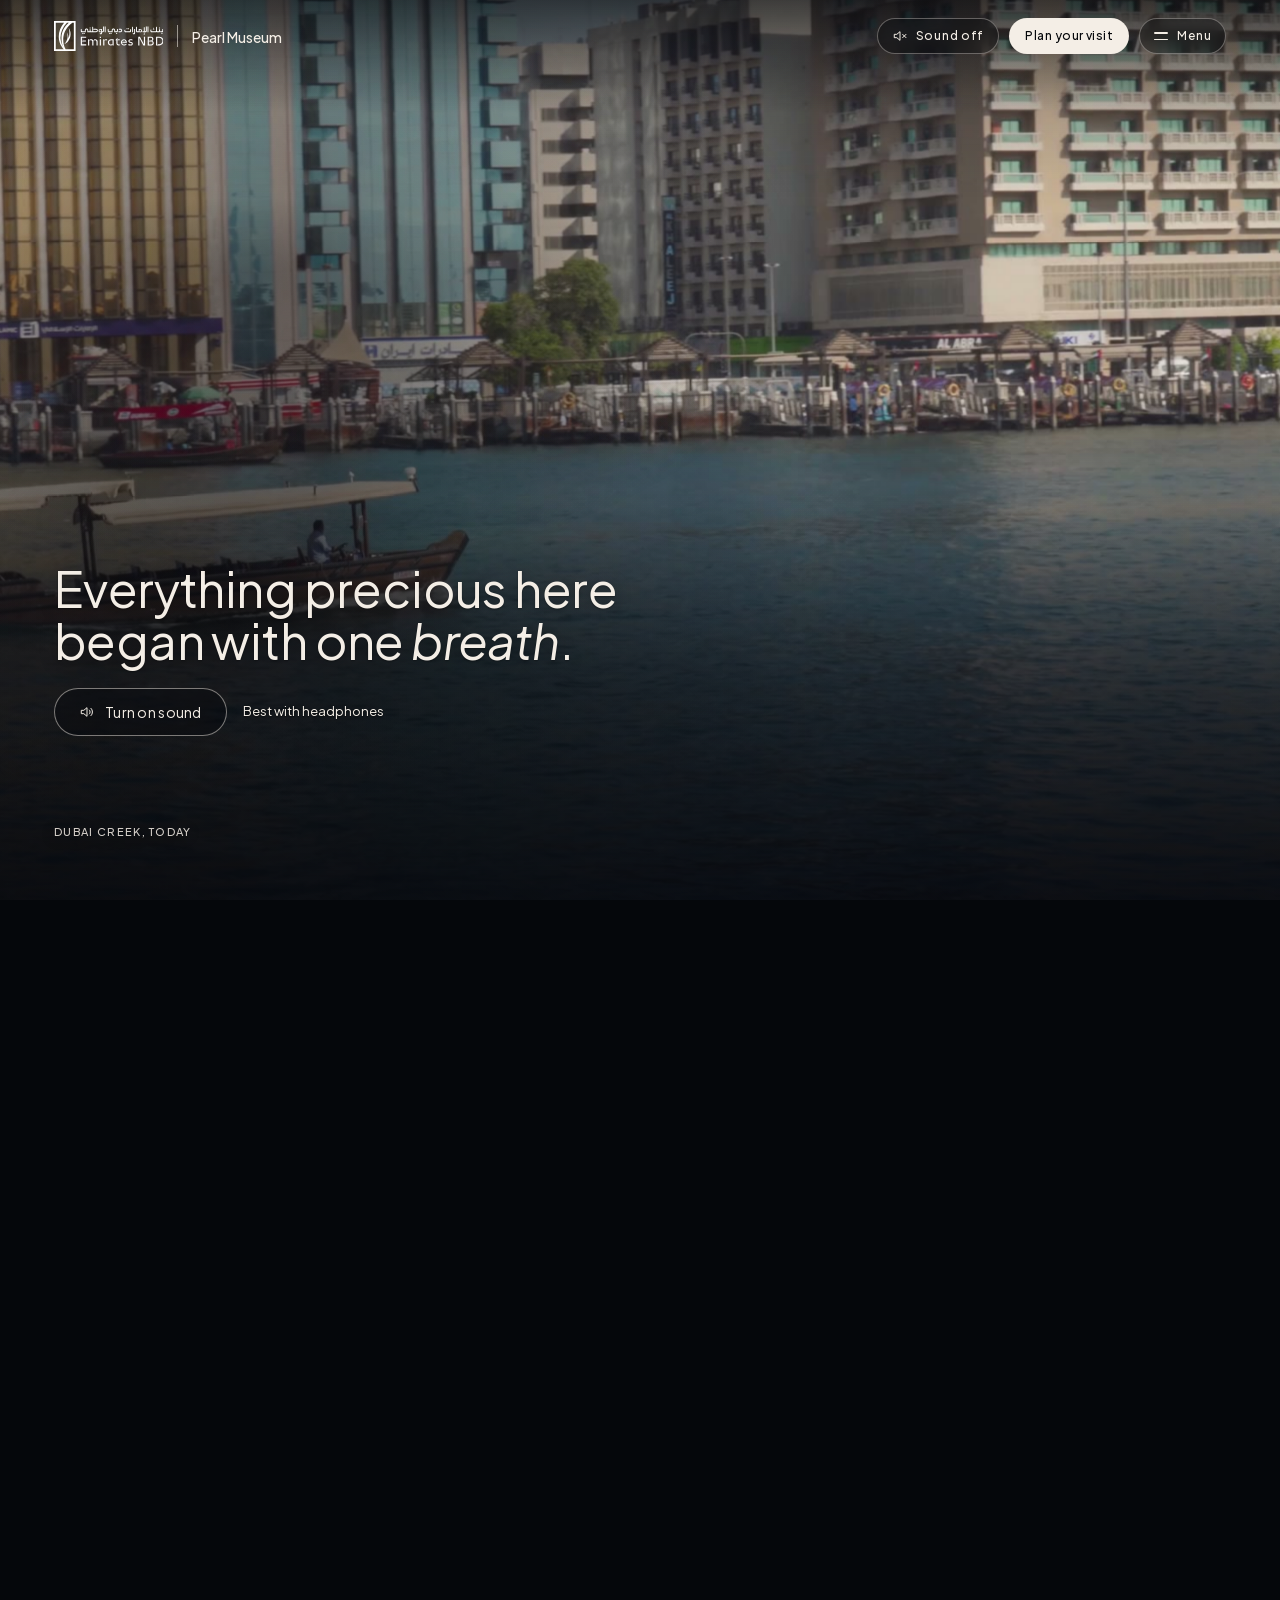
==== commit 52be5248: "Self-host fonts and drop CDN fallbacks Plus Jakarta Sans now loads from kit/fonts (woff2 subsets wit" ====
--- a/index.html
+++ b/index.html
@@ -47,9 +47,8 @@
 <link rel="apple-touch-icon" sizes="180x180" href="assets/og/apple-touch-icon.png">
 <meta name="theme-color" content="#05070b">
 <link rel="icon" href="data:image/svg+xml,%3Csvg xmlns='http://www.w3.org/2000/svg' viewBox='0 0 32 32'%3E%3Cdefs%3E%3CradialGradient id='g' cx='.36' cy='.32' r='.75'%3E%3Cstop offset='0' stop-color='%23fffdf8'/%3E%3Cstop offset='.5' stop-color='%23e6dad0'/%3E%3Cstop offset='1' stop-color='%238f8590'/%3E%3C/radialGradient%3E%3C/defs%3E%3Ccircle cx='16' cy='16' r='12' fill='url(%23g)'/%3E%3C/svg%3E">
-<link rel="preconnect" href="https://fonts.googleapis.com">
-<link rel="preconnect" href="https://fonts.gstatic.com" crossorigin>
-<link href="https://fonts.googleapis.com/css2?family=Plus+Jakarta+Sans:ital,wght@0,400;0,500;0,600;0,700;0,800;1,400;1,500&display=swap" rel="stylesheet">
+<link rel="preload" href="kit/fonts/plus-jakarta-sans-normal-latin.woff2" as="font" type="font/woff2" crossorigin>
+<link href="kit/fonts.css" rel="stylesheet">
 <link rel="preload" as="image" href="assets/s1-arrival.jpg" media="(min-width:720px)" fetchpriority="high">
 <link rel="preload" as="image" href="assets/s1-arrival-m.jpg" media="(max-width:719.98px)" fetchpriority="high">
 <script>
@@ -60,8 +59,6 @@
     // missing assets: the phone file falls back to the desktop one, the poster to the still, then the gradient placeholder shows
     document.addEventListener('error', function(e){
       var t = e.target;
-      // the self-hosted GSAP failed: fall back to the cdnjs copy (was an inline onerror on the script tag)
-      if (t && t.tagName === 'SCRIPT' && /kit\/vendor\/gsap/.test(t.src) && !window.__gsapFb) { window.__gsapFb = 1; var g = document.createElement('script'); g.src = 'https://cdnjs.cloudflare.com/ajax/libs/gsap/3.12.5/gsap.min.js'; document.head.appendChild(g); return; }
       if (!t || t.tagName !== 'IMG') return;
       var pic = t.parentNode;
       if (pic && pic.tagName === 'PICTURE' && !t.dataset.fbm) {
--- a/kit/fonts.css
+++ b/kit/fonts.css
@@ -0,0 +1,253 @@
+/* Plus Jakarta Sans (SIL OFL 1.1), self-hosted from Google Fonts */
+/* cyrillic-ext */
+@font-face {
+  font-family: 'Plus Jakarta Sans';
+  font-style: italic;
+  font-weight: 400;
+  font-display: swap;
+  src: url(fonts/plus-jakarta-sans-italic-cyrillic-ext.woff2) format('woff2');
+  unicode-range: U+0460-052F, U+1C80-1C8A, U+20B4, U+2DE0-2DFF, U+A640-A69F, U+FE2E-FE2F;
+}
+/* vietnamese */
+@font-face {
+  font-family: 'Plus Jakarta Sans';
+  font-style: italic;
+  font-weight: 400;
+  font-display: swap;
+  src: url(fonts/plus-jakarta-sans-italic-vietnamese.woff2) format('woff2');
+  unicode-range: U+0102-0103, U+0110-0111, U+0128-0129, U+0168-0169, U+01A0-01A1, U+01AF-01B0, U+0300-0301, U+0303-0304, U+0308-0309, U+0323, U+0329, U+1EA0-1EF9, U+20AB;
+}
+/* latin-ext */
+@font-face {
+  font-family: 'Plus Jakarta Sans';
+  font-style: italic;
+  font-weight: 400;
+  font-display: swap;
+  src: url(fonts/plus-jakarta-sans-italic-latin-ext.woff2) format('woff2');
+  unicode-range: U+0100-02BA, U+02BD-02C5, U+02C7-02CC, U+02CE-02D7, U+02DD-02FF, U+0304, U+0308, U+0329, U+1D00-1DBF, U+1E00-1E9F, U+1EF2-1EFF, U+2020, U+20A0-20AB, U+20AD-20C4, U+2113, U+2C60-2C7F, U+A720-A7FF;
+}
+/* latin */
+@font-face {
+  font-family: 'Plus Jakarta Sans';
+  font-style: italic;
+  font-weight: 400;
+  font-display: swap;
+  src: url(fonts/plus-jakarta-sans-italic-latin.woff2) format('woff2');
+  unicode-range: U+0000-00FF, U+0131, U+0152-0153, U+02BB-02BC, U+02C6, U+02DA, U+02DC, U+0304, U+0308, U+0329, U+2000-206F, U+20AC, U+2122, U+2191, U+2193, U+2212, U+2215, U+FEFF, U+FFFD;
+}
+/* cyrillic-ext */
+@font-face {
+  font-family: 'Plus Jakarta Sans';
+  font-style: italic;
+  font-weight: 500;
+  font-display: swap;
+  src: url(fonts/plus-jakarta-sans-italic-cyrillic-ext.woff2) format('woff2');
+  unicode-range: U+0460-052F, U+1C80-1C8A, U+20B4, U+2DE0-2DFF, U+A640-A69F, U+FE2E-FE2F;
+}
+/* vietnamese */
+@font-face {
+  font-family: 'Plus Jakarta Sans';
+  font-style: italic;
+  font-weight: 500;
+  font-display: swap;
+  src: url(fonts/plus-jakarta-sans-italic-vietnamese.woff2) format('woff2');
+  unicode-range: U+0102-0103, U+0110-0111, U+0128-0129, U+0168-0169, U+01A0-01A1, U+01AF-01B0, U+0300-0301, U+0303-0304, U+0308-0309, U+0323, U+0329, U+1EA0-1EF9, U+20AB;
+}
+/* latin-ext */
+@font-face {
+  font-family: 'Plus Jakarta Sans';
+  font-style: italic;
+  font-weight: 500;
+  font-display: swap;
+  src: url(fonts/plus-jakarta-sans-italic-latin-ext.woff2) format('woff2');
+  unicode-range: U+0100-02BA, U+02BD-02C5, U+02C7-02CC, U+02CE-02D7, U+02DD-02FF, U+0304, U+0308, U+0329, U+1D00-1DBF, U+1E00-1E9F, U+1EF2-1EFF, U+2020, U+20A0-20AB, U+20AD-20C4, U+2113, U+2C60-2C7F, U+A720-A7FF;
+}
+/* latin */
+@font-face {
+  font-family: 'Plus Jakarta Sans';
+  font-style: italic;
+  font-weight: 500;
+  font-display: swap;
+  src: url(fonts/plus-jakarta-sans-italic-latin.woff2) format('woff2');
+  unicode-range: U+0000-00FF, U+0131, U+0152-0153, U+02BB-02BC, U+02C6, U+02DA, U+02DC, U+0304, U+0308, U+0329, U+2000-206F, U+20AC, U+2122, U+2191, U+2193, U+2212, U+2215, U+FEFF, U+FFFD;
+}
+/* cyrillic-ext */
+@font-face {
+  font-family: 'Plus Jakarta Sans';
+  font-style: normal;
+  font-weight: 400;
+  font-display: swap;
+  src: url(fonts/plus-jakarta-sans-normal-cyrillic-ext.woff2) format('woff2');
+  unicode-range: U+0460-052F, U+1C80-1C8A, U+20B4, U+2DE0-2DFF, U+A640-A69F, U+FE2E-FE2F;
+}
+/* vietnamese */
+@font-face {
+  font-family: 'Plus Jakarta Sans';
+  font-style: normal;
+  font-weight: 400;
+  font-display: swap;
+  src: url(fonts/plus-jakarta-sans-normal-vietnamese.woff2) format('woff2');
+  unicode-range: U+0102-0103, U+0110-0111, U+0128-0129, U+0168-0169, U+01A0-01A1, U+01AF-01B0, U+0300-0301, U+0303-0304, U+0308-0309, U+0323, U+0329, U+1EA0-1EF9, U+20AB;
+}
+/* latin-ext */
+@font-face {
+  font-family: 'Plus Jakarta Sans';
+  font-style: normal;
+  font-weight: 400;
+  font-display: swap;
+  src: url(fonts/plus-jakarta-sans-normal-latin-ext.woff2) format('woff2');
+  unicode-range: U+0100-02BA, U+02BD-02C5, U+02C7-02CC, U+02CE-02D7, U+02DD-02FF, U+0304, U+0308, U+0329, U+1D00-1DBF, U+1E00-1E9F, U+1EF2-1EFF, U+2020, U+20A0-20AB, U+20AD-20C4, U+2113, U+2C60-2C7F, U+A720-A7FF;
+}
+/* latin */
+@font-face {
+  font-family: 'Plus Jakarta Sans';
+  font-style: normal;
+  font-weight: 400;
+  font-display: swap;
+  src: url(fonts/plus-jakarta-sans-normal-latin.woff2) format('woff2');
+  unicode-range: U+0000-00FF, U+0131, U+0152-0153, U+02BB-02BC, U+02C6, U+02DA, U+02DC, U+0304, U+0308, U+0329, U+2000-206F, U+20AC, U+2122, U+2191, U+2193, U+2212, U+2215, U+FEFF, U+FFFD;
+}
+/* cyrillic-ext */
+@font-face {
+  font-family: 'Plus Jakarta Sans';
+  font-style: normal;
+  font-weight: 500;
+  font-display: swap;
+  src: url(fonts/plus-jakarta-sans-normal-cyrillic-ext.woff2) format('woff2');
+  unicode-range: U+0460-052F, U+1C80-1C8A, U+20B4, U+2DE0-2DFF, U+A640-A69F, U+FE2E-FE2F;
+}
+/* vietnamese */
+@font-face {
+  font-family: 'Plus Jakarta Sans';
+  font-style: normal;
+  font-weight: 500;
+  font-display: swap;
+  src: url(fonts/plus-jakarta-sans-normal-vietnamese.woff2) format('woff2');
+  unicode-range: U+0102-0103, U+0110-0111, U+0128-0129, U+0168-0169, U+01A0-01A1, U+01AF-01B0, U+0300-0301, U+0303-0304, U+0308-0309, U+0323, U+0329, U+1EA0-1EF9, U+20AB;
+}
+/* latin-ext */
+@font-face {
+  font-family: 'Plus Jakarta Sans';
+  font-style: normal;
+  font-weight: 500;
+  font-display: swap;
+  src: url(fonts/plus-jakarta-sans-normal-latin-ext.woff2) format('woff2');
+  unicode-range: U+0100-02BA, U+02BD-02C5, U+02C7-02CC, U+02CE-02D7, U+02DD-02FF, U+0304, U+0308, U+0329, U+1D00-1DBF, U+1E00-1E9F, U+1EF2-1EFF, U+2020, U+20A0-20AB, U+20AD-20C4, U+2113, U+2C60-2C7F, U+A720-A7FF;
+}
+/* latin */
+@font-face {
+  font-family: 'Plus Jakarta Sans';
+  font-style: normal;
+  font-weight: 500;
+  font-display: swap;
+  src: url(fonts/plus-jakarta-sans-normal-latin.woff2) format('woff2');
+  unicode-range: U+0000-00FF, U+0131, U+0152-0153, U+02BB-02BC, U+02C6, U+02DA, U+02DC, U+0304, U+0308, U+0329, U+2000-206F, U+20AC, U+2122, U+2191, U+2193, U+2212, U+2215, U+FEFF, U+FFFD;
+}
+/* cyrillic-ext */
+@font-face {
+  font-family: 'Plus Jakarta Sans';
+  font-style: normal;
+  font-weight: 600;
+  font-display: swap;
+  src: url(fonts/plus-jakarta-sans-normal-cyrillic-ext.woff2) format('woff2');
+  unicode-range: U+0460-052F, U+1C80-1C8A, U+20B4, U+2DE0-2DFF, U+A640-A69F, U+FE2E-FE2F;
+}
+/* vietnamese */
+@font-face {
+  font-family: 'Plus Jakarta Sans';
+  font-style: normal;
+  font-weight: 600;
+  font-display: swap;
+  src: url(fonts/plus-jakarta-sans-normal-vietnamese.woff2) format('woff2');
+  unicode-range: U+0102-0103, U+0110-0111, U+0128-0129, U+0168-0169, U+01A0-01A1, U+01AF-01B0, U+0300-0301, U+0303-0304, U+0308-0309, U+0323, U+0329, U+1EA0-1EF9, U+20AB;
+}
+/* latin-ext */
+@font-face {
+  font-family: 'Plus Jakarta Sans';
+  font-style: normal;
+  font-weight: 600;
+  font-display: swap;
+  src: url(fonts/plus-jakarta-sans-normal-latin-ext.woff2) format('woff2');
+  unicode-range: U+0100-02BA, U+02BD-02C5, U+02C7-02CC, U+02CE-02D7, U+02DD-02FF, U+0304, U+0308, U+0329, U+1D00-1DBF, U+1E00-1E9F, U+1EF2-1EFF, U+2020, U+20A0-20AB, U+20AD-20C4, U+2113, U+2C60-2C7F, U+A720-A7FF;
+}
+/* latin */
+@font-face {
+  font-family: 'Plus Jakarta Sans';
+  font-style: normal;
+  font-weight: 600;
+  font-display: swap;
+  src: url(fonts/plus-jakarta-sans-normal-latin.woff2) format('woff2');
+  unicode-range: U+0000-00FF, U+0131, U+0152-0153, U+02BB-02BC, U+02C6, U+02DA, U+02DC, U+0304, U+0308, U+0329, U+2000-206F, U+20AC, U+2122, U+2191, U+2193, U+2212, U+2215, U+FEFF, U+FFFD;
+}
+/* cyrillic-ext */
+@font-face {
+  font-family: 'Plus Jakarta Sans';
+  font-style: normal;
+  font-weight: 700;
+  font-display: swap;
+  src: url(fonts/plus-jakarta-sans-normal-cyrillic-ext.woff2) format('woff2');
+  unicode-range: U+0460-052F, U+1C80-1C8A, U+20B4, U+2DE0-2DFF, U+A640-A69F, U+FE2E-FE2F;
+}
+/* vietnamese */
+@font-face {
+  font-family: 'Plus Jakarta Sans';
+  font-style: normal;
+  font-weight: 700;
+  font-display: swap;
+  src: url(fonts/plus-jakarta-sans-normal-vietnamese.woff2) format('woff2');
+  unicode-range: U+0102-0103, U+0110-0111, U+0128-0129, U+0168-0169, U+01A0-01A1, U+01AF-01B0, U+0300-0301, U+0303-0304, U+0308-0309, U+0323, U+0329, U+1EA0-1EF9, U+20AB;
+}
+/* latin-ext */
+@font-face {
+  font-family: 'Plus Jakarta Sans';
+  font-style: normal;
+  font-weight: 700;
+  font-display: swap;
+  src: url(fonts/plus-jakarta-sans-normal-latin-ext.woff2) format('woff2');
+  unicode-range: U+0100-02BA, U+02BD-02C5, U+02C7-02CC, U+02CE-02D7, U+02DD-02FF, U+0304, U+0308, U+0329, U+1D00-1DBF, U+1E00-1E9F, U+1EF2-1EFF, U+2020, U+20A0-20AB, U+20AD-20C4, U+2113, U+2C60-2C7F, U+A720-A7FF;
+}
+/* latin */
+@font-face {
+  font-family: 'Plus Jakarta Sans';
+  font-style: normal;
+  font-weight: 700;
+  font-display: swap;
+  src: url(fonts/plus-jakarta-sans-normal-latin.woff2) format('woff2');
+  unicode-range: U+0000-00FF, U+0131, U+0152-0153, U+02BB-02BC, U+02C6, U+02DA, U+02DC, U+0304, U+0308, U+0329, U+2000-206F, U+20AC, U+2122, U+2191, U+2193, U+2212, U+2215, U+FEFF, U+FFFD;
+}
+/* cyrillic-ext */
+@font-face {
+  font-family: 'Plus Jakarta Sans';
+  font-style: normal;
+  font-weight: 800;
+  font-display: swap;
+  src: url(fonts/plus-jakarta-sans-normal-cyrillic-ext.woff2) format('woff2');
+  unicode-range: U+0460-052F, U+1C80-1C8A, U+20B4, U+2DE0-2DFF, U+A640-A69F, U+FE2E-FE2F;
+}
+/* vietnamese */
+@font-face {
+  font-family: 'Plus Jakarta Sans';
+  font-style: normal;
+  font-weight: 800;
+  font-display: swap;
+  src: url(fonts/plus-jakarta-sans-normal-vietnamese.woff2) format('woff2');
+  unicode-range: U+0102-0103, U+0110-0111, U+0128-0129, U+0168-0169, U+01A0-01A1, U+01AF-01B0, U+0300-0301, U+0303-0304, U+0308-0309, U+0323, U+0329, U+1EA0-1EF9, U+20AB;
+}
+/* latin-ext */
+@font-face {
+  font-family: 'Plus Jakarta Sans';
+  font-style: normal;
+  font-weight: 800;
+  font-display: swap;
+  src: url(fonts/plus-jakarta-sans-normal-latin-ext.woff2) format('woff2');
+  unicode-range: U+0100-02BA, U+02BD-02C5, U+02C7-02CC, U+02CE-02D7, U+02DD-02FF, U+0304, U+0308, U+0329, U+1D00-1DBF, U+1E00-1E9F, U+1EF2-1EFF, U+2020, U+20A0-20AB, U+20AD-20C4, U+2113, U+2C60-2C7F, U+A720-A7FF;
+}
+/* latin */
+@font-face {
+  font-family: 'Plus Jakarta Sans';
+  font-style: normal;
+  font-weight: 800;
+  font-display: swap;
+  src: url(fonts/plus-jakarta-sans-normal-latin.woff2) format('woff2');
+  unicode-range: U+0000-00FF, U+0131, U+0152-0153, U+02BB-02BC, U+02C6, U+02DA, U+02DC, U+0304, U+0308, U+0329, U+2000-206F, U+20AC, U+2122, U+2191, U+2193, U+2212, U+2215, U+FEFF, U+FFFD;
+}
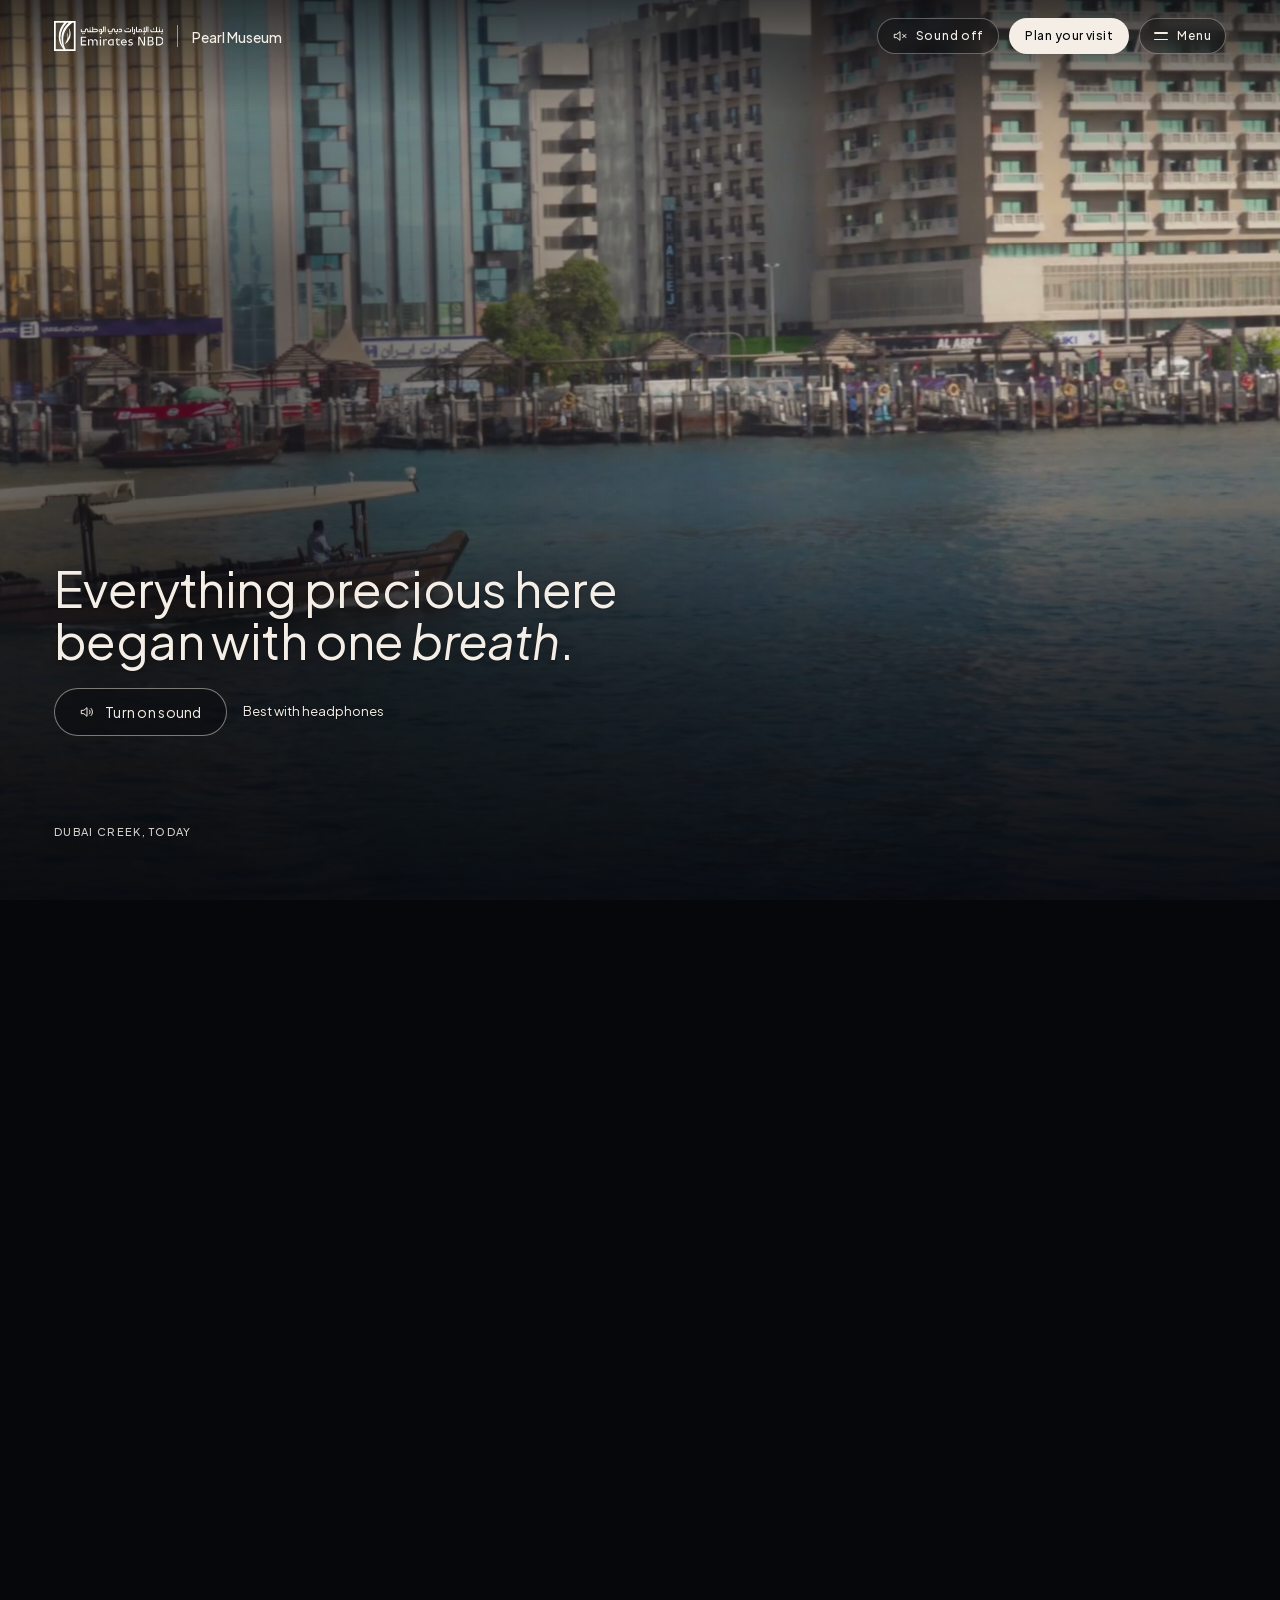
==== commit 23bf233e: "Merge stylesheets into kit/style.css and style.min.css fonts.css, placement.css, site.css and menu.c" ====
--- a/index.html
+++ b/index.html
@@ -48,7 +48,6 @@
 <meta name="theme-color" content="#05070b">
 <link rel="icon" href="data:image/svg+xml,%3Csvg xmlns='http://www.w3.org/2000/svg' viewBox='0 0 32 32'%3E%3Cdefs%3E%3CradialGradient id='g' cx='.36' cy='.32' r='.75'%3E%3Cstop offset='0' stop-color='%23fffdf8'/%3E%3Cstop offset='.5' stop-color='%23e6dad0'/%3E%3Cstop offset='1' stop-color='%238f8590'/%3E%3C/radialGradient%3E%3C/defs%3E%3Ccircle cx='16' cy='16' r='12' fill='url(%23g)'/%3E%3C/svg%3E">
 <link rel="preload" href="kit/fonts/plus-jakarta-sans-normal-latin.woff2" as="font" type="font/woff2" crossorigin>
-<link href="kit/fonts.css" rel="stylesheet">
 <link rel="preload" as="image" href="assets/s1-arrival.jpg" media="(min-width:720px)" fetchpriority="high">
 <link rel="preload" as="image" href="assets/s1-arrival-m.jpg" media="(max-width:719.98px)" fetchpriority="high">
 <script>
@@ -77,6 +76,7 @@
     }, true);
   })();
 </script>
+<link rel="stylesheet" href="kit/style.min.css">
 <style>
 /* ================= FOUNDATION - tokens ================= */
 :root{
@@ -247,7 +247,7 @@
 /* close */
 .end__row{display:flex;flex-wrap:wrap;gap:14px 26px;align-items:center;margin-top:clamp(28px,4.8vh,44px)}
 .end__doors{display:flex;flex-wrap:wrap;gap:4px 28px;margin-top:clamp(14px,2.6vh,24px)}
-.foot{position:relative;z-index:6;padding:20px var(--gut) 28px;font:400 12px/1.6 var(--f-ui);color:var(--pearl-3);background:var(--ink)}
+.foot{position:relative;z-index:6;padding:20px var(--gut) 28px;font:400 12px/1.6 var(--f-ui);color:var(--pearl-3);background:var(--ink);display:block;gap:normal}
 
 /* ================= SCENES: cinematic layout ================= */
 .fx .scene{height:calc(var(--span) * 1vh)}
@@ -547,8 +547,6 @@
   *,*::before,*::after{transition:none!important;animation:none!important}
 }
 </style>
-<link rel="stylesheet" href="kit/placement.css">
-<link rel="stylesheet" href="kit/menu.css">
 <script src="kit/menu.js" defer></script>
 <script src="kit/vendor/gsap-3.12.5.min.js" defer></script>
 </head>
--- a/kit/style.min.css
+++ b/kit/style.min.css
@@ -0,0 +1 @@
+@font-face{font-family:Plus Jakarta Sans;font-style:italic;font-weight:400;font-display:swap;src:url(fonts/plus-jakarta-sans-italic-cyrillic-ext.woff2) format("woff2");unicode-range:U+0460-052F,U+1C80-1C8A,U+20B4,U+2DE0-2DFF,U+A640-A69F,U+FE2E-FE2F}@font-face{font-family:Plus Jakarta Sans;font-style:italic;font-weight:400;font-display:swap;src:url(fonts/plus-jakarta-sans-italic-vietnamese.woff2) format("woff2");unicode-range:U+0102-0103,U+0110-0111,U+0128-0129,U+0168-0169,U+01A0-01A1,U+01AF-01B0,U+0300-0301,U+0303-0304,U+0308-0309,U+0323,U+0329,U+1EA0-1EF9,U+20AB}@font-face{font-family:Plus Jakarta Sans;font-style:italic;font-weight:400;font-display:swap;src:url(fonts/plus-jakarta-sans-italic-latin-ext.woff2) format("woff2");unicode-range:U+0100-02BA,U+02BD-02C5,U+02C7-02CC,U+02CE-02D7,U+02DD-02FF,U+0304,U+0308,U+0329,U+1D00-1DBF,U+1E00-1E9F,U+1EF2-1EFF,U+2020,U+20A0-20AB,U+20AD-20C4,U+2113,U+2C60-2C7F,U+A720-A7FF}@font-face{font-family:Plus Jakarta Sans;font-style:italic;font-weight:400;font-display:swap;src:url(fonts/plus-jakarta-sans-italic-latin.woff2) format("woff2");unicode-range:U+0000-00FF,U+0131,U+0152-0153,U+02BB-02BC,U+02C6,U+02DA,U+02DC,U+0304,U+0308,U+0329,U+2000-206F,U+20AC,U+2122,U+2191,U+2193,U+2212,U+2215,U+FEFF,U+FFFD}@font-face{font-family:Plus Jakarta Sans;font-style:italic;font-weight:500;font-display:swap;src:url(fonts/plus-jakarta-sans-italic-cyrillic-ext.woff2) format("woff2");unicode-range:U+0460-052F,U+1C80-1C8A,U+20B4,U+2DE0-2DFF,U+A640-A69F,U+FE2E-FE2F}@font-face{font-family:Plus Jakarta Sans;font-style:italic;font-weight:500;font-display:swap;src:url(fonts/plus-jakarta-sans-italic-vietnamese.woff2) format("woff2");unicode-range:U+0102-0103,U+0110-0111,U+0128-0129,U+0168-0169,U+01A0-01A1,U+01AF-01B0,U+0300-0301,U+0303-0304,U+0308-0309,U+0323,U+0329,U+1EA0-1EF9,U+20AB}@font-face{font-family:Plus Jakarta Sans;font-style:italic;font-weight:500;font-display:swap;src:url(fonts/plus-jakarta-sans-italic-latin-ext.woff2) format("woff2");unicode-range:U+0100-02BA,U+02BD-02C5,U+02C7-02CC,U+02CE-02D7,U+02DD-02FF,U+0304,U+0308,U+0329,U+1D00-1DBF,U+1E00-1E9F,U+1EF2-1EFF,U+2020,U+20A0-20AB,U+20AD-20C4,U+2113,U+2C60-2C7F,U+A720-A7FF}@font-face{font-family:Plus Jakarta Sans;font-style:italic;font-weight:500;font-display:swap;src:url(fonts/plus-jakarta-sans-italic-latin.woff2) format("woff2");unicode-range:U+0000-00FF,U+0131,U+0152-0153,U+02BB-02BC,U+02C6,U+02DA,U+02DC,U+0304,U+0308,U+0329,U+2000-206F,U+20AC,U+2122,U+2191,U+2193,U+2212,U+2215,U+FEFF,U+FFFD}@font-face{font-family:Plus Jakarta Sans;font-style:normal;font-weight:400;font-display:swap;src:url(fonts/plus-jakarta-sans-normal-cyrillic-ext.woff2) format("woff2");unicode-range:U+0460-052F,U+1C80-1C8A,U+20B4,U+2DE0-2DFF,U+A640-A69F,U+FE2E-FE2F}@font-face{font-family:Plus Jakarta Sans;font-style:normal;font-weight:400;font-display:swap;src:url(fonts/plus-jakarta-sans-normal-vietnamese.woff2) format("woff2");unicode-range:U+0102-0103,U+0110-0111,U+0128-0129,U+0168-0169,U+01A0-01A1,U+01AF-01B0,U+0300-0301,U+0303-0304,U+0308-0309,U+0323,U+0329,U+1EA0-1EF9,U+20AB}@font-face{font-family:Plus Jakarta Sans;font-style:normal;font-weight:400;font-display:swap;src:url(fonts/plus-jakarta-sans-normal-latin-ext.woff2) format("woff2");unicode-range:U+0100-02BA,U+02BD-02C5,U+02C7-02CC,U+02CE-02D7,U+02DD-02FF,U+0304,U+0308,U+0329,U+1D00-1DBF,U+1E00-1E9F,U+1EF2-1EFF,U+2020,U+20A0-20AB,U+20AD-20C4,U+2113,U+2C60-2C7F,U+A720-A7FF}@font-face{font-family:Plus Jakarta Sans;font-style:normal;font-weight:400;font-display:swap;src:url(fonts/plus-jakarta-sans-normal-latin.woff2) format("woff2");unicode-range:U+0000-00FF,U+0131,U+0152-0153,U+02BB-02BC,U+02C6,U+02DA,U+02DC,U+0304,U+0308,U+0329,U+2000-206F,U+20AC,U+2122,U+2191,U+2193,U+2212,U+2215,U+FEFF,U+FFFD}@font-face{font-family:Plus Jakarta Sans;font-style:normal;font-weight:500;font-display:swap;src:url(fonts/plus-jakarta-sans-normal-cyrillic-ext.woff2) format("woff2");unicode-range:U+0460-052F,U+1C80-1C8A,U+20B4,U+2DE0-2DFF,U+A640-A69F,U+FE2E-FE2F}@font-face{font-family:Plus Jakarta Sans;font-style:normal;font-weight:500;font-display:swap;src:url(fonts/plus-jakarta-sans-normal-vietnamese.woff2) format("woff2");unicode-range:U+0102-0103,U+0110-0111,U+0128-0129,U+0168-0169,U+01A0-01A1,U+01AF-01B0,U+0300-0301,U+0303-0304,U+0308-0309,U+0323,U+0329,U+1EA0-1EF9,U+20AB}@font-face{font-family:Plus Jakarta Sans;font-style:normal;font-weight:500;font-display:swap;src:url(fonts/plus-jakarta-sans-normal-latin-ext.woff2) format("woff2");unicode-range:U+0100-02BA,U+02BD-02C5,U+02C7-02CC,U+02CE-02D7,U+02DD-02FF,U+0304,U+0308,U+0329,U+1D00-1DBF,U+1E00-1E9F,U+1EF2-1EFF,U+2020,U+20A0-20AB,U+20AD-20C4,U+2113,U+2C60-2C7F,U+A720-A7FF}@font-face{font-family:Plus Jakarta Sans;font-style:normal;font-weight:500;font-display:swap;src:url(fonts/plus-jakarta-sans-normal-latin.woff2) format("woff2");unicode-range:U+0000-00FF,U+0131,U+0152-0153,U+02BB-02BC,U+02C6,U+02DA,U+02DC,U+0304,U+0308,U+0329,U+2000-206F,U+20AC,U+2122,U+2191,U+2193,U+2212,U+2215,U+FEFF,U+FFFD}@font-face{font-family:Plus Jakarta Sans;font-style:normal;font-weight:600;font-display:swap;src:url(fonts/plus-jakarta-sans-normal-cyrillic-ext.woff2) format("woff2");unicode-range:U+0460-052F,U+1C80-1C8A,U+20B4,U+2DE0-2DFF,U+A640-A69F,U+FE2E-FE2F}@font-face{font-family:Plus Jakarta Sans;font-style:normal;font-weight:600;font-display:swap;src:url(fonts/plus-jakarta-sans-normal-vietnamese.woff2) format("woff2");unicode-range:U+0102-0103,U+0110-0111,U+0128-0129,U+0168-0169,U+01A0-01A1,U+01AF-01B0,U+0300-0301,U+0303-0304,U+0308-0309,U+0323,U+0329,U+1EA0-1EF9,U+20AB}@font-face{font-family:Plus Jakarta Sans;font-style:normal;font-weight:600;font-display:swap;src:url(fonts/plus-jakarta-sans-normal-latin-ext.woff2) format("woff2");unicode-range:U+0100-02BA,U+02BD-02C5,U+02C7-02CC,U+02CE-02D7,U+02DD-02FF,U+0304,U+0308,U+0329,U+1D00-1DBF,U+1E00-1E9F,U+1EF2-1EFF,U+2020,U+20A0-20AB,U+20AD-20C4,U+2113,U+2C60-2C7F,U+A720-A7FF}@font-face{font-family:Plus Jakarta Sans;font-style:normal;font-weight:600;font-display:swap;src:url(fonts/plus-jakarta-sans-normal-latin.woff2) format("woff2");unicode-range:U+0000-00FF,U+0131,U+0152-0153,U+02BB-02BC,U+02C6,U+02DA,U+02DC,U+0304,U+0308,U+0329,U+2000-206F,U+20AC,U+2122,U+2191,U+2193,U+2212,U+2215,U+FEFF,U+FFFD}@font-face{font-family:Plus Jakarta Sans;font-style:normal;font-weight:700;font-display:swap;src:url(fonts/plus-jakarta-sans-normal-cyrillic-ext.woff2) format("woff2");unicode-range:U+0460-052F,U+1C80-1C8A,U+20B4,U+2DE0-2DFF,U+A640-A69F,U+FE2E-FE2F}@font-face{font-family:Plus Jakarta Sans;font-style:normal;font-weight:700;font-display:swap;src:url(fonts/plus-jakarta-sans-normal-vietnamese.woff2) format("woff2");unicode-range:U+0102-0103,U+0110-0111,U+0128-0129,U+0168-0169,U+01A0-01A1,U+01AF-01B0,U+0300-0301,U+0303-0304,U+0308-0309,U+0323,U+0329,U+1EA0-1EF9,U+20AB}@font-face{font-family:Plus Jakarta Sans;font-style:normal;font-weight:700;font-display:swap;src:url(fonts/plus-jakarta-sans-normal-latin-ext.woff2) format("woff2");unicode-range:U+0100-02BA,U+02BD-02C5,U+02C7-02CC,U+02CE-02D7,U+02DD-02FF,U+0304,U+0308,U+0329,U+1D00-1DBF,U+1E00-1E9F,U+1EF2-1EFF,U+2020,U+20A0-20AB,U+20AD-20C4,U+2113,U+2C60-2C7F,U+A720-A7FF}@font-face{font-family:Plus Jakarta Sans;font-style:normal;font-weight:700;font-display:swap;src:url(fonts/plus-jakarta-sans-normal-latin.woff2) format("woff2");unicode-range:U+0000-00FF,U+0131,U+0152-0153,U+02BB-02BC,U+02C6,U+02DA,U+02DC,U+0304,U+0308,U+0329,U+2000-206F,U+20AC,U+2122,U+2191,U+2193,U+2212,U+2215,U+FEFF,U+FFFD}@font-face{font-family:Plus Jakarta Sans;font-style:normal;font-weight:800;font-display:swap;src:url(fonts/plus-jakarta-sans-normal-cyrillic-ext.woff2) format("woff2");unicode-range:U+0460-052F,U+1C80-1C8A,U+20B4,U+2DE0-2DFF,U+A640-A69F,U+FE2E-FE2F}@font-face{font-family:Plus Jakarta Sans;font-style:normal;font-weight:800;font-display:swap;src:url(fonts/plus-jakarta-sans-normal-vietnamese.woff2) format("woff2");unicode-range:U+0102-0103,U+0110-0111,U+0128-0129,U+0168-0169,U+01A0-01A1,U+01AF-01B0,U+0300-0301,U+0303-0304,U+0308-0309,U+0323,U+0329,U+1EA0-1EF9,U+20AB}@font-face{font-family:Plus Jakarta Sans;font-style:normal;font-weight:800;font-display:swap;src:url(fonts/plus-jakarta-sans-normal-latin-ext.woff2) format("woff2");unicode-range:U+0100-02BA,U+02BD-02C5,U+02C7-02CC,U+02CE-02D7,U+02DD-02FF,U+0304,U+0308,U+0329,U+1D00-1DBF,U+1E00-1E9F,U+1EF2-1EFF,U+2020,U+20A0-20AB,U+20AD-20C4,U+2113,U+2C60-2C7F,U+A720-A7FF}@font-face{font-family:Plus Jakarta Sans;font-style:normal;font-weight:800;font-display:swap;src:url(fonts/plus-jakarta-sans-normal-latin.woff2) format("woff2");unicode-range:U+0000-00FF,U+0131,U+0152-0153,U+02BB-02BC,U+02C6,U+02DA,U+02DC,U+0304,U+0308,U+0329,U+2000-206F,U+20AC,U+2122,U+2191,U+2193,U+2212,U+2215,U+FEFF,U+FFFD}:root{--g-m:var(--gut);--g-gap:clamp(16px,1.6vw,24px);--copy-span:5;--base-low:74%;--cap-b: calc(clamp(18px,4vh,40px) + 24px) ;--lift-foot:clamp(44px,5.5vh,60px);--cap-h:16px;--num-fs:clamp(72px,min(10vw,17vh),168px);--num-h:calc(var(--num-fs) + 25px);--num-b:calc(var(--cap-b) + var(--cap-h) + 14px)}.over{position:relative}.over>:is(.copy--low-left,.copy--high-left,.copy--peak-centre,.copy--peak-centre-high,.copy--peak-centre-low,.copy--peak-centre-foot,.cap--base,.hint--base,.num--base){position:absolute;z-index:2;transform:none}.copy--low-left,.copy--high-left{--copy-w:calc((100% - 2 * var(--g-m) - 11 * var(--g-gap)) / 12 * var(--copy-span) + (var(--copy-span) - 1) * var(--g-gap))}:is(.fx .stage,.over) .copy--low-left,:is(.fx .stage,.over) .copy--high-left{left:var(--g-m);right:auto;width:var(--copy-w);max-width:none;margin-inline:0;text-align:left}:is(.fx .stage,.over) .copy--low-left{top:auto;bottom:calc(100% - var(--base-low))}:is(.fx .stage,.over) .copy--high-left{top:var(--top-safe);bottom:auto}:is(.fx .stage,.over) :is(.copy--low-left,.copy--high-left) :is(.line,.sub){margin-inline:0;text-align:left}:is(.fx .stage,.over) :is(.copy--peak-centre,.copy--peak-centre-high,.copy--peak-centre-low,.copy--peak-centre-foot){left:var(--g-m);right:var(--g-m);width:auto;max-width:none;margin-inline:0;text-align:center}:is(.fx .stage,.over) .copy--peak-centre{top:0;bottom:8vh;height:fit-content;margin-block:auto}:is(.fx .stage,.over) .copy--peak-centre-high{top:var(--top-safe);bottom:auto}:is(.fx .stage,.over) .copy--peak-centre-low{top:auto;bottom:calc(100% - var(--base-low))}:is(.fx .stage,.over) .copy--peak-centre-foot{top:auto;bottom:calc(var(--num-b) + var(--lift-foot))}:is(.fx .stage,.over) :is(.copy--peak-centre,.copy--peak-centre-high,.copy--peak-centre-low,.copy--peak-centre-foot) :is(.line,.sub){margin-inline:auto;max-width:16em}:is(.fx .stage,.over) :is(.copy--peak-centre,.copy--peak-centre-high,.copy--peak-centre-low,.copy--peak-centre-foot) .sub{max-width:34em}:is(.fx .stage,.over) :is(.copy--peak-centre,.copy--peak-centre-high,.copy--peak-centre-low).line{max-width:16em;margin-inline:auto}.copy-stack{display:grid;grid-template-columns:minmax(0,1fr);gap:var(--rh-head,clamp(18px,2.4vh,26px))}:is(.fx .stage,.over) .copy-stack{gap:0;align-content:end}:is(.fx .stage,.over) .copy-stack>*{grid-column:1;position:relative;margin:0}:is(.fx .stage,.over) .copy-stack>.eyebrow{grid-row:1;margin-bottom:var(--rh-eye,14px)}:is(.fx .stage,.over) .copy-stack>:not(.eyebrow){grid-row:2;align-self:start}:is(.fx .stage,.over) .copy-stack--end>:not(.eyebrow){align-self:end}:is(.fx .stage,.over) .copy-stack .copy__after{position:absolute;left:0;right:0;top:100%;margin-top:0;padding-top:var(--rh-head,clamp(18px,2.4vh,26px))}.copy__after{margin-top:var(--rh-head,clamp(18px,2.4vh,26px))}.copy__after>:first-child{margin-top:0}.copy__after>*+*{margin-top:var(--rh-head,clamp(18px,2.4vh,26px))}:is(.fx .stage,.over) :is(.copy--low-left,.copy--peak-centre-low)>.copy__after{position:absolute;left:0;right:0;top:100%;margin-top:0;padding-top:var(--rh-head,clamp(18px,2.4vh,26px))}:is(.fx .stage,.over) .cap--base{top:auto;left:var(--g-m);right:auto;bottom:var(--cap-b);width:auto;max-width:min(calc(100% - 2 * var(--g-m)),44em);text-align:left;margin:0}:is(.fx .stage,.over) .hint--base{top:auto;left:auto;right:var(--g-m);bottom:var(--cap-b);width:auto;text-align:right;margin:0}:is(.fx .stage,.over) .num--base{top:auto;left:var(--g-m);right:auto;bottom:var(--num-b);text-align:left;justify-items:start}.fx .scene--num{--base-low:calc(100% - var(--num-b) - var(--num-h) - var(--rh-body,clamp(28px,4vh,44px)))}.fx .stage .scrim{background:var(--scrim-copy,none),var(--scrim,none)}.fx .scrim--copy-low{--scrim-copy:radial-gradient(52% 48% at 18% 70%,rgba(5,7,11,.56) 0%,rgba(5,7,11,.3) 52%,rgba(5,7,11,0) 100%),linear-gradient(0deg,rgba(5,7,11,.62) 0%,rgba(5,7,11,.26) 26%,rgba(5,7,11,0) 46%)}.fx .scrim--copy-high{--scrim-copy:radial-gradient(52% 44% at 18% 26%,rgba(5,7,11,.56) 0%,rgba(5,7,11,.28) 52%,rgba(5,7,11,0) 100%),linear-gradient(0deg,rgba(5,7,11,.5) 0%,rgba(5,7,11,0) 16%)}@media (max-width:1099.98px){:root{--copy-span:7}}@media (max-width:719.98px){:root{--base-low:72%;--num-fs:clamp(62px,18vw,92px)}.copy--low-left,.copy--high-left{--copy-w:calc(100% - 2 * var(--g-m))}:is(.fx .stage,.over) .cap--base{right:var(--g-m)}:is(.fx .stage,.over) .copy--m-high{top:var(--top-safe);bottom:auto}:is(.fx .stage,.over) .copy--m-low{top:auto;bottom:calc(100% - var(--base-low))}:is(.fx .stage,.over) .copy--m-low>.copy__after{position:absolute;left:0;right:0;top:100%;margin-top:0;padding-top:var(--rh-head,clamp(18px,2.4vh,26px))}.fx .scrim--copy-low{--scrim-copy:linear-gradient(0deg,rgba(5,7,11,.84) 0%,rgba(5,7,11,.66) 26%,rgba(5,7,11,.32) 44%,rgba(5,7,11,0) 60%)}.fx :is(.scrim--copy-high,.scrim--copy-m-high){--scrim-copy:linear-gradient(180deg,rgba(5,7,11,.8) 0%,rgba(5,7,11,.58) 28%,rgba(5,7,11,.24) 44%,rgba(5,7,11,0) 58%),linear-gradient(0deg,rgba(5,7,11,.5) 0%,rgba(5,7,11,0) 14%)}.fx .scrim--copy-m-off{--scrim-copy:none}}@media (max-height:640px){:root{--base-low:70%;--num-fs:clamp(52px,min(9vw,15vh),110px)}}@media (max-width:719.98px) and (max-height:640px){:root{--base-low:68%;--num-fs:54px}}:root{--ink:#05070b;--pearl:#f4eee6;--pearl-2:rgba(244,238,230,.92);--pearl-3:rgba(244,238,230,.86);--line:rgba(244,238,230,.3);--rose:#efcdbf;--umber:#1d1813;--umber-2:#4a3f35;--rose-ink:#8e4f3e;--cream:#f1ebe3;--navy-logo:#072447;--gut:clamp(16px,4.2vw,64px);--top-safe:max(96px,13vh);--f-display:"Plus Jakarta Sans",system-ui,-apple-system,sans-serif;--f-ui:"Plus Jakarta Sans",system-ui,-apple-system,sans-serif;--shadow-t:0 1px 2px rgba(0,0,0,.35),0 2px 18px rgba(0,0,0,.32);color-scheme:dark}*,*:before,*:after{box-sizing:border-box}html{background:var(--ink)}body{margin:0;background:var(--ink);color:var(--pearl);font-family:var(--f-ui);-webkit-font-smoothing:antialiased;-moz-osx-font-smoothing:grayscale;overflow-x:clip}img{display:block;max-width:100%}button{font:inherit;color:inherit}a{color:inherit}p,h1,h2,h3,blockquote,figure,ul,ol{margin:0}em{font-style:italic}.sr-only{position:absolute!important;width:1px;height:1px;padding:0;margin:-1px;overflow:hidden;clip:rect(0 0 0 0);white-space:nowrap;border:0}:focus{outline:none}:focus-visible{outline:2px solid var(--rose);outline-offset:4px;border-radius:999px}.skip{position:fixed;left:var(--gut);top:12px;z-index:95;background:var(--pearl);color:var(--ink);padding:10px 16px;border-radius:999px;font:500 13px/1 var(--f-ui);transform:translateY(-200%);text-decoration:none}.skip:focus-visible{transform:none}.top{position:fixed;top:0;left:0;right:0;z-index:60;display:flex;align-items:center;justify-content:space-between;gap:12px;padding:18px var(--gut);pointer-events:none;color:var(--pearl);transition:color .5s}.top:before{content:"";position:absolute;inset:0 0 -40px;z-index:-1;background:linear-gradient(180deg,rgba(4,6,10,.6),rgba(4,6,10,.26) 55%,transparent);pointer-events:none;transition:opacity .5s}.top>*{pointer-events:auto}.mark{display:flex;align-items:center;gap:14px;min-width:0;text-decoration:none;color:inherit;white-space:nowrap}.mark__logo{display:block;flex:none;width:auto;height:30px;aspect-ratio:190/52}.mark__logo--c{display:none}.mark__div{flex:none;width:1px;height:22px;background:currentColor;opacity:.55}.mark__t{font:500 14px/1 var(--f-ui);letter-spacing:-.005em;padding-top:1px}.theme-light .mark__logo--w{display:none}.theme-light .mark__logo--c{display:block}.tgl{display:inline-flex;align-items:center;gap:8px;height:36px;padding:0 14px;border-radius:999px;border:1px solid rgba(244,238,230,.34);background:#05070b5c;backdrop-filter:blur(8px);-webkit-backdrop-filter:blur(8px);font:500 12px/1 var(--f-ui);letter-spacing:.06em;color:inherit;cursor:pointer;flex:none;transition:border-color .3s,background .5s}.tgl:hover{border-color:#f4eee6b3}.tgl svg{width:16px;height:16px;flex:none}.tgl[aria-pressed=true]{border-color:#efcdbfbf}.tgl .w{opacity:0;transition:opacity .3s}.tgl[aria-pressed=true] .w{opacity:1}.tgl .x{transition:opacity .3s}.tgl[aria-pressed=true] .x{opacity:0}.theme-light .top{color:var(--navy-logo)}.theme-light .top:before{opacity:0}.top:after{content:"";position:absolute;inset:0;z-index:-1;pointer-events:none;opacity:0;background:var(--head-tint,rgba(244,239,232,.78));-webkit-backdrop-filter:blur(14px) saturate(1.05);backdrop-filter:blur(14px) saturate(1.05);box-shadow:0 1px #1d181314;transition:opacity .35s}.head-backed .top:after{opacity:1}.head-backed:not(.theme-light) .top:after{box-shadow:0 1px #f4eee614}.head-backed .top:before{opacity:0}@supports not ((backdrop-filter:blur(1px)) or (-webkit-backdrop-filter:blur(1px))){.top:after{background:var(--head-tint-solid,#f2ede6)}}.theme-light .tgl{background:#f1ebe380;border-color:#1d18134d}.line{font:400 clamp(25px,min(3vw,5.1vh),49px)/1.1 var(--f-display);letter-spacing:-.01em;color:var(--pearl);text-wrap:balance;text-shadow:var(--shadow-t)}.line em{font-style:italic;font-weight:400}.line--xl{font-size:clamp(37px,min(5.5vw,9.8vh),90px);line-height:1.03;letter-spacing:-.016em}.line--air{font-style:italic;font-size:clamp(66px,min(10.6vw,18.5vh),168px);line-height:.98;letter-spacing:-.022em}h1.line{font-size:clamp(30px,min(3.8vw,6.4vh),62px);line-height:1.06;letter-spacing:-.012em}.sub{margin-top:1.2em;font:400 clamp(16px,min(1.4vw,2.5vh),20px)/1.55 var(--f-ui);color:var(--pearl-2);max-width:30em;text-wrap:pretty;text-shadow:var(--shadow-t)}.caption{font:500 11px/1.45 var(--f-ui);letter-spacing:.12em;text-transform:uppercase;color:var(--pearl-3);text-shadow:var(--shadow-t)}.caption i{font:italic 500 12px/1 var(--f-display);letter-spacing:.02em;text-transform:none}.eyebrow{font:500 12px/1.5 var(--f-ui);letter-spacing:.14em;text-transform:uppercase;color:var(--pearl-2);text-shadow:var(--shadow-t)}.prose{font:400 clamp(17px,1.25vw,19px)/1.6 var(--f-ui);color:var(--pearl-2);max-width:36em;text-wrap:pretty}.prose p+p{margin-top:1.1em}.prose em{color:var(--pearl)}.quote p{font:400 clamp(22px,min(2.35vw,4vh),37px)/1.26 var(--f-display);letter-spacing:-.006em;color:var(--pearl);text-wrap:balance}.quote figcaption{margin-top:clamp(18px,3vh,30px);font:500 12px/1.5 var(--f-ui);letter-spacing:.14em;text-transform:uppercase;color:var(--rose)}.pill{display:inline-flex;align-items:center;gap:10px;height:48px;padding:0 24px;border-radius:999px;border:1px solid rgba(244,238,230,.48);background:#05070b61;backdrop-filter:blur(6px);-webkit-backdrop-filter:blur(6px);color:var(--pearl);font:400 14px/1 var(--f-ui);letter-spacing:.02em;cursor:pointer;text-decoration:none;transition:border-color .3s,background .3s}.pill:hover{border-color:#f4eee6d9;background:#f4eee614}.pill svg{width:16px;height:16px;flex:none}.pill--solid{background:var(--pearl);color:var(--ink);border-color:var(--pearl);font-weight:500}.pill--solid:hover{background:#fff}.pill--solid svg{transition:transform .3s}.pill--solid:hover svg{transform:translate(3px)}.ghost{background:none;border:0;padding:10px 4px;cursor:pointer;font:400 14px/1 var(--f-ui);letter-spacing:.02em;color:var(--pearl);text-decoration:underline;text-decoration-color:#f4eee680;text-underline-offset:5px;text-shadow:var(--shadow-t)}.ghost:hover{text-decoration-color:var(--pearl)}.door{display:inline-flex;align-items:center;gap:10px;padding:10px 0;font:500 13px/1 var(--f-ui);letter-spacing:.12em;text-transform:uppercase;color:var(--pearl);text-decoration:none;text-shadow:var(--shadow-t)}.door span{border-bottom:1px solid rgba(244,238,230,.45);padding-bottom:5px;transition:border-color .3s}.door:hover span{border-color:var(--pearl)}.door svg{width:15px;height:15px;transition:transform .3s}.door:hover svg{transform:translate(3px)}.door-wrap{margin-top:clamp(18px,3vh,28px)}.scene{position:relative}.stage{position:relative;min-height:100vh;min-height:100svh;overflow:hidden;display:flex;flex-direction:column;justify-content:flex-end;gap:clamp(18px,3vh,32px);padding:var(--top-safe) var(--gut) clamp(48px,8vh,96px)}.stage>*{position:relative;z-index:3}.stage>.frame,.stage>.fx-layer{position:absolute;z-index:0}.frame{inset:0;overflow:hidden;background:var(--ph,#14171c)}.plane{position:absolute;inset:0}.plane img,.plane video{position:absolute;inset:0;width:100%;height:100%;max-width:none;object-fit:cover;object-position:var(--op,50% 50%)}.poster{position:absolute;inset:0;display:block}.plane--fg{pointer-events:none}.is-missing{visibility:hidden}.frame.is-ph:after{content:attr(data-ph);position:absolute;right:calc(var(--gut) + 36px);bottom:14px;z-index:5;font:500 10px/1.3 ui-monospace,Menlo,monospace;letter-spacing:.06em;color:#f4eee699;padding:6px 9px;border:1px dashed rgba(244,238,230,.35);border-radius:6px;background:#00000040;max-width:60vw;text-align:right}.scrim{position:absolute;inset:0;z-index:2;pointer-events:none;background:linear-gradient(0deg,#04060ad6,#04060a6b 45%,#04060a29 70%,#04060a7a)}.fx-only,.fx-layer{display:none}.copy{max-width:36em}.fx .scene{height:calc(var(--span,200) * 1vh)}.fx .stage{position:fixed;inset:0;min-height:0;height:100%;padding:0;display:block;overflow:hidden;pointer-events:none;z-index:var(--z,1)}.fx .stage{transform:translate3d(0,14000px,0)}.fx .scene:first-of-type .stage,.fx .stage.is-near{transform:none}.fx .scene:first-of-type .stage.is-far{transform:translate3d(0,14000px,0)}.fx .stage.is-off{opacity:0}.fx .stage>*{position:absolute}.fx .fx-only{display:revert}.fx .fx-layer{display:block}.fx .beat{opacity:0;will-change:opacity,transform}.fx .beat[data-cue^="-1"]{opacity:1}.fx .beat.is-live a,.fx .beat.is-live button{pointer-events:auto}.fx .frame{will-change:transform,opacity}.fx .plane{will-change:transform}.fx .scrim{background:var(--scrim,none)}.fx .ln{left:var(--gut);right:var(--gut)}.fx .at-lead{top:max(var(--top-safe),30vh);max-width:min(46vw,680px)}.fx .at-top{top:var(--top-safe);text-align:center}.fx .at-top.line,.fx .at-top .line{max-width:16em;margin-inline:auto}.fx .at-trail{top:max(var(--top-safe),20vh);text-align:right;left:auto;right:calc(var(--gut) + 64px);max-width:min(48vw,640px)}.fx .at-low{top:auto;bottom:calc(clamp(64px,14vh,150px) + var(--lift-foot));max-width:min(52vw,720px)}.fx .at-caption{left:var(--gut);bottom:var(--cap-b)}.scrub{opacity:0}.scrub.is-shown{opacity:1}.fx .scrim--lead{--scrim:radial-gradient(46% 40% at 18% 30%,rgba(6,7,14,.6) 0%,rgba(6,7,14,0) 100%),linear-gradient(90deg,rgba(6,7,14,.74) 0%,rgba(6,7,14,.46) 32%,rgba(6,7,14,0) 60%)}.fx .scrim--top{--scrim:radial-gradient(64% 46% at 50% 14%,rgba(10,8,6,.7) 0%,rgba(10,8,6,.34) 56%,transparent 86%)}.fx .scrim--low{--scrim:linear-gradient(0deg,rgba(6,7,14,.84) 0%,rgba(6,7,14,.5) 30%,transparent 55%)}.fx .scrim--trail{--scrim:radial-gradient(50% 44% at 82% 26%,rgba(6,7,14,.62) 0%,rgba(6,7,14,0) 100%),linear-gradient(270deg,rgba(6,7,14,.6) 0%,transparent 55%)}.tx{position:absolute;inset:0;z-index:2;pointer-events:none;opacity:0;will-change:opacity,transform}.tx--black{background:#020304}.tx--warm{background:radial-gradient(90% 70% at 70% 30%,#ffe2b6e6,#f0c4968c 50%,#dcaa7833 80%)}.tx--dawn{background:radial-gradient(110% 90% at 18% 30%,#fff0d2,#ffd7a2 32%,#fabe7ebf 58%,#ebaa6e4d 86%)}.tx--haze{background:linear-gradient(90deg,transparent 0%,rgba(236,206,172,.22) 30%,rgba(246,222,194,.5) 62%,rgba(250,230,206,.56) 78%,transparent 100%)}.tx--glow{inset:50% auto auto 50%;width:160vmax;height:160vmax;margin:-80vmax 0 0 -80vmax;background:radial-gradient(circle closest-side,#fffaf2,#fff7eaf0 22%,#faeede8c 50%,#f0e4d600)}.backing{position:relative}.backing:before{content:"";position:absolute;left:-16%;right:-16%;top:max(-90%,-90px);bottom:max(-90%,-90px);z-index:-1;pointer-events:none;background:radial-gradient(closest-side,#050b0fb3,#050b0f80 50%,#050b0f2e 80%,#050b0f00)}.on-light,.on-light .line,.on-light .sub,.on-light .door,.on-light .ghost,.on-light .caption,.on-light .eyebrow{color:var(--umber);text-shadow:none}.on-light .door span{border-color:#1d181373}.on-light .ghost{text-decoration-color:#1d181373}.on-light .pill--solid{background:var(--umber);border-color:var(--umber);color:var(--pearl)}.on-light .caption{color:var(--umber-2)}.flow{position:relative;z-index:20;background:var(--ink);padding:var(--flow-pad) var(--gut);scroll-margin-top:0}.flow--cream{--tint:rgba(244,239,232,.78);background:radial-gradient(120% 90% at 50% 42%,#f7f3ed,#ede6dc 62%,#e3dacd);color:var(--umber)}.flow__inner{max-width:1600px;margin:0;display:grid;gap:var(--rh-block)}.flow--cream .line,.flow--cream .sub,.flow--cream .prose,.flow--cream .door{color:var(--umber);text-shadow:none}.flow--cream .door span{border-color:#1d181373}.flow .line,.flow .sub{text-shadow:none}.plate{background:var(--ph,#0b0909)}.plate__bg{position:absolute;inset:0}.plate__bg img,.plate__bg .plate__fill{position:absolute;inset:-4%;width:108%;height:108%;max-width:none;object-fit:cover;object-position:var(--op,50% 50%)}.plate__cut{position:absolute;left:var(--cx,50%);top:var(--cy,50%);width:var(--cw,38vmin);transform:translate(-50%,-50%);z-index:3}.plate__cut>[data-kf],.plate__cut>div{position:relative;will-change:transform,opacity,filter}.plate__cut img,.plate__cut video{display:block;width:100%;height:auto}.plate__cut .poster{position:relative;inset:auto}.plate__cut video.scrub{position:absolute;inset:0;height:100%}.plate__shadow{position:absolute;left:var(--sx,50%);top:var(--sy,72%);width:var(--sw,34vmin);height:calc(var(--sw,34vmin) * .16);transform:translate(-50%,-50%);border-radius:50%;background:radial-gradient(closest-side,#0000008c,#0000);z-index:2;will-change:transform,opacity}.plate__atmos{position:absolute;inset:0;z-index:4;pointer-events:none;background:var(--atmos,radial-gradient(70% 50% at 50% 100%,rgba(240,226,206,.18),transparent 70%))}.plate__fg{position:absolute;inset:0;z-index:5;pointer-events:none}@media (max-width:719.98px){.plate__cut{left:var(--cx-m,var(--cx,50%));top:var(--cy-m,var(--cy,50%));width:var(--cw-m,60vw)}.plate__shadow{left:var(--sx-m,var(--sx,50%));top:var(--sy-m,var(--sy,72%));width:var(--sw-m,52vw);height:calc(var(--sw-m,52vw) * .16)}}.fx [data-reveal]{opacity:0;transform:translate3d(0,16px,0);transition:opacity .7s cubic-bezier(.2,.7,.2,1),transform .7s cubic-bezier(.2,.7,.2,1)}.fx [data-reveal].is-in{opacity:1;transform:none}.fx [data-reveal-delay="1"]{transition-delay:.08s}.fx [data-reveal-delay="2"]{transition-delay:.16s}.fx [data-reveal-delay="3"]{transition-delay:.24s}.ed{display:grid;grid-template-columns:minmax(0,1fr);gap:clamp(18px,3vh,30px);max-width:44em}.ed--wide{max-width:none;grid-template-columns:minmax(0,5fr) minmax(0,4fr);column-gap:clamp(32px,6vw,96px);row-gap:var(--rh-head);align-items:start}.ed--wide>.ed__head{grid-column:1 / -1}.pull{margin:clamp(8px,2vh,20px) 0;padding-left:clamp(16px,2vw,28px);border-left:1px solid var(--rose)}.pull p{font:400 clamp(21px,min(2vw,3.6vh),32px)/1.26 var(--f-display);letter-spacing:-.006em;color:var(--pearl);text-wrap:balance}.pull cite{display:block;margin-top:14px;font:500 12px/1.5 var(--f-ui);font-style:normal;letter-spacing:.14em;text-transform:uppercase;color:var(--rose)}.split{display:grid;grid-template-columns:minmax(0,6fr) minmax(0,5fr);gap:clamp(28px,5vw,80px);align-items:start}.split--right>.split__media{order:2}.split__media{position:relative;margin:0;overflow:hidden;border-radius:2px;background:var(--ph,#14171c);aspect-ratio:var(--ar,4/5)}.split__media img{width:100%;height:100%;object-fit:cover;object-position:var(--op,50% 50%)}.split__text{display:grid;gap:clamp(16px,2.6vh,26px)}.figcap{margin-top:12px;font:400 13px/1.55 var(--f-ui);color:var(--pearl-3)}.figcap b{font-weight:500;color:var(--pearl)}.bleed{position:relative;z-index:20;margin:0;background:var(--ink)}.bleed__img{position:relative;height:clamp(420px,86vh,980px);overflow:hidden;background:var(--ph,#14171c)}.bleed__img img{width:100%;height:100%;object-fit:cover;object-position:var(--op,50% 50%)}.bleed figcaption{padding:14px var(--gut) 0;font:400 13px/1.55 var(--f-ui);color:var(--pearl-3)}.bleed figcaption b{font-weight:500;color:var(--pearl)}.loop{position:relative;margin:0}.loop__frame{position:relative;overflow:hidden;background:var(--ph,#14171c);aspect-ratio:var(--ar,16/9);border-radius:2px}.loop__frame video,.loop__frame img{position:absolute;inset:0;width:100%;height:100%;object-fit:cover;object-position:var(--op,50% 50%)}.loop__ctl{position:absolute;right:14px;bottom:14px;z-index:2;display:inline-flex;align-items:center;gap:8px;height:36px;padding:0 14px;border-radius:999px;border:1px solid rgba(244,238,230,.45);background:#05070b80;-webkit-backdrop-filter:blur(8px);backdrop-filter:blur(8px);color:var(--pearl);font:500 12px/1 var(--f-ui);letter-spacing:.06em;cursor:pointer}.loop__ctl svg{width:12px;height:12px}.loop__ctl .i-play{display:none}.loop.is-paused .loop__ctl .i-play{display:block}.loop.is-paused .loop__ctl .i-pause{display:none}.rm .loop__ctl,html:not(.js) .loop__ctl{display:none}.gallery{list-style:none;margin:0;padding:0;display:grid;grid-template-columns:repeat(auto-fill,minmax(min(100%,var(--cell,240px)),1fr));gap:clamp(18px,2.6vw,36px)}.gallery figure{margin:0}.gallery[id]{scroll-margin-top:120px}@media (max-width:560px){.gallery{grid-template-columns:repeat(2,minmax(0,1fr));gap:20px 14px}.gallery figcaption{font-size:12px}.gallery figcaption b{font-size:13px}}.gallery .obj{position:relative;aspect-ratio:var(--ar,1/1);overflow:hidden;background:radial-gradient(120% 90% at 50% 40%,#1a1614,#0b0909 70%);border-radius:2px}.gallery .obj img{width:100%;height:100%;object-fit:var(--fit,cover);object-position:var(--op,50% 50%)}.gallery figcaption{margin-top:12px;display:grid;gap:3px;font:400 13px/1.5 var(--f-ui);color:var(--pearl-3)}.gallery figcaption b{font:500 14px/1.4 var(--f-ui);color:var(--pearl)}.facts{list-style:none;margin:0;padding:0;display:grid;grid-template-columns:repeat(auto-fit,minmax(min(100%,260px),1fr));column-gap:clamp(24px,4vw,64px)}.facts li{display:grid;gap:6px;padding:18px 0 20px;border-top:1px solid var(--line)}.facts .k{font:500 11px/1.5 var(--f-ui);letter-spacing:.14em;text-transform:uppercase;color:var(--pearl-3)}.facts .v{font:400 clamp(18px,1.5vw,22px)/1.4 var(--f-display);color:var(--pearl);text-wrap:pretty}.flow--cream .facts li{border-color:#1d181333}.flow--cream .facts .k{color:var(--umber-2)}.flow--cream .facts .v,.flow--cream .pull p{color:var(--umber)}.flow--cream .figcap,.flow--cream .gallery figcaption{color:var(--umber-2)}.flow--cream .figcap b,.flow--cream .gallery figcaption b{color:var(--umber)}.flow--flush-top{padding-top:0}.flow--flush-bottom{padding-bottom:0}.flow--tight-bottom{padding-bottom:clamp(32px,6vh,64px)}.split.split--even{grid-template-columns:minmax(0,1fr) minmax(0,1fr);gap:24px;align-items:end}.facts--one{grid-template-columns:minmax(0,1fr)}.facts--after{margin-top:clamp(18px,3vh,30px)}.pull--flush{margin:0}.pull--flush>.line{margin:0;max-width:20em;text-align:left}.eyebrow--over{margin-bottom:var(--rh-eye)}.gallery--narrow{max-width:640px}.figcap>.door{margin-left:10px}:root{--head-h:72px;--flow-pad:max(clamp(72px,10vh,140px),calc(var(--head-h) + 32px));--rh-eye:14px;--rh-head:clamp(18px,2.4vh,26px);--rh-body:clamp(28px,4vh,44px);--rh-block:clamp(44px,7vh,88px) }.flow:not(.flow--cream):not([data-theme=light]):not([data-light])+.flow:not(.flow--cream):not([data-theme=light]):not([data-light]):not(.flow--own-top),.flow:is(.flow--cream,[data-theme=light],[data-light])+.flow:is(.flow--cream,[data-theme=light],[data-light]):not(.flow--own-top){padding-top:0;scroll-margin-top:var(--flow-pad)}.ed:not(.ed--wide),.split__text,.ed__head{display:flex;flex-direction:column;align-items:stretch;gap:0}:is(.ed:not(.ed--wide),.split__text,.ed__head)>*{margin-top:0;margin-bottom:0}:is(.ed:not(.ed--wide),.split__text,.ed__head)>*+*{margin-top:var(--rh-body)}:is(.ed:not(.ed--wide),.split__text,.ed__head)>.eyebrow+*{margin-top:var(--rh-eye)}:is(.ed:not(.ed--wide),.split__text,.ed__head)>:is(h1,h2,h3,.line)+:is(.prose,.sub,p:not(.door-wrap)){margin-top:var(--rh-head)}.split>*{align-self:start}.foot{position:relative;z-index:20;padding:clamp(28px,5vh,48px) var(--gut) 28px;font:400 12px/1.6 var(--f-ui);color:var(--pearl-3);background:var(--ink);display:grid;gap:14px}.foot__nav{display:flex;flex-wrap:wrap;gap:6px 22px;list-style:none;margin:0;padding:0}.foot__nav a{color:var(--pearl-2);text-decoration:none;font:400 13px/1.6 var(--f-ui)}.foot__nav a:hover{text-decoration:underline;text-underline-offset:4px}@media (max-width:719.98px){:root{--top-safe:max(86px,11.5vh)}.top{padding:14px var(--gut)}.mark{gap:10px}.mark__logo{height:23px}.mark__div{height:17px}.mark__t{font-size:12px}.tgl{height:34px;padding:0 11px}.tgl .lbl{display:none}.line{font-size:clamp(23px,6.4vw,31px);line-height:1.14}.line--xl{font-size:clamp(35px,9.6vw,47px);line-height:1.06}.line--air{font-size:clamp(62px,17.4vw,88px);line-height:1}h1.line{font-size:clamp(27px,7.4vw,33px);line-height:1.1}.quote p{font-size:clamp(19px,5.2vw,24px)}.fx .ln{right:calc(var(--gut) + 14px)}.fx .at-lead,.fx .at-trail,.fx .at-low{top:var(--top-safe);bottom:auto;left:var(--gut);right:calc(var(--gut) + 14px);max-width:none;text-align:left}.fx .at-top{left:var(--gut);right:var(--gut)}.ed--wide,.split{grid-template-columns:minmax(0,1fr)}.split--right>.split__media{order:0}.bleed__img{height:clamp(360px,70vh,640px)}.fx .scrim--lead,.fx .scrim--top,.fx .scrim--trail{--scrim:linear-gradient(180deg,rgba(6,7,14,.8) 0%,rgba(6,7,14,.6) 26%,rgba(6,7,14,.3) 42%,transparent 56%)}}@media (max-height:640px){:root{--top-safe:max(72px,13vh)}.line{font-size:clamp(20px,min(2.7vw,4.6vh),33px)}.line--xl{font-size:clamp(28px,min(4.4vw,7.4vh),50px)}.line--air{font-size:clamp(52px,min(10vw,16vh),106px)}h1.line{font-size:clamp(22px,min(3.3vw,5.3vh),40px)}.sub{font-size:15px;margin-top:.6em}.quote p{font-size:18px}.fx .at-lead{top:var(--top-safe)}}@media (max-width:719.98px){:root{--head-h:64px;--flow-pad:max(clamp(56px,8vh,96px),calc(var(--head-h) + 24px));--rh-block:clamp(36px,6vh,56px)}}@media (max-width:719.98px) and (max-height:640px){.line{font-size:21px}.line.line--air{font-size:58px}}@media (prefers-reduced-motion:reduce){*,*:before,*:after{transition:none!important;animation:none!important}}.top__end{display:flex;align-items:center;gap:10px;flex:none}.menu-btn{display:inline-flex;align-items:center;gap:9px;height:36px;padding:0 14px;border-radius:999px;border:1px solid rgba(244,238,230,.34);background:#05070b5c;-webkit-backdrop-filter:blur(8px);backdrop-filter:blur(8px);font:500 12px/1 var(--f-ui,"Plus Jakarta Sans",system-ui,sans-serif);letter-spacing:.06em;color:inherit;cursor:pointer;flex:none;transition:border-color .3s,background .5s}.menu-btn:hover{border-color:#f4eee6b3}.menu-btn__i{position:relative;display:block;width:14px;height:8px}.menu-btn__i:before,.menu-btn__i:after{content:"";position:absolute;left:0;right:0;height:1.5px;border-radius:1px;background:currentColor}.menu-btn__i:before{top:0}.menu-btn__i:after{bottom:0}.theme-light .menu-btn{background:#f1ebe380;border-color:#1d18134d}.top-visit{display:inline-flex;align-items:center;height:36px;padding:0 16px;border-radius:999px;background:var(--pearl,#f4eee6);color:var(--ink,#05070b);font:500 12px/1 var(--f-ui,"Plus Jakarta Sans",system-ui,sans-serif);letter-spacing:.04em;text-decoration:none;white-space:nowrap;flex:none;transition:background .3s,color .3s}.top-visit:hover{background:#fff}.top-visit:focus-visible{outline:2px solid currentColor;outline-offset:3px}.top-visit[aria-current=page]{background:transparent;color:inherit;border:1px solid rgba(244,238,230,.34)}.top-visit__s{display:none}.theme-light .top-visit{background:var(--navy-logo,#072447);color:#fff}.theme-light .top-visit:hover{background:#0b2b5e}.theme-light .top-visit[aria-current=page]{background:transparent;color:inherit;border-color:#1d18134d}@media (max-width:719.98px){.menu-btn{height:34px;padding:0 12px}.top__end{gap:8px}.top-visit{height:34px;padding:0 13px}}@media (max-width:479.98px){.top-visit__l{display:none}.top-visit__s{display:inline}.menu-btn{width:34px;padding:0;justify-content:center}.menu-btn>span:last-child{position:absolute;width:1px;height:1px;overflow:hidden;clip:rect(0 0 0 0);white-space:nowrap}}@media (max-width:389.98px){.top__end{gap:5px}.top-visit{padding:0 11px}.top .tgl{padding:0 9px}}.pm-menu{position:fixed;inset:0;z-index:90;display:flex;flex-direction:column;color:var(--pearl,#f4eee6);background:#05070be6;-webkit-backdrop-filter:blur(16px) saturate(.9);backdrop-filter:blur(16px) saturate(.9);opacity:0;visibility:hidden;transition:opacity .35s ease,visibility 0s linear .35s}.pm-menu.is-open{opacity:1;visibility:visible;transition:opacity .35s ease}.pm-menu__bar{display:flex;align-items:center;justify-content:space-between;gap:12px;padding:18px var(--gut,24px)}.pm-menu__mark{display:flex;align-items:center;gap:14px;color:inherit;text-decoration:none;white-space:nowrap}.pm-menu__mark img{display:block;height:30px;width:auto}.pm-menu__mark span.div{width:1px;height:22px;background:currentColor;opacity:.55}.pm-menu__mark span.t{font:500 14px/1 var(--f-ui,"Plus Jakarta Sans",sans-serif);letter-spacing:-.005em}.pm-menu__close{display:inline-flex;align-items:center;gap:9px;height:36px;padding:0 14px;border-radius:999px;border:1px solid rgba(244,238,230,.34);background:transparent;color:inherit;font:500 12px/1 var(--f-ui,"Plus Jakarta Sans",sans-serif);letter-spacing:.06em;cursor:pointer}.pm-menu__close:hover{border-color:#f4eee6b3}.pm-menu__close svg{width:12px;height:12px}.pm-menu__body{flex:1;display:flex;flex-direction:column;justify-content:center;gap:clamp(28px,5vh,56px);padding:clamp(12px,3vh,40px) var(--gut,24px) clamp(28px,6vh,64px);overflow:auto}.pm-menu__list{list-style:none;margin:0;padding:0;display:grid;gap:clamp(4px,1vh,10px)}.pm-menu__list a{display:inline-flex;align-items:baseline;gap:18px;padding:4px 0;color:inherit;text-decoration:none;font:400 clamp(26px,min(3.6vw,6vh),52px)/1.16 var(--f-display,"Plus Jakarta Sans",sans-serif);letter-spacing:-.01em;opacity:.78;transition:opacity .25s}.pm-menu__list a:hover,.pm-menu__list a:focus-visible,.pm-menu__list a[aria-current=page]{opacity:1}.pm-menu__list a[aria-current=page]{font-style:italic}.pm-menu__list .n{font:500 11px/1 var(--f-ui,"Plus Jakarta Sans",sans-serif);letter-spacing:.14em;color:#f4eee6b3;min-width:2.2em;transform:translateY(-.35em)}.pm-menu__foot{display:flex;flex-wrap:wrap;align-items:center;gap:14px 28px;font:400 13px/1.6 var(--f-ui,"Plus Jakarta Sans",sans-serif);color:#f4eee6db}.pm-menu__foot a.pm-visit{display:inline-flex;align-items:center;gap:10px;height:44px;padding:0 22px;border-radius:999px;background:var(--pearl,#f4eee6);color:var(--ink,#05070b);font-weight:500;text-decoration:none}.pm-menu__foot a.pm-visit svg{width:16px;height:16px}html.pm-menu-open{overflow:hidden}@media (max-width:719.98px){.pm-menu__bar{padding:14px var(--gut,16px)}.pm-menu__mark{gap:10px}.pm-menu__mark img{height:23px}.pm-menu__mark span.div{height:17px}.pm-menu__mark span.t{font-size:12px}.pm-menu__close{height:34px;padding:0 12px}.pm-menu__list a{font-size:clamp(24px,7vw,32px);gap:12px}}@media (max-height:640px){.pm-menu__list a{font-size:clamp(20px,min(3vw,5.4vh),36px)}.pm-menu__body{gap:18px}}@media (prefers-reduced-motion:reduce){.pm-menu,.pm-menu.is-open{transition:none}}
